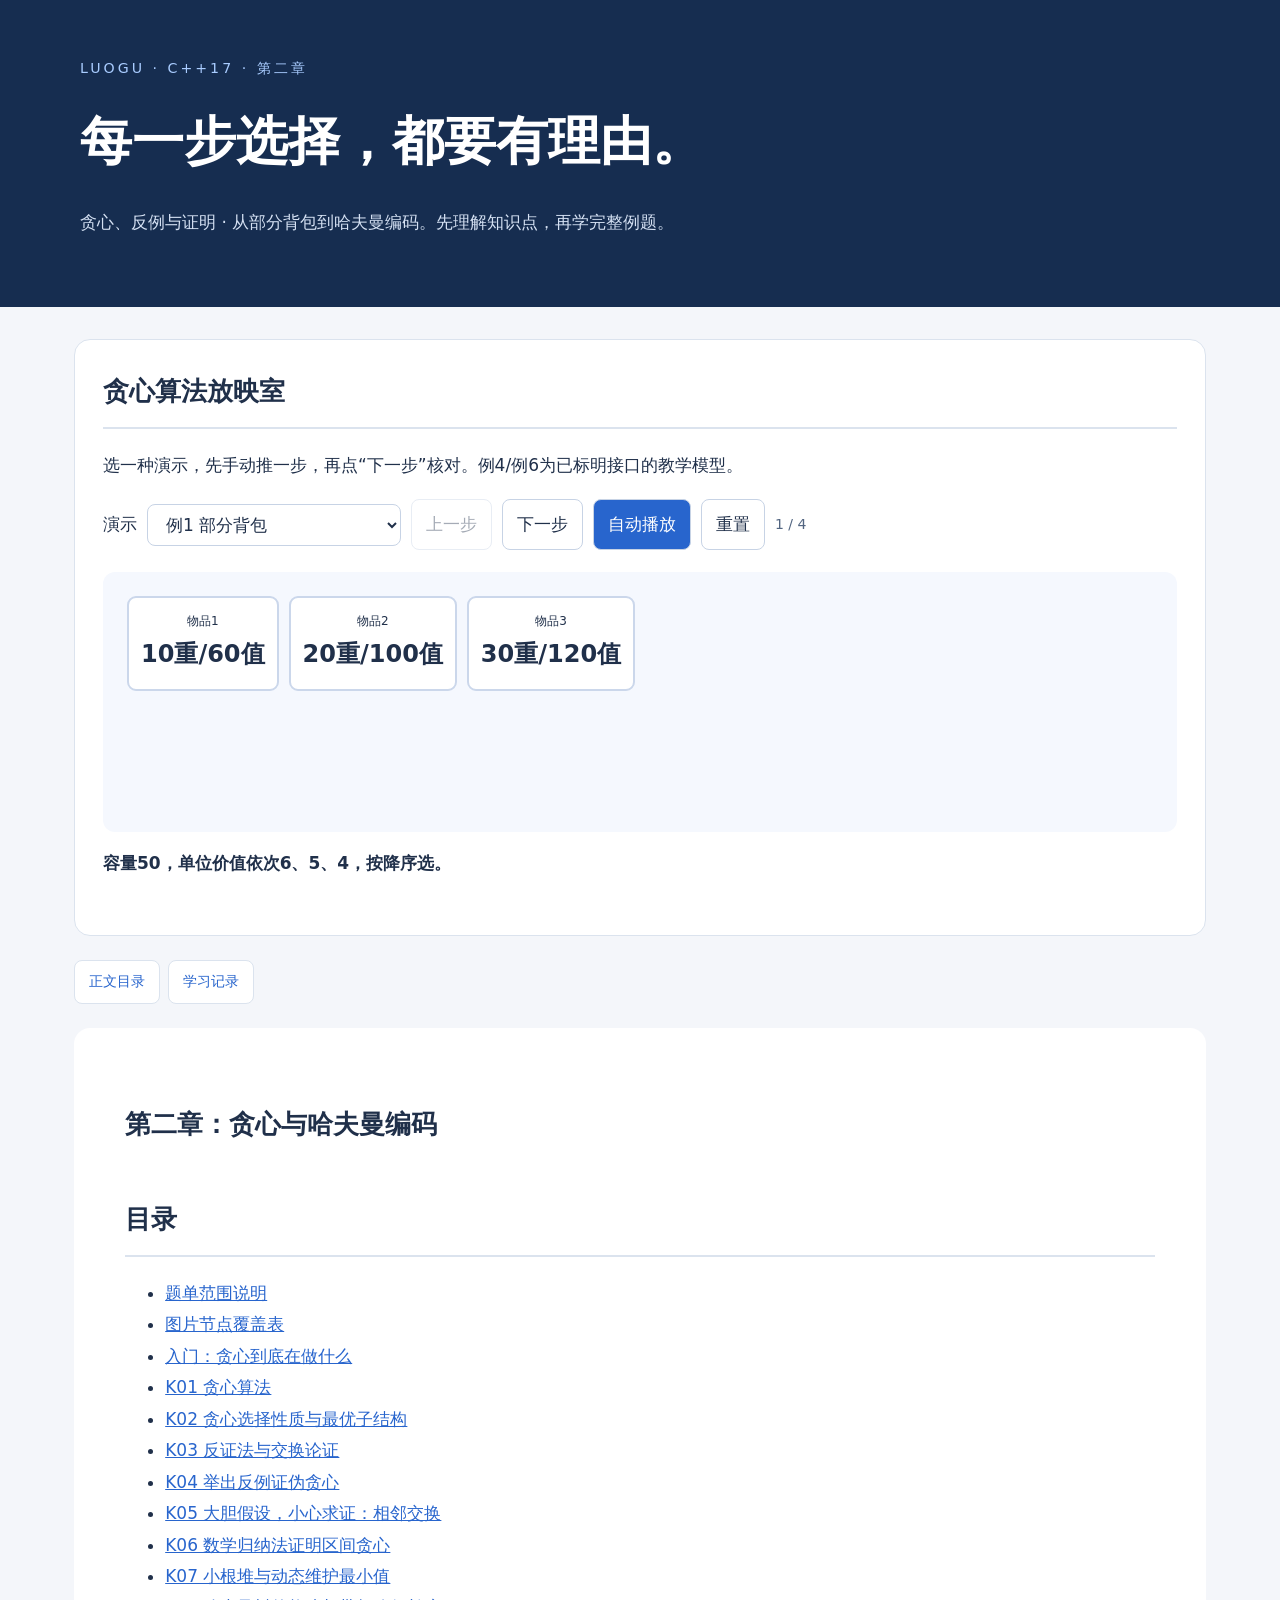
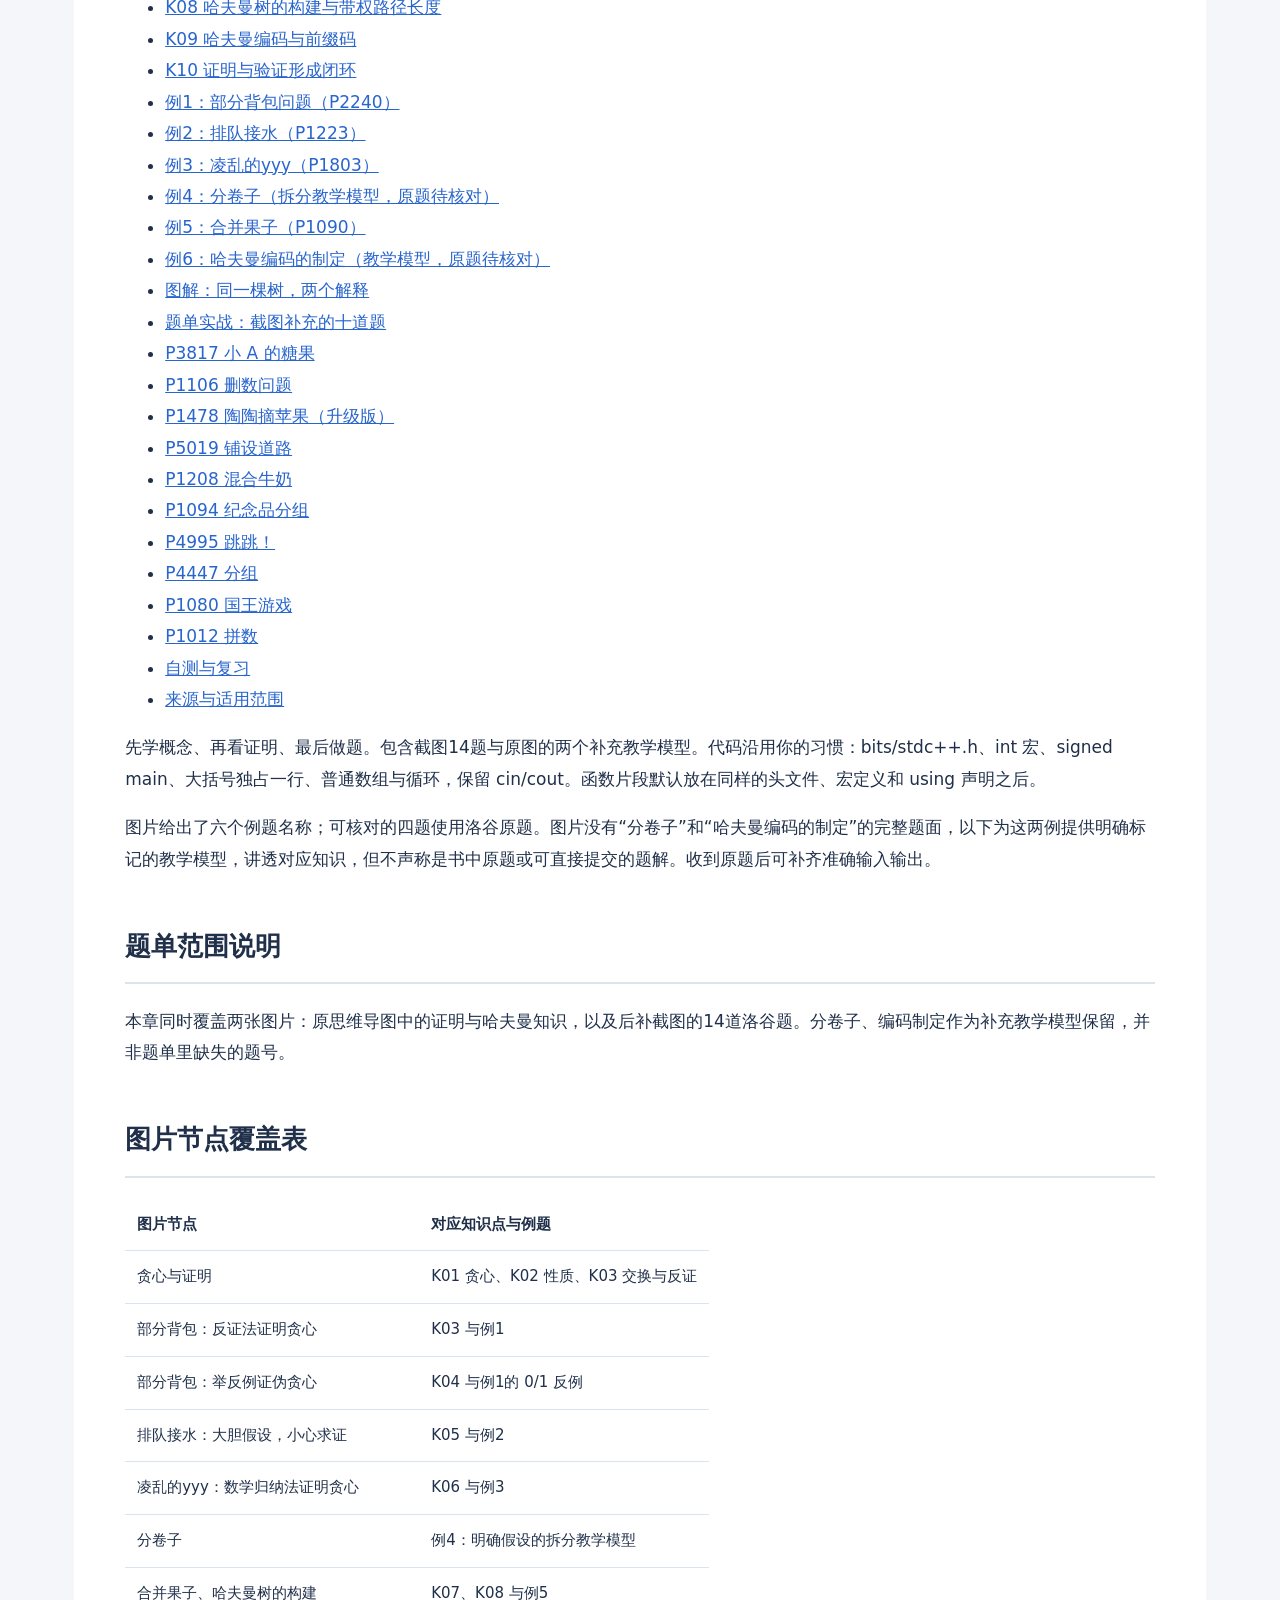
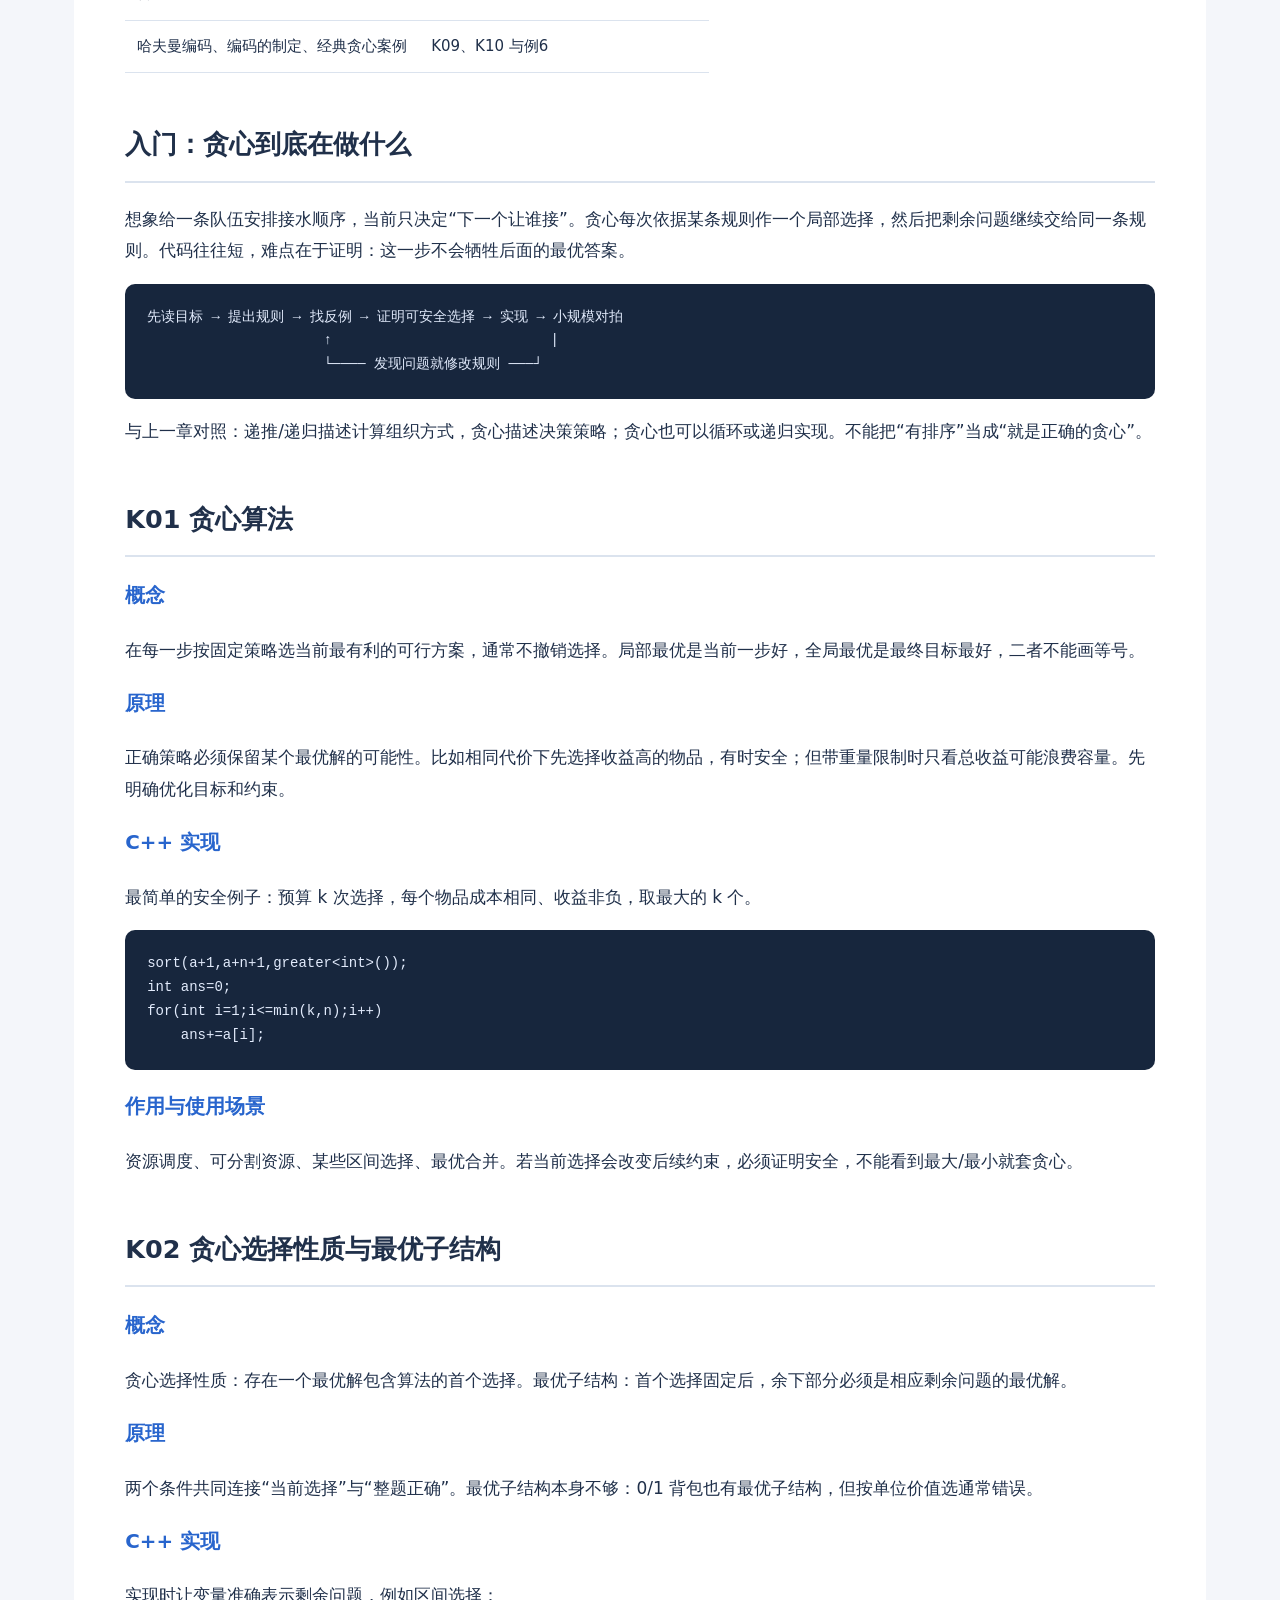
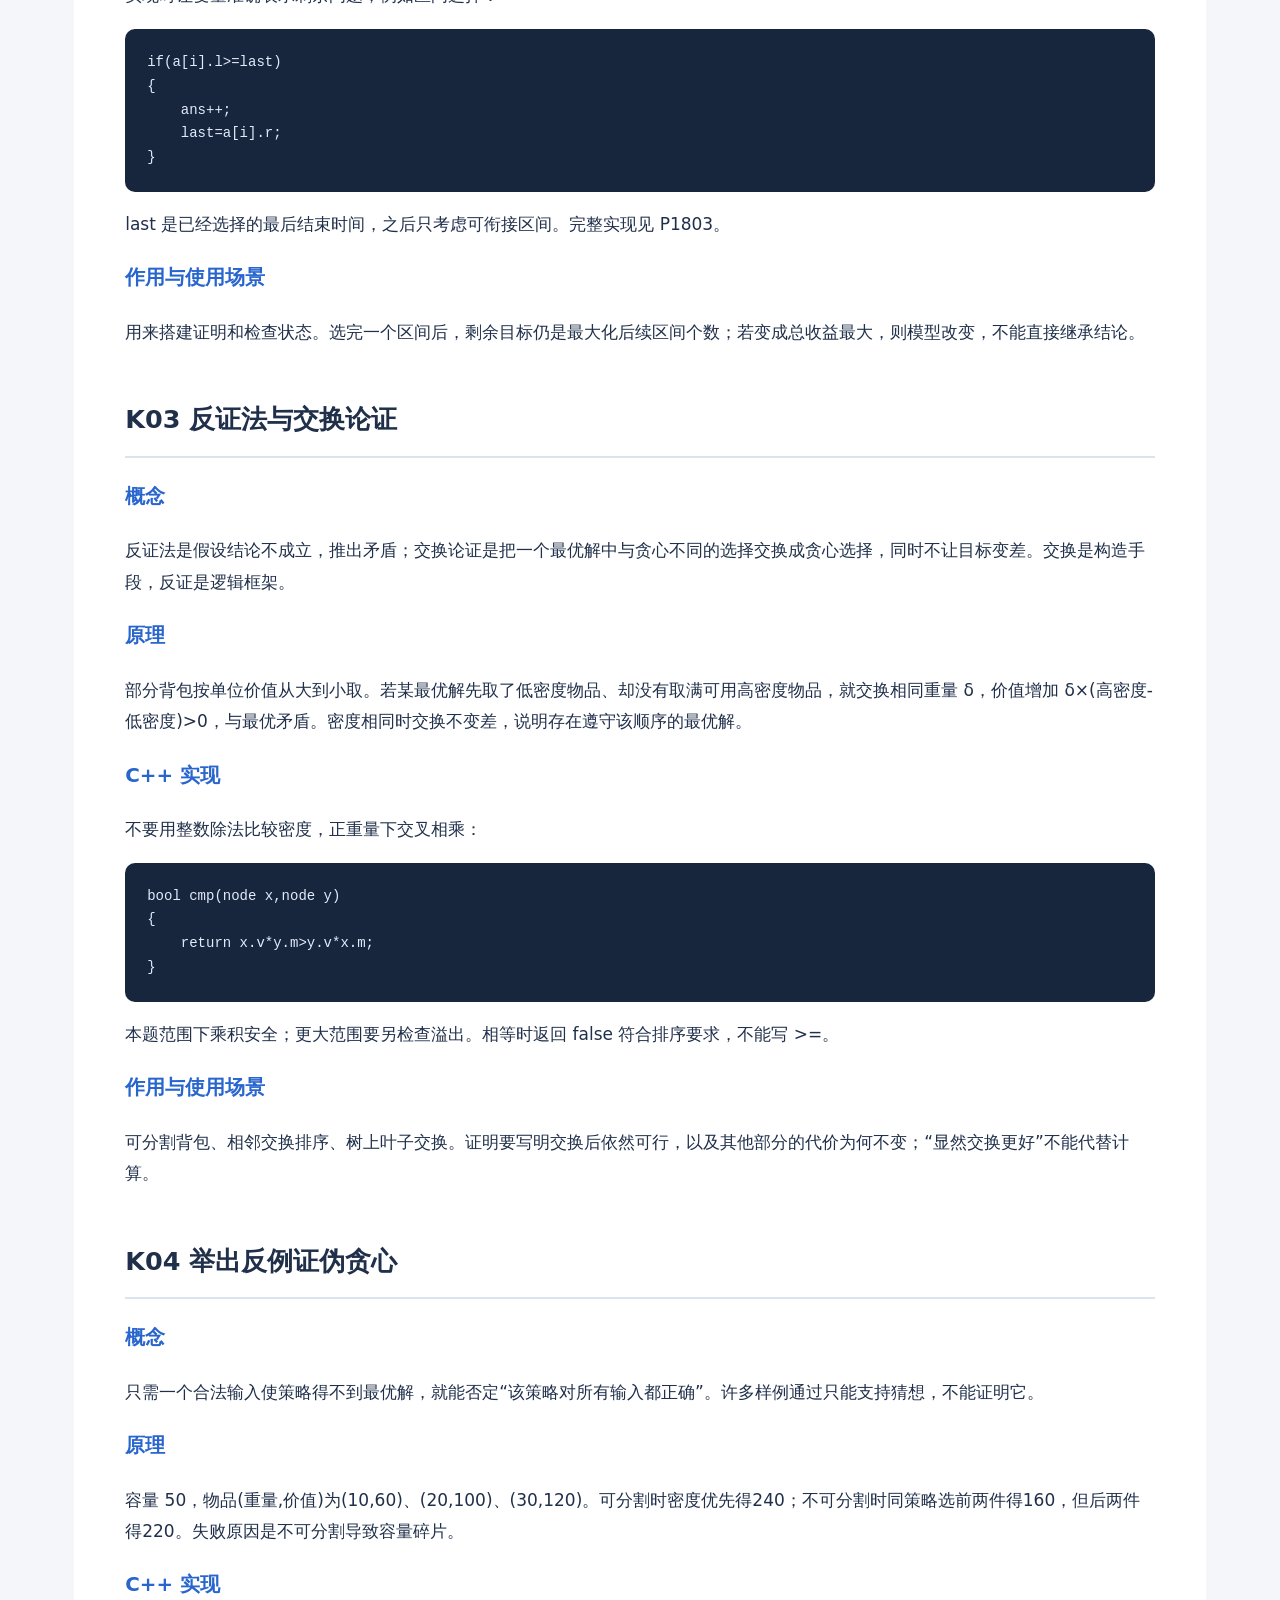
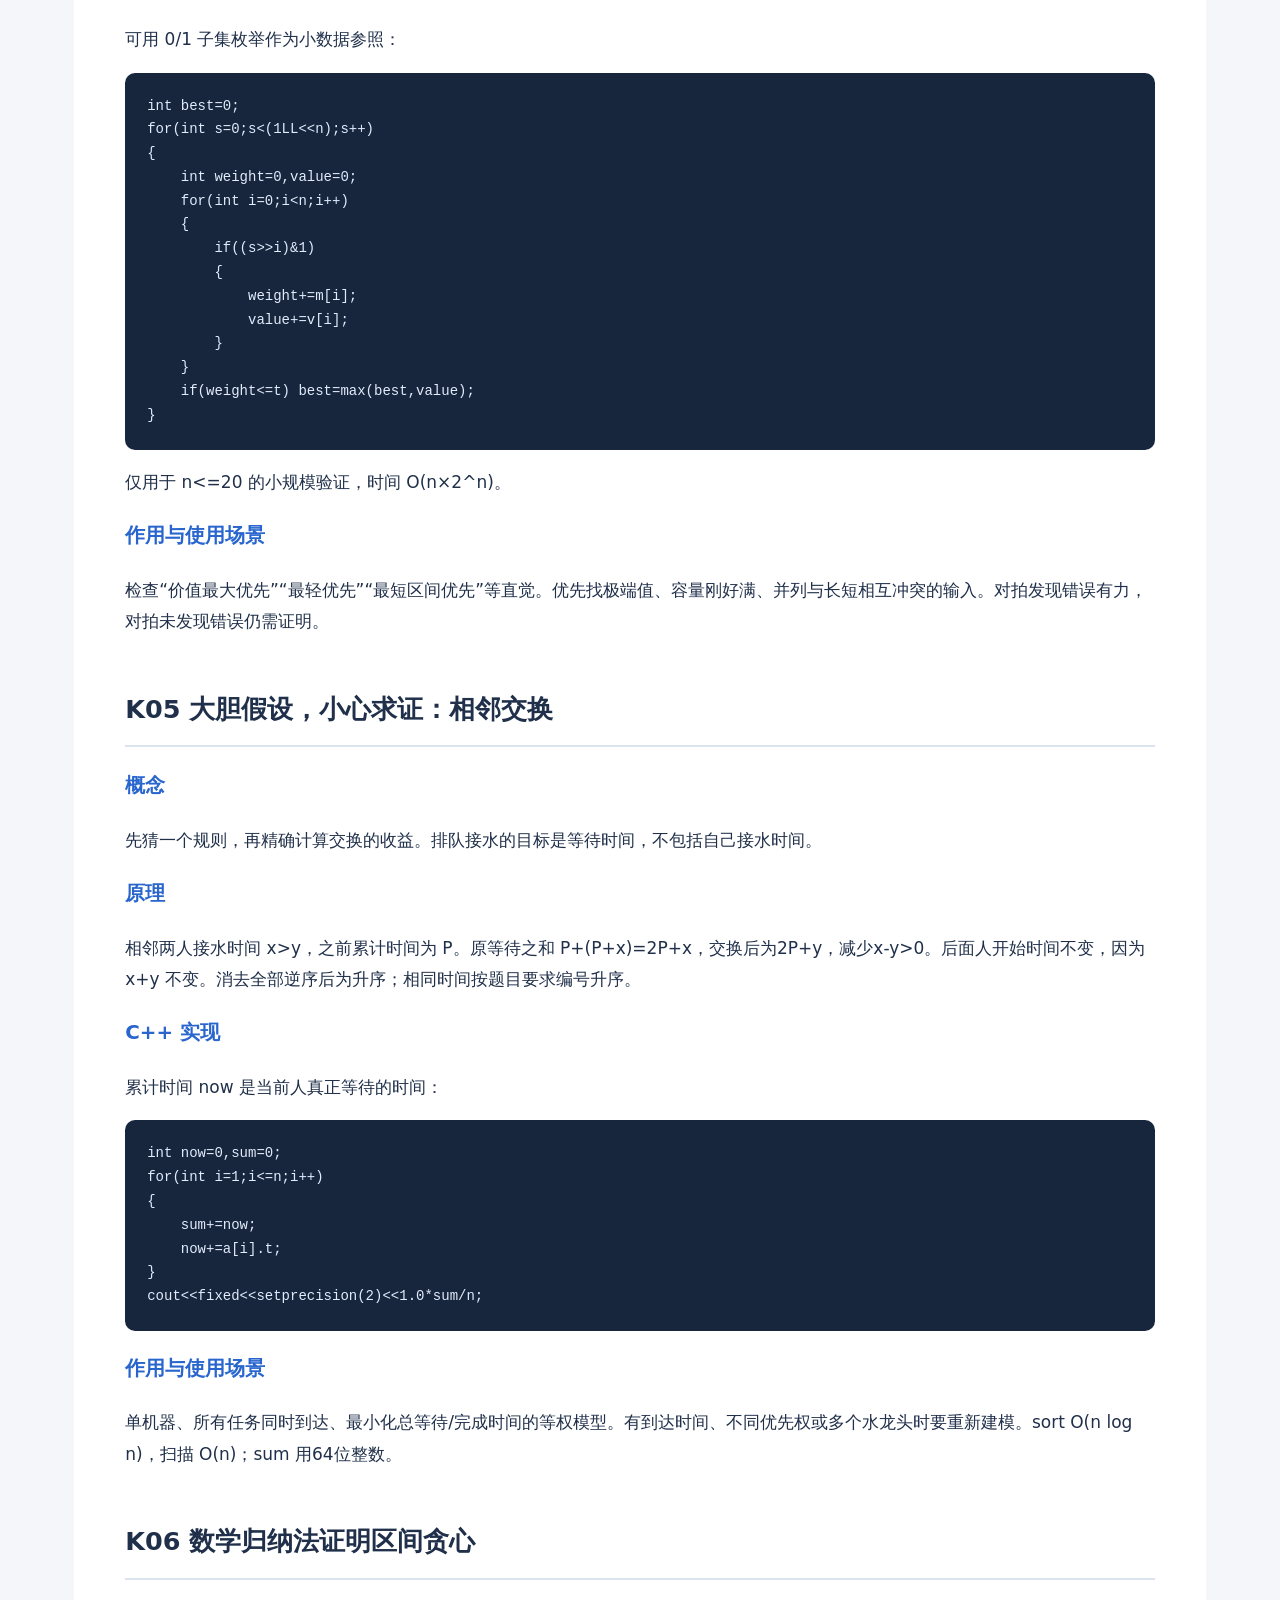
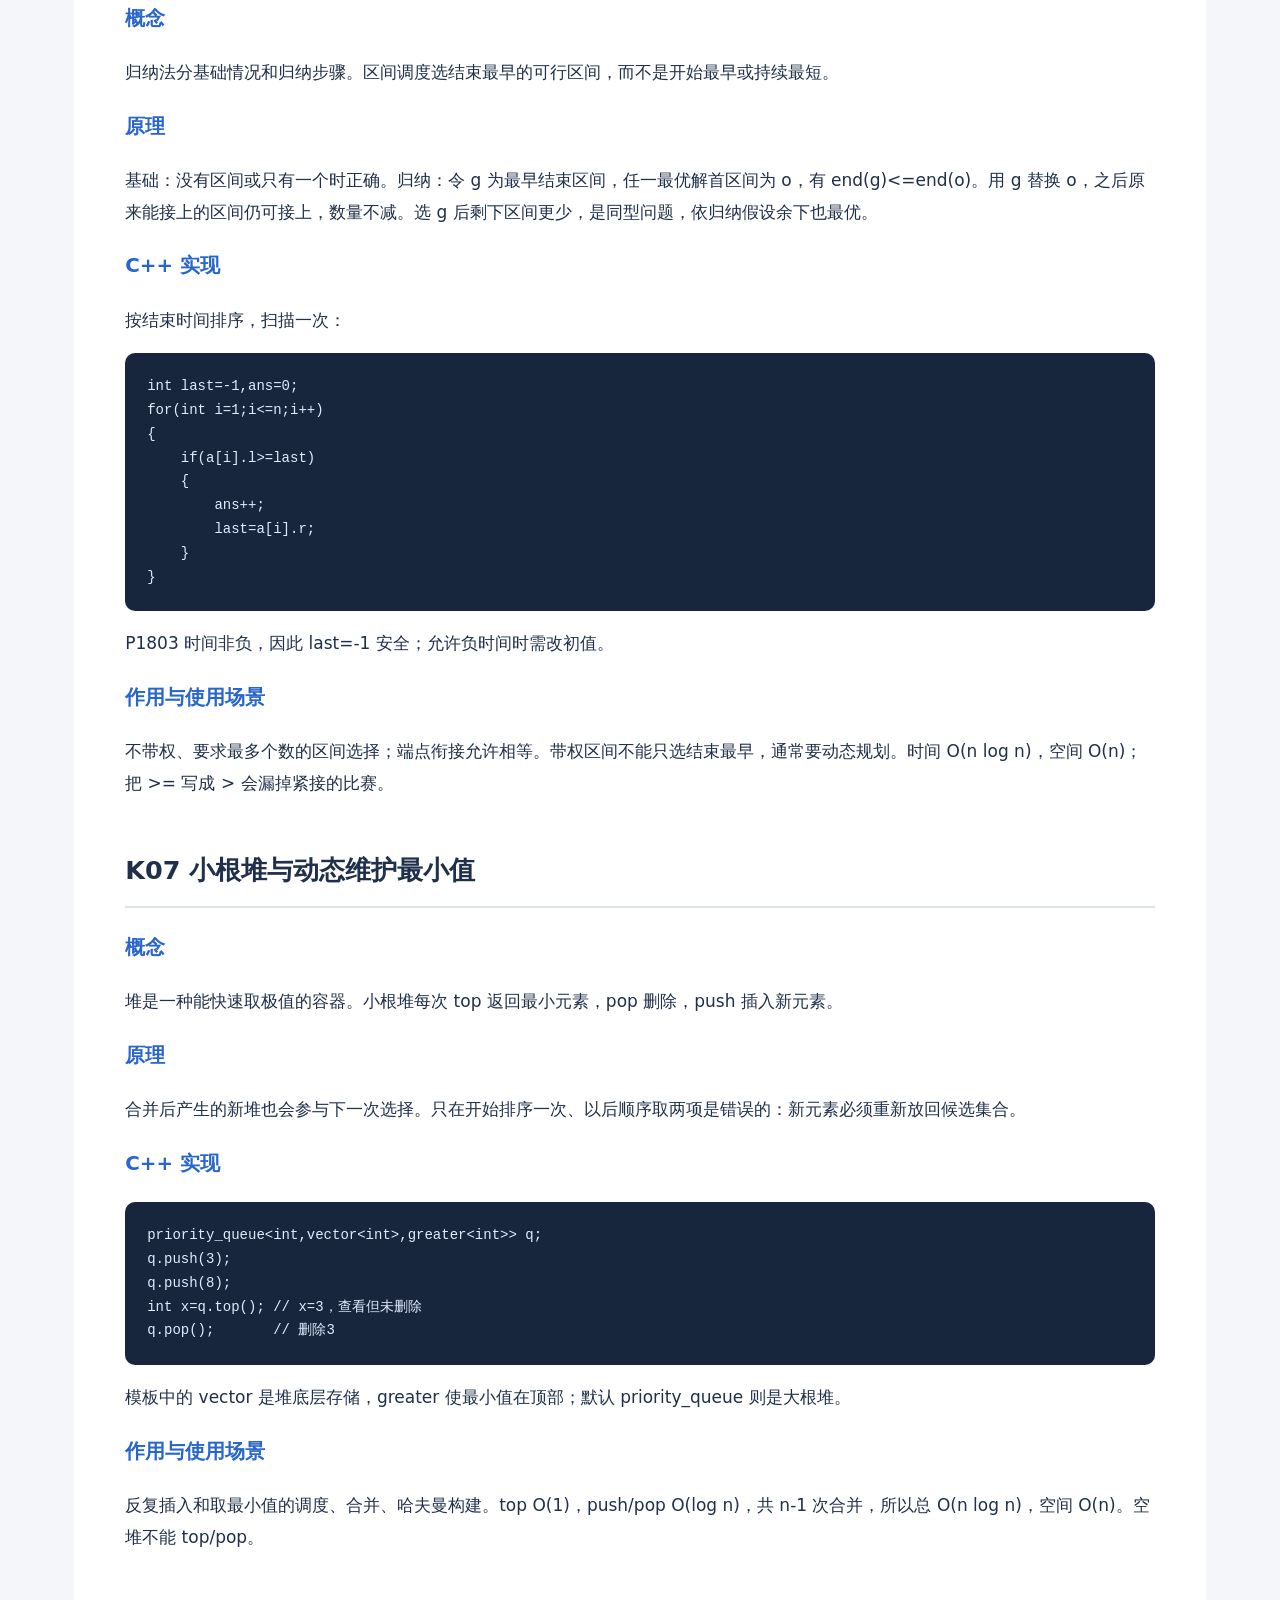
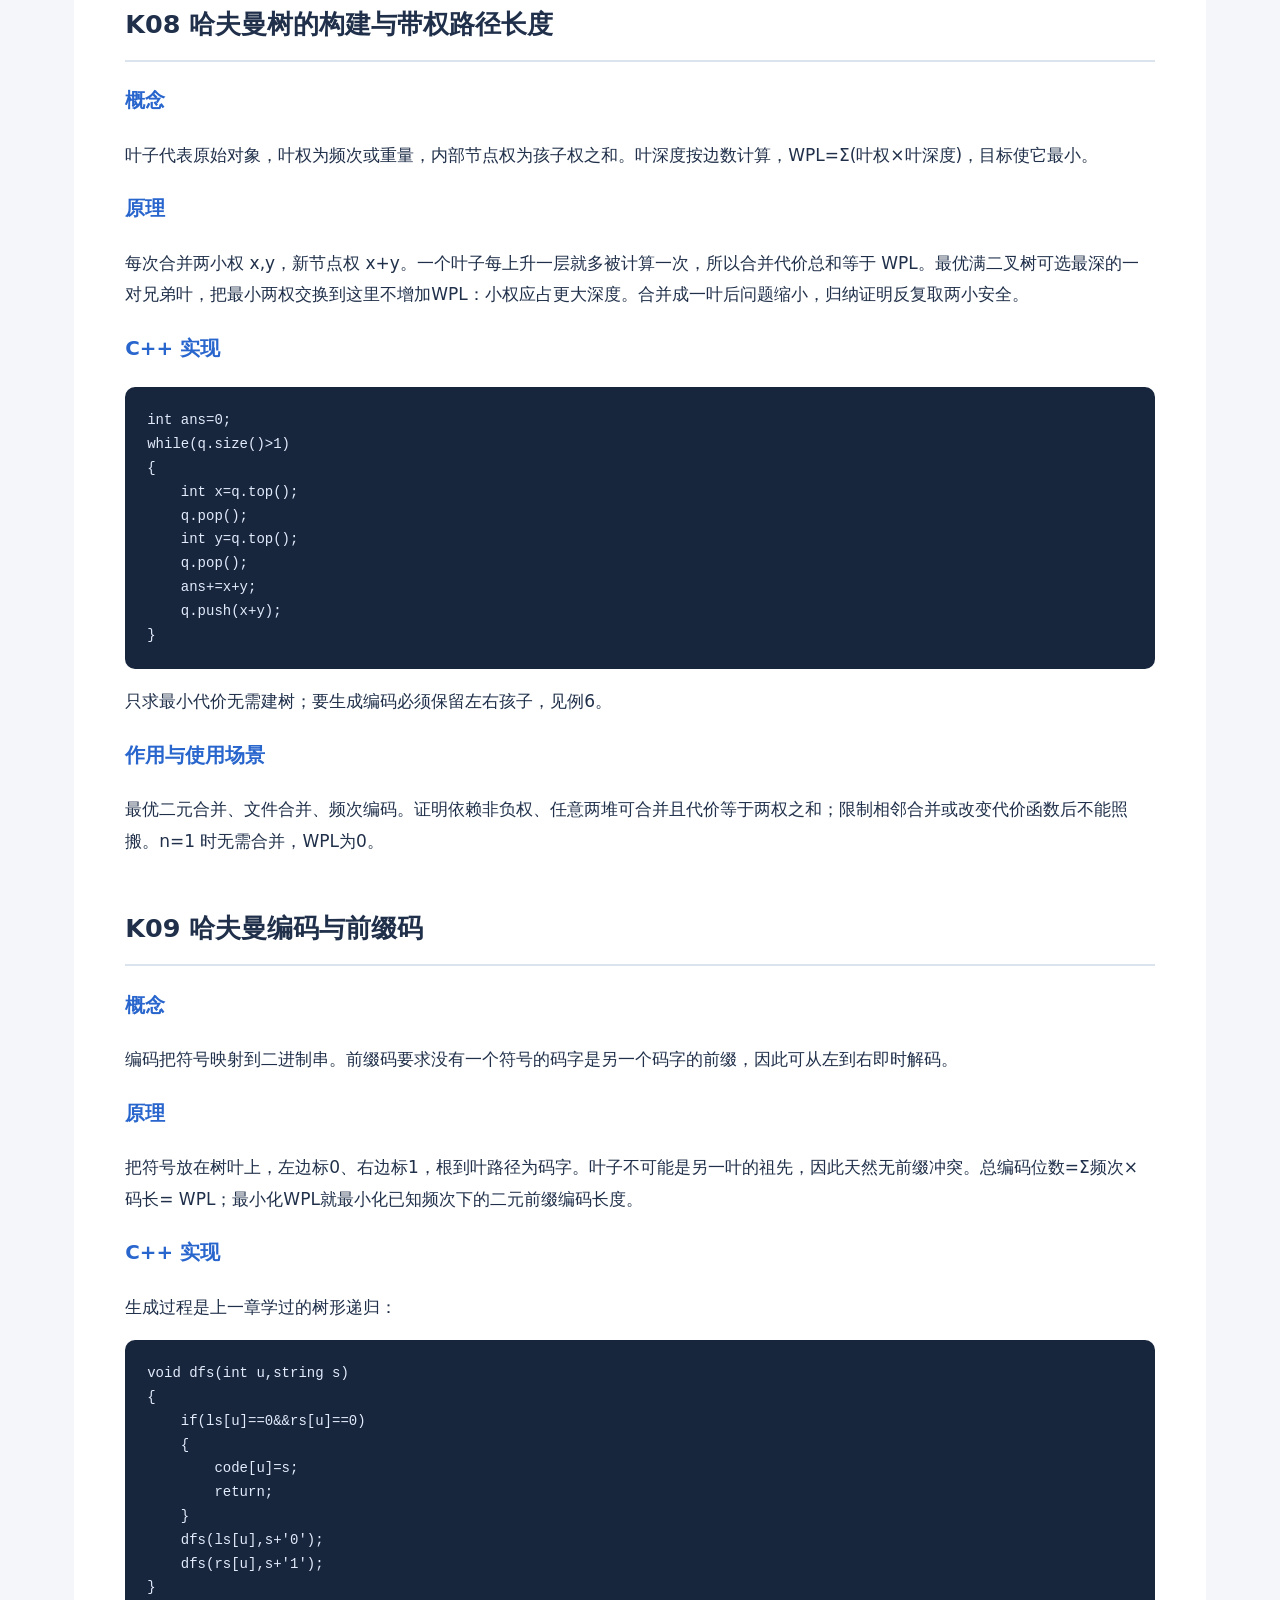
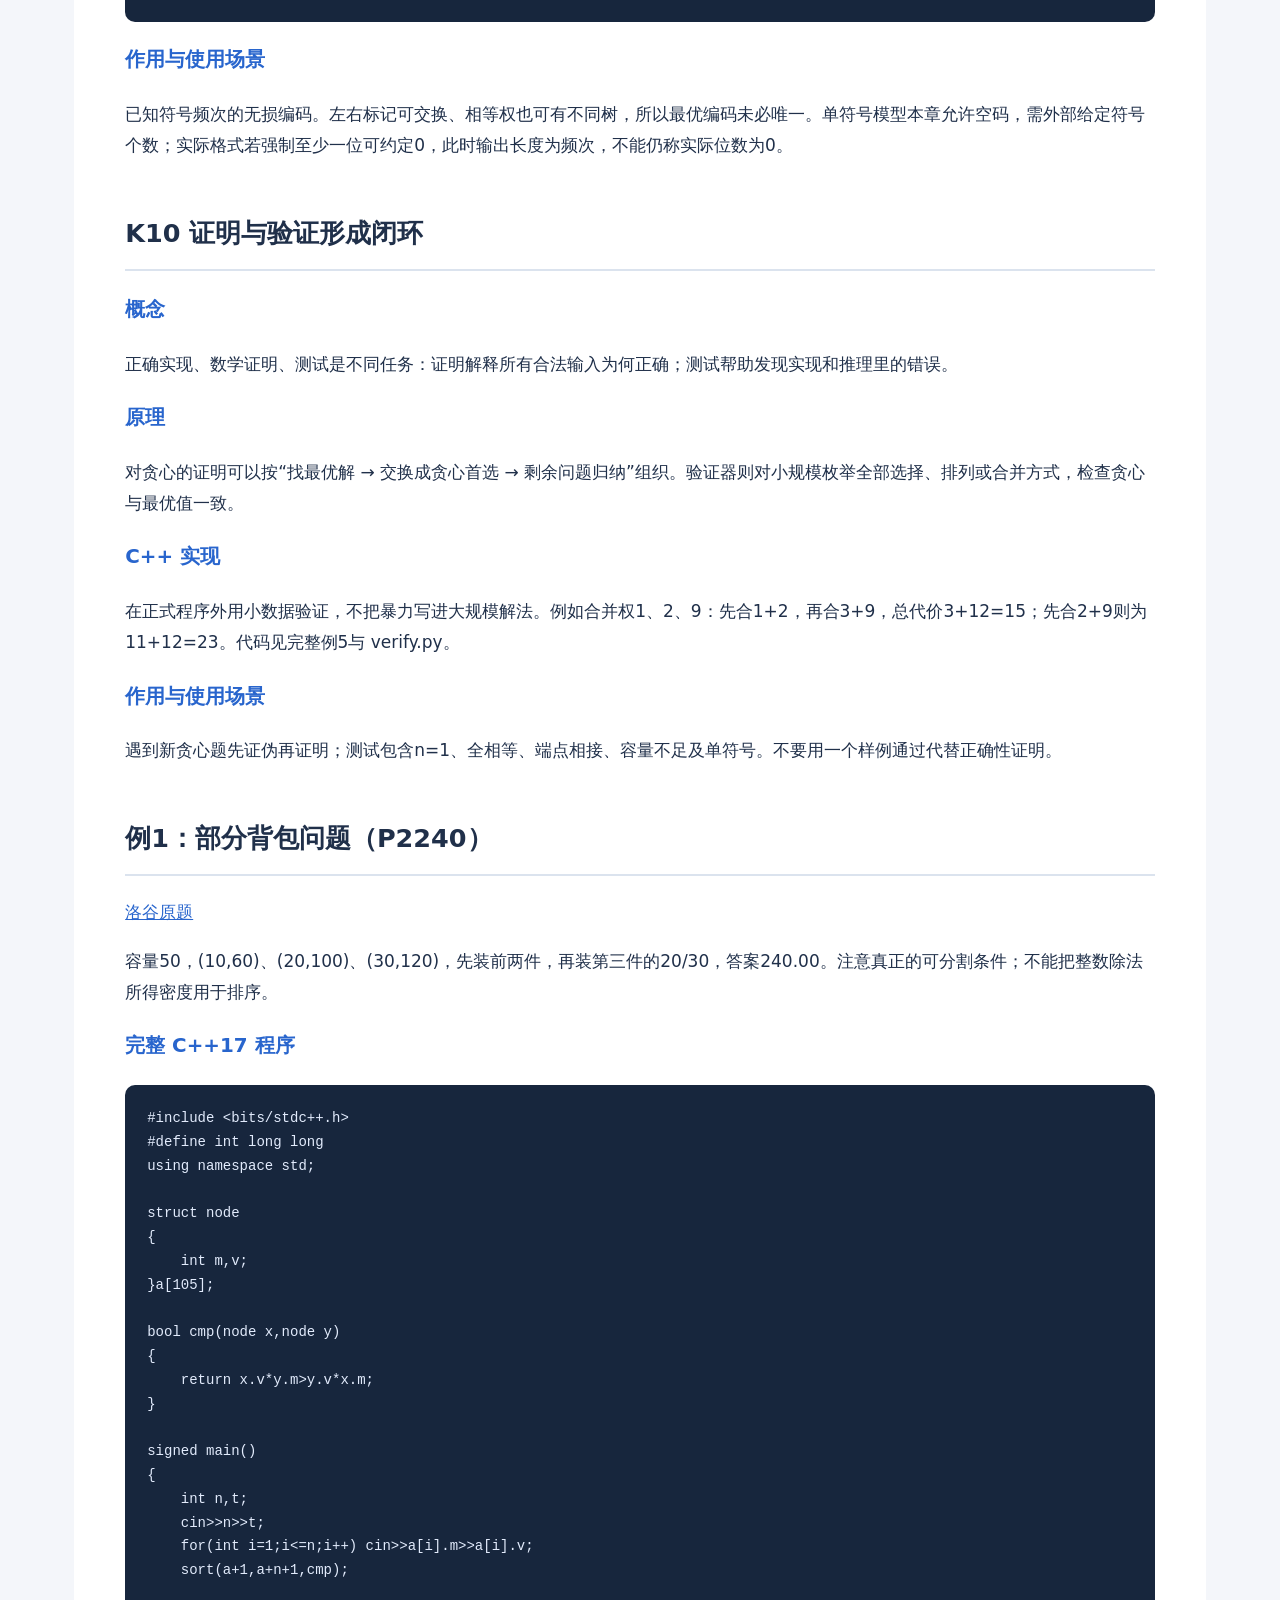
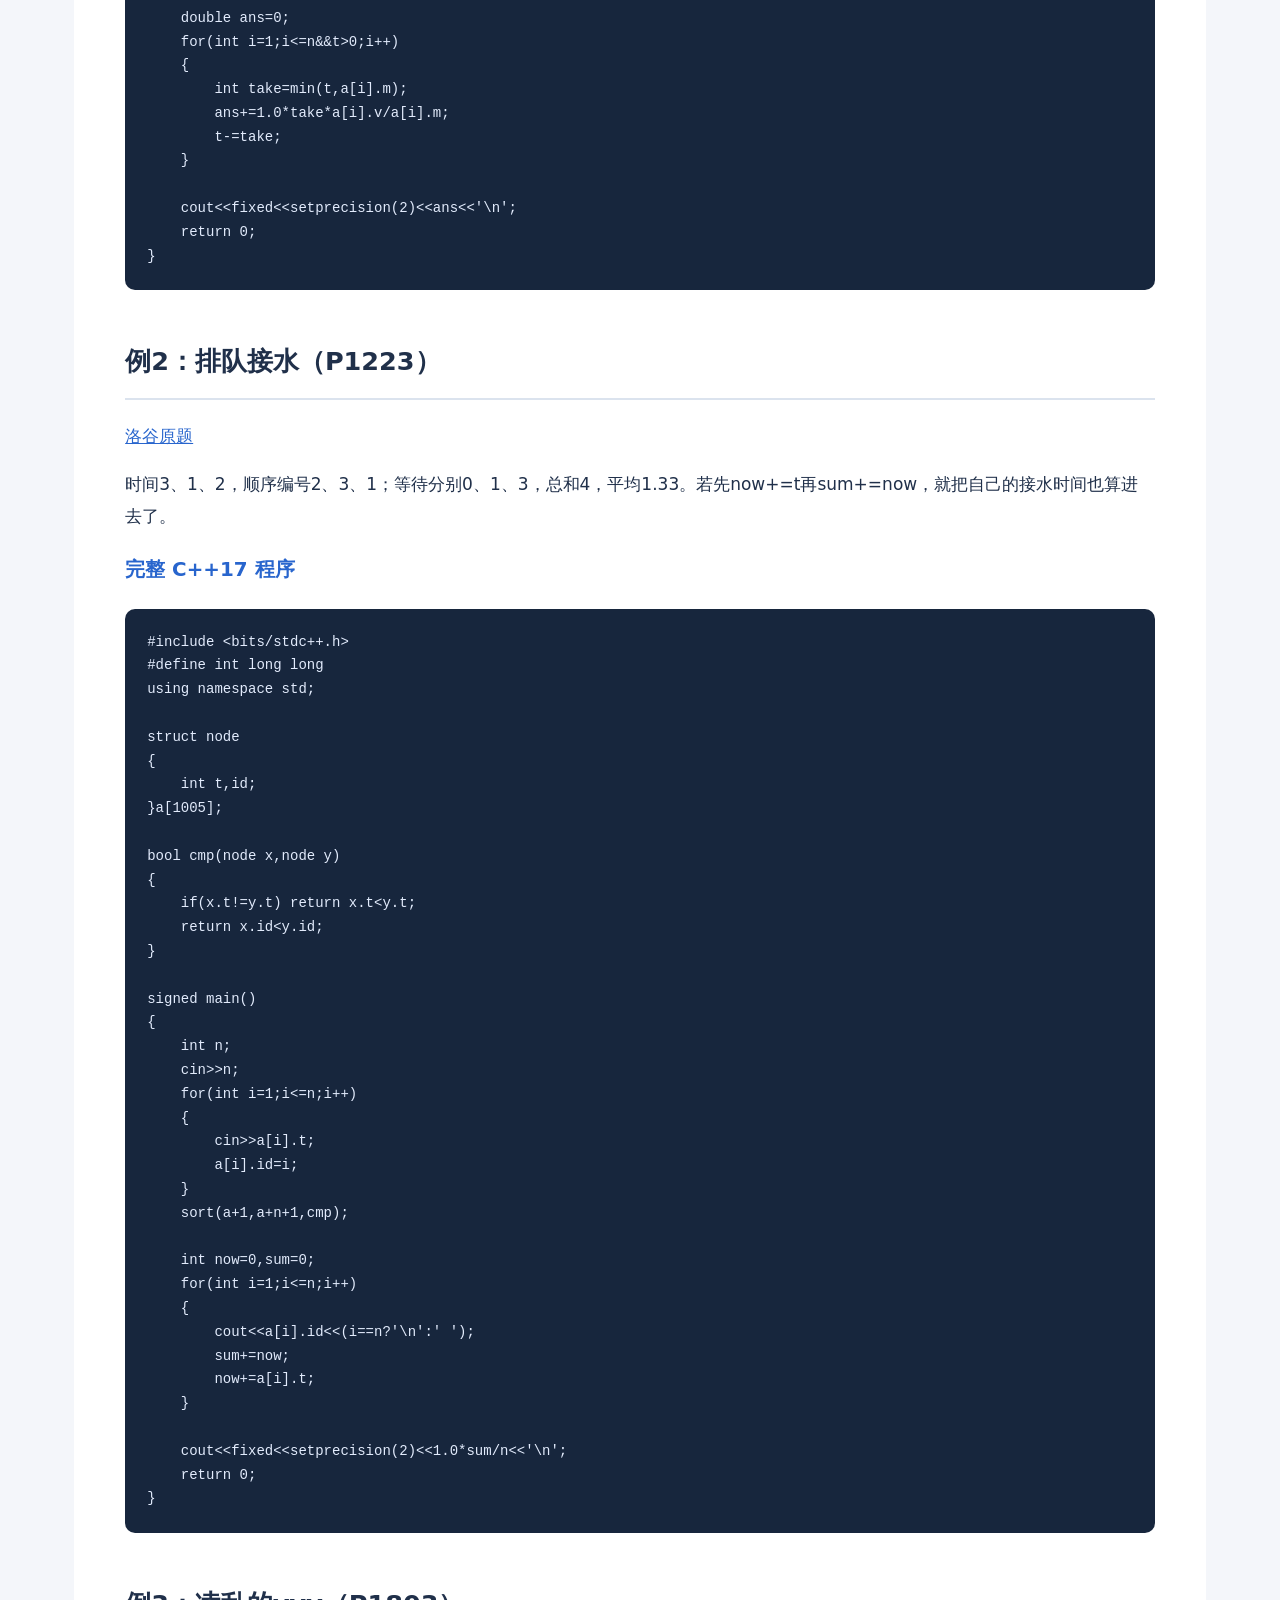
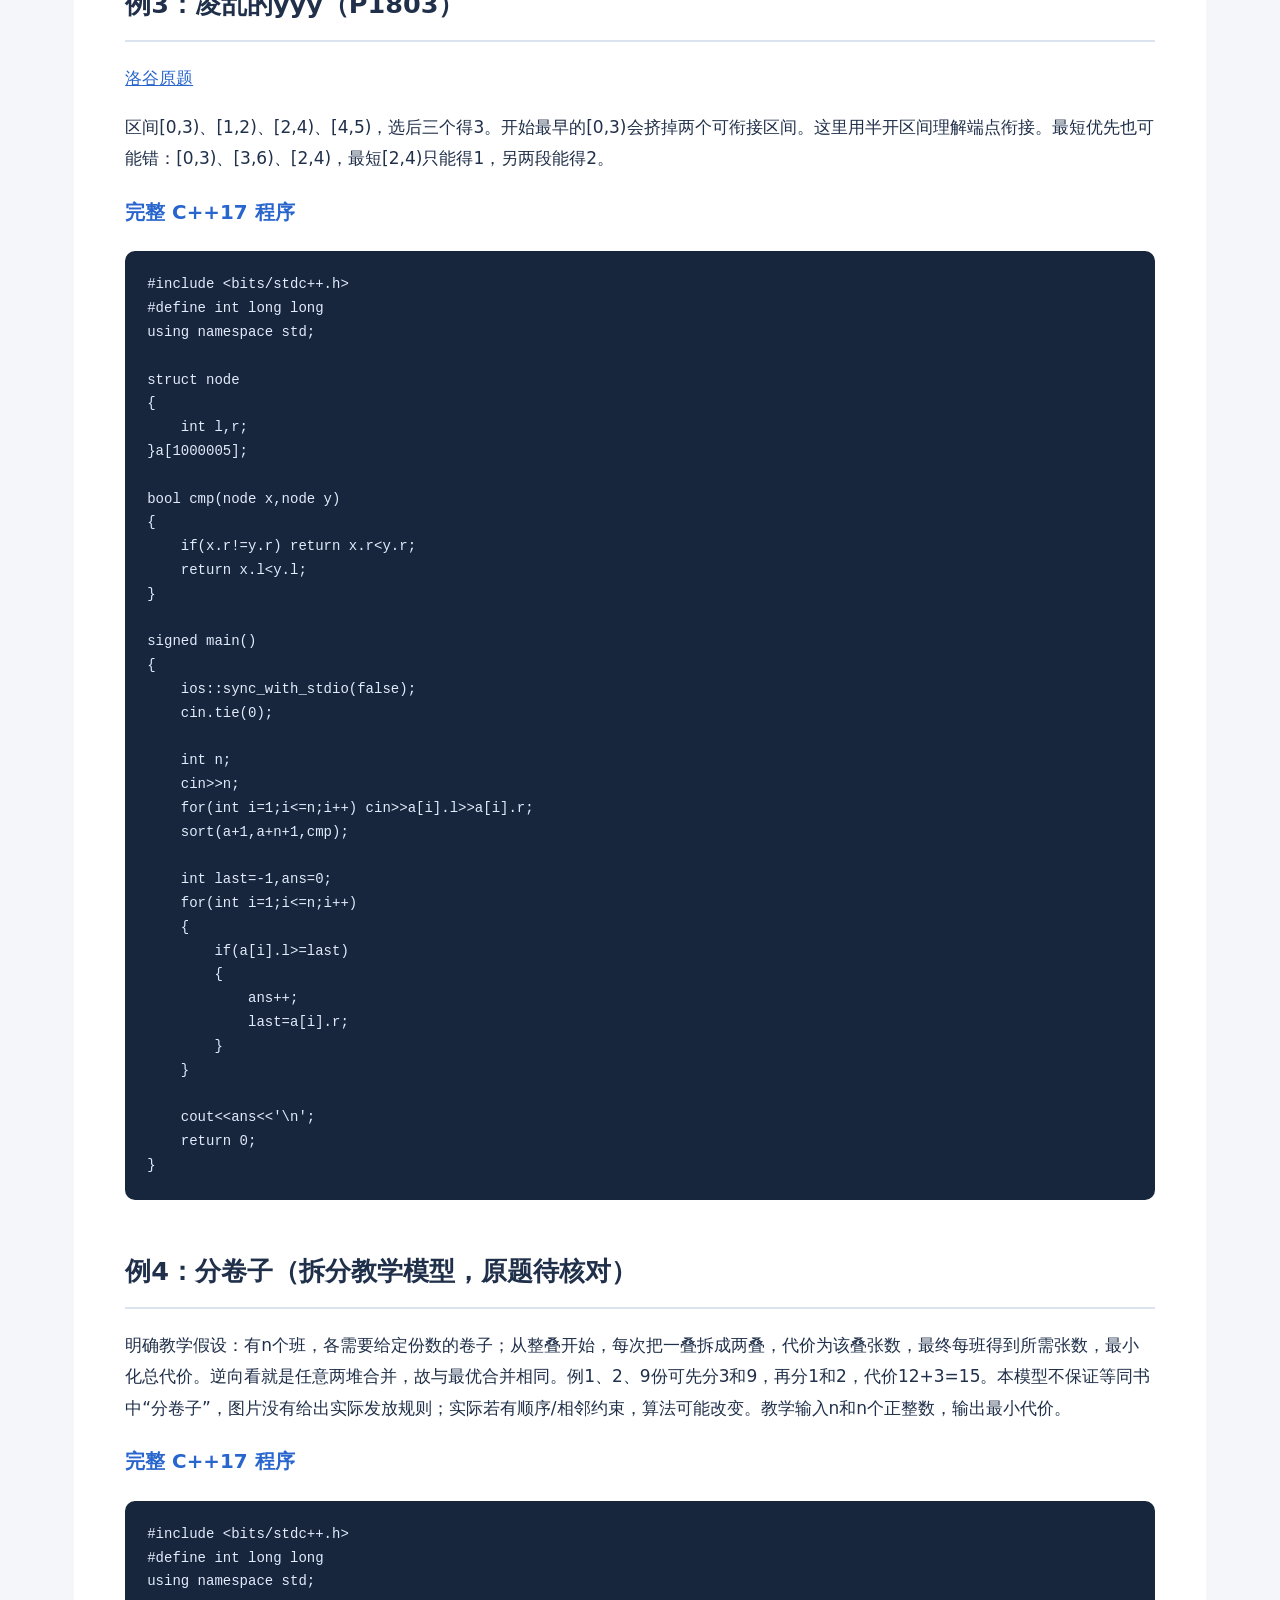
==== 洛谷深入浅出/02-贪心与哈夫曼编码/index.html @ 80f9a555 "完成贪心14题手册与演示并同步用户第一章修改" ====
<!doctype html><html lang="zh-CN"><head><meta charset="utf-8"><meta name="viewport" content="width=device-width,initial-scale=1"><title>第二章 · 贪心与哈夫曼编码</title><style>
:root{color-scheme:light;--bg:#f4f6fa;--ink:#20304a;--paper:#fff;--blue:#2865cd;--line:#dbe3ee}*{box-sizing:border-box}body{margin:0;background:var(--bg);color:var(--ink);font:17px/1.85 system-ui,'Microsoft YaHei',sans-serif}header{background:#162d50;color:#fff;padding:52px max(24px,calc((100vw - 1120px)/2))}header small{color:#a9ccff;letter-spacing:3px}header h1{font-size:clamp(30px,5vw,52px);margin:10px 0}header p{max-width:700px;color:#d5e1f3}main{max-width:1180px;margin:32px auto;padding:0 24px}article{background:var(--paper);padding:clamp(20px,4vw,52px);border-radius:16px}h2{margin-top:48px;border-bottom:2px solid var(--line);padding-bottom:12px;scroll-margin-top:20px}h3{color:var(--blue)}a{color:var(--blue)}pre{overflow:auto;background:#17263d;color:#e2ebfc;padding:22px;border-radius:10px;font:14px/1.7 Consolas,monospace;white-space:pre}code{font-family:Consolas,monospace}p code{background:#ecf2fb;padding:2px 5px;border-radius:4px}nav{display:flex;gap:8px;flex-wrap:wrap;margin:24px 0}nav a{font-size:14px;text-decoration:none;background:#fff;padding:8px 14px;border:1px solid var(--line);border-radius:8px}table{border-collapse:collapse;width:100%;font-size:15px}td,th{padding:12px;border-bottom:1px solid var(--line);text-align:left}.table-wrap{overflow:auto}.lab{padding:28px;background:white;border:1px solid var(--line);border-radius:16px}.lab h2{margin-top:0}.controls{display:flex;gap:10px;flex-wrap:wrap;align-items:center}button,select{font:inherit;padding:9px 14px;border:1px solid #c7d3e5;border-radius:8px;background:#fff;color:var(--ink);cursor:pointer}button:hover{background:#edf3ff}button:disabled{opacity:.4;cursor:default}#play{background:var(--blue);color:white}.stage{min-height:260px;background:#f5f8fe;border-radius:12px;margin-top:22px;padding:24px;overflow:auto}.cells{display:flex;gap:10px;align-items:flex-end;flex-wrap:wrap}.cell{background:white;border:2px solid #cbd7eb;border-radius:9px;padding:12px;min-width:65px;text-align:center;transition:transform .3s,background .3s}.cell.active{background:#d8e9ff;border-color:#2865cd;transform:translateY(-7px)}.cell small{display:block;font-size:12px}.cell b{font-size:24px}.grid{display:grid;gap:6px;grid-template-columns:repeat(7,minmax(38px,1fr));max-width:560px}.grid .cell{min-width:0;padding:5px;font-size:14px}.cell.block{background:#ffe2df;border-color:#c8473e}.stack{display:flex;flex-direction:column-reverse;gap:8px;max-width:420px}.stack .cell{text-align:left}.caption{padding:16px 0;min-height:75px;font-weight:600}#counter{font-size:14px;color:#526581}details{margin-top:20px}footer{font-size:14px;padding:32px 0;color:#53647d}@media(prefers-reduced-motion:reduce){*{transition:none!important}}@media print{header,nav,.lab{display:none}body{background:white}main{padding:0}article{padding:0}pre{white-space:pre-wrap}h2{break-after:avoid}}
.tree{display:flex;justify-content:center;gap:12px;align-items:flex-start;flex-wrap:wrap}.branch{text-align:center}.children{display:flex;gap:10px;border-top:2px solid #8da9cc;margin-top:10px;padding-top:10px}.node{display:inline-block;background:#d8e9ff;padding:8px 16px;border:2px solid #2865cd;border-radius:8px}.bar{height:28px;background:#82afea;border-radius:6px;margin:10px 0}.chosen{background:#b8dbb6}svg{max-width:100%;height:auto}article table{display:block;overflow:auto}button:focus-visible,select:focus-visible{outline:3px solid #e89532}</style></head><body><header><small>LUOGU · C++17 · 第二章</small><h1>每一步选择，都要有理由。</h1><p>贪心、反例与证明 · 从部分背包到哈夫曼编码。先理解知识点，再学完整例题。</p></header><main><section class="lab"><h2>贪心算法放映室</h2><p>选一种演示，先手动推一步，再点“下一步”核对。例4/例6为已标明接口的教学模型。</p><div class="controls"><label for="scene">演示</label><select id="scene"><option value="bag">例1 部分背包</option><option value="queue">例2 排队接水与交换</option><option value="interval">例3 区间选择</option><option value="split">例4 分卷子教学拆分</option><option value="merge">例5 合并果子</option><option value="code">例6 哈夫曼树与编码</option><option value="candy">P3817 相邻约束修复</option><option value="delete">P1106 删数</option><option value="cheap">P1478/P1208 低成本优先</option><option value="road">P5019 正差分</option><option value="pair">P1094 双指针分组</option><option value="jump">P4995 高低交替</option><option value="teams">P4447 最短组优先</option><option value="king">P1080 国王游戏</option><option value="concat">P1012 拼数</option><option value="counter">0/1背包反例</option></select><button id="prev">上一步</button><button id="next">下一步</button><button id="play">自动播放</button><button id="reset">重置</button><span id="counter"></span></div><div id="stage" class="stage" role="img" aria-label="算法当前状态"></div><div id="caption" class="caption" aria-live="polite"></div></section><nav><a href="#book-toc">正文目录</a><a href="../README.md">学习记录</a></nav><article><p><a id="c0"></a></p>
<h1>第二章：贪心与哈夫曼编码</h1>
<!--TOC-->
<h2 id="book-toc">目录</h2>
<ul>
<li><a href="#c1">题单范围说明</a></li>
<li><a href="#c2">图片节点覆盖表</a></li>
<li><a href="#c3">入门：贪心到底在做什么</a></li>
<li><a href="#c4">K01 贪心算法</a></li>
<li><a href="#c5">K02 贪心选择性质与最优子结构</a></li>
<li><a href="#c6">K03 反证法与交换论证</a></li>
<li><a href="#c7">K04 举出反例证伪贪心</a></li>
<li><a href="#c8">K05 大胆假设，小心求证：相邻交换</a></li>
<li><a href="#c9">K06 数学归纳法证明区间贪心</a></li>
<li><a href="#c10">K07 小根堆与动态维护最小值</a></li>
<li><a href="#c11">K08 哈夫曼树的构建与带权路径长度</a></li>
<li><a href="#c12">K09 哈夫曼编码与前缀码</a></li>
<li><a href="#c13">K10 证明与验证形成闭环</a></li>
<li><a href="#c14">例1：部分背包问题（P2240）</a></li>
<li><a href="#c15">例2：排队接水（P1223）</a></li>
<li><a href="#c16">例3：凌乱的yyy（P1803）</a></li>
<li><a href="#c17">例4：分卷子（拆分教学模型，原题待核对）</a></li>
<li><a href="#c18">例5：合并果子（P1090）</a></li>
<li><a href="#c19">例6：哈夫曼编码的制定（教学模型，原题待核对）</a></li>
<li><a href="#c20">图解：同一棵树，两个解释</a></li>
<li><a href="#c21">题单实战：截图补充的十道题</a></li>
<li><a href="#c22">P3817 小 A 的糖果</a></li>
<li><a href="#c23">P1106 删数问题</a></li>
<li><a href="#c24">P1478 陶陶摘苹果（升级版）</a></li>
<li><a href="#c25">P5019 铺设道路</a></li>
<li><a href="#c26">P1208 混合牛奶</a></li>
<li><a href="#c27">P1094 纪念品分组</a></li>
<li><a href="#c28">P4995 跳跳！</a></li>
<li><a href="#c29">P4447 分组</a></li>
<li><a href="#c30">P1080 国王游戏</a></li>
<li><a href="#c31">P1012 拼数</a></li>
<li><a href="#c32">自测与复习</a></li>
<li><a href="#c33">来源与适用范围</a></li>
</ul>
<!--/TOC-->

<p>先学概念、再看证明、最后做题。包含截图14题与原图的两个补充教学模型。代码沿用你的习惯：bits/stdc++.h、int 宏、signed main、大括号独占一行、普通数组与循环，保留 cin/cout。函数片段默认放在同样的头文件、宏定义和 using 声明之后。</p>
<p>图片给出了六个例题名称；可核对的四题使用洛谷原题。图片没有“分卷子”和“哈夫曼编码的制定”的完整题面，以下为这两例提供明确标记的教学模型，讲透对应知识，但不声称是书中原题或可直接提交的题解。收到原题后可补齐准确输入输出。</p>
<p><a id="c1"></a></p>
<h2>题单范围说明</h2>
<p>本章同时覆盖两张图片：原思维导图中的证明与哈夫曼知识，以及后补截图的14道洛谷题。分卷子、编码制定作为补充教学模型保留，并非题单里缺失的题号。</p>
<p><a id="c2"></a></p>
<h2>图片节点覆盖表</h2>
<table>
<thead>
<tr>
<th>图片节点</th>
<th>对应知识点与例题</th>
</tr>
</thead>
<tbody>
<tr>
<td>贪心与证明</td>
<td>K01 贪心、K02 性质、K03 交换与反证</td>
</tr>
<tr>
<td>部分背包：反证法证明贪心</td>
<td>K03 与例1</td>
</tr>
<tr>
<td>部分背包：举反例证伪贪心</td>
<td>K04 与例1的 0/1 反例</td>
</tr>
<tr>
<td>排队接水：大胆假设，小心求证</td>
<td>K05 与例2</td>
</tr>
<tr>
<td>凌乱的yyy：数学归纳法证明贪心</td>
<td>K06 与例3</td>
</tr>
<tr>
<td>分卷子</td>
<td>例4：明确假设的拆分教学模型</td>
</tr>
<tr>
<td>合并果子、哈夫曼树的构建</td>
<td>K07、K08 与例5</td>
</tr>
<tr>
<td>哈夫曼编码、编码的制定、经典贪心案例</td>
<td>K09、K10 与例6</td>
</tr>
</tbody>
</table>
<p><a id="c3"></a></p>
<h2>入门：贪心到底在做什么</h2>
<p>想象给一条队伍安排接水顺序，当前只决定“下一个让谁接”。贪心每次依据某条规则作一个局部选择，然后把剩余问题继续交给同一条规则。代码往往短，难点在于证明：这一步不会牺牲后面的最优答案。</p>
<pre><code class="language-text">先读目标 → 提出规则 → 找反例 → 证明可安全选择 → 实现 → 小规模对拍
                     ↑                          |
                     └──── 发现问题就修改规则 ───┘
</code></pre>
<p>与上一章对照：递推/递归描述计算组织方式，贪心描述决策策略；贪心也可以循环或递归实现。不能把“有排序”当成“就是正确的贪心”。
<a id="c4"></a></p>
<h2>K01 贪心算法</h2>
<h3>概念</h3>
<p>在每一步按固定策略选当前最有利的可行方案，通常不撤销选择。局部最优是当前一步好，全局最优是最终目标最好，二者不能画等号。</p>
<h3>原理</h3>
<p>正确策略必须保留某个最优解的可能性。比如相同代价下先选择收益高的物品，有时安全；但带重量限制时只看总收益可能浪费容量。先明确优化目标和约束。</p>
<h3>C++ 实现</h3>
<p>最简单的安全例子：预算 k 次选择，每个物品成本相同、收益非负，取最大的 k 个。</p>
<pre><code class="language-cpp">sort(a+1,a+n+1,greater&lt;int&gt;());
int ans=0;
for(int i=1;i&lt;=min(k,n);i++)
    ans+=a[i];
</code></pre>
<h3>作用与使用场景</h3>
<p>资源调度、可分割资源、某些区间选择、最优合并。若当前选择会改变后续约束，必须证明安全，不能看到最大/最小就套贪心。</p>
<p><a id="c5"></a></p>
<h2>K02 贪心选择性质与最优子结构</h2>
<h3>概念</h3>
<p>贪心选择性质：存在一个最优解包含算法的首个选择。最优子结构：首个选择固定后，余下部分必须是相应剩余问题的最优解。</p>
<h3>原理</h3>
<p>两个条件共同连接“当前选择”与“整题正确”。最优子结构本身不够：0/1 背包也有最优子结构，但按单位价值选通常错误。</p>
<h3>C++ 实现</h3>
<p>实现时让变量准确表示剩余问题，例如区间选择：</p>
<pre><code class="language-cpp">if(a[i].l&gt;=last)
{
    ans++;
    last=a[i].r;
}
</code></pre>
<p>last 是已经选择的最后结束时间，之后只考虑可衔接区间。完整实现见 P1803。</p>
<h3>作用与使用场景</h3>
<p>用来搭建证明和检查状态。选完一个区间后，剩余目标仍是最大化后续区间个数；若变成总收益最大，则模型改变，不能直接继承结论。</p>
<p><a id="c6"></a></p>
<h2>K03 反证法与交换论证</h2>
<h3>概念</h3>
<p>反证法是假设结论不成立，推出矛盾；交换论证是把一个最优解中与贪心不同的选择交换成贪心选择，同时不让目标变差。交换是构造手段，反证是逻辑框架。</p>
<h3>原理</h3>
<p>部分背包按单位价值从大到小取。若某最优解先取了低密度物品、却没有取满可用高密度物品，就交换相同重量 δ，价值增加 δ×(高密度-低密度)&gt;0，与最优矛盾。密度相同时交换不变差，说明存在遵守该顺序的最优解。</p>
<h3>C++ 实现</h3>
<p>不要用整数除法比较密度，正重量下交叉相乘：</p>
<pre><code class="language-cpp">bool cmp(node x,node y)
{
    return x.v*y.m&gt;y.v*x.m;
}
</code></pre>
<p>本题范围下乘积安全；更大范围要另检查溢出。相等时返回 false 符合排序要求，不能写 &gt;=。</p>
<h3>作用与使用场景</h3>
<p>可分割背包、相邻交换排序、树上叶子交换。证明要写明交换后依然可行，以及其他部分的代价为何不变；“显然交换更好”不能代替计算。</p>
<p><a id="c7"></a></p>
<h2>K04 举出反例证伪贪心</h2>
<h3>概念</h3>
<p>只需一个合法输入使策略得不到最优解，就能否定“该策略对所有输入都正确”。许多样例通过只能支持猜想，不能证明它。</p>
<h3>原理</h3>
<p>容量 50，物品(重量,价值)为(10,60)、(20,100)、(30,120)。可分割时密度优先得240；不可分割时同策略选前两件得160，但后两件得220。失败原因是不可分割导致容量碎片。</p>
<h3>C++ 实现</h3>
<p>可用 0/1 子集枚举作为小数据参照：</p>
<pre><code class="language-cpp">int best=0;
for(int s=0;s&lt;(1LL&lt;&lt;n);s++)
{
    int weight=0,value=0;
    for(int i=0;i&lt;n;i++)
    {
        if((s&gt;&gt;i)&amp;1)
        {
            weight+=m[i];
            value+=v[i];
        }
    }
    if(weight&lt;=t) best=max(best,value);
}
</code></pre>
<p>仅用于 n&lt;=20 的小规模验证，时间 O(n×2^n)。</p>
<h3>作用与使用场景</h3>
<p>检查“价值最大优先”“最轻优先”“最短区间优先”等直觉。优先找极端值、容量刚好满、并列与长短相互冲突的输入。对拍发现错误有力，对拍未发现错误仍需证明。</p>
<p><a id="c8"></a></p>
<h2>K05 大胆假设，小心求证：相邻交换</h2>
<h3>概念</h3>
<p>先猜一个规则，再精确计算交换的收益。排队接水的目标是等待时间，不包括自己接水时间。</p>
<h3>原理</h3>
<p>相邻两人接水时间 x&gt;y，之前累计时间为 P。原等待之和 P+(P+x)=2P+x，交换后为2P+y，减少x-y&gt;0。后面人开始时间不变，因为 x+y 不变。消去全部逆序后为升序；相同时间按题目要求编号升序。</p>
<h3>C++ 实现</h3>
<p>累计时间 now 是当前人真正等待的时间：</p>
<pre><code class="language-cpp">int now=0,sum=0;
for(int i=1;i&lt;=n;i++)
{
    sum+=now;
    now+=a[i].t;
}
cout&lt;&lt;fixed&lt;&lt;setprecision(2)&lt;&lt;1.0*sum/n;
</code></pre>
<h3>作用与使用场景</h3>
<p>单机器、所有任务同时到达、最小化总等待/完成时间的等权模型。有到达时间、不同优先权或多个水龙头时要重新建模。sort O(n log n)，扫描 O(n)；sum 用64位整数。</p>
<p><a id="c9"></a></p>
<h2>K06 数学归纳法证明区间贪心</h2>
<h3>概念</h3>
<p>归纳法分基础情况和归纳步骤。区间调度选结束最早的可行区间，而不是开始最早或持续最短。</p>
<h3>原理</h3>
<p>基础：没有区间或只有一个时正确。归纳：令 g 为最早结束区间，任一最优解首区间为 o，有 end(g)&lt;=end(o)。用 g 替换 o，之后原来能接上的区间仍可接上，数量不减。选 g 后剩下区间更少，是同型问题，依归纳假设余下也最优。</p>
<h3>C++ 实现</h3>
<p>按结束时间排序，扫描一次：</p>
<pre><code class="language-cpp">int last=-1,ans=0;
for(int i=1;i&lt;=n;i++)
{
    if(a[i].l&gt;=last)
    {
        ans++;
        last=a[i].r;
    }
}
</code></pre>
<p>P1803 时间非负，因此 last=-1 安全；允许负时间时需改初值。</p>
<h3>作用与使用场景</h3>
<p>不带权、要求最多个数的区间选择；端点衔接允许相等。带权区间不能只选结束最早，通常要动态规划。时间 O(n log n)，空间 O(n)；把 &gt;= 写成 &gt; 会漏掉紧接的比赛。</p>
<p><a id="c10"></a></p>
<h2>K07 小根堆与动态维护最小值</h2>
<h3>概念</h3>
<p>堆是一种能快速取极值的容器。小根堆每次 top 返回最小元素，pop 删除，push 插入新元素。</p>
<h3>原理</h3>
<p>合并后产生的新堆也会参与下一次选择。只在开始排序一次、以后顺序取两项是错误的：新元素必须重新放回候选集合。</p>
<h3>C++ 实现</h3>
<pre><code class="language-cpp">priority_queue&lt;int,vector&lt;int&gt;,greater&lt;int&gt;&gt; q;
q.push(3);
q.push(8);
int x=q.top(); // x=3，查看但未删除
q.pop();       // 删除3
</code></pre>
<p>模板中的 vector<int> 是堆底层存储，greater<int> 使最小值在顶部；默认 priority_queue<int> 则是大根堆。</p>
<h3>作用与使用场景</h3>
<p>反复插入和取最小值的调度、合并、哈夫曼构建。top O(1)，push/pop O(log n)，共 n-1 次合并，所以总 O(n log n)，空间 O(n)。空堆不能 top/pop。</p>
<p><a id="c11"></a></p>
<h2>K08 哈夫曼树的构建与带权路径长度</h2>
<h3>概念</h3>
<p>叶子代表原始对象，叶权为频次或重量，内部节点权为孩子权之和。叶深度按边数计算，WPL=Σ(叶权×叶深度)，目标使它最小。</p>
<h3>原理</h3>
<p>每次合并两小权 x,y，新节点权 x+y。一个叶子每上升一层就多被计算一次，所以合并代价总和等于 WPL。最优满二叉树可选最深的一对兄弟叶，把最小两权交换到这里不增加WPL：小权应占更大深度。合并成一叶后问题缩小，归纳证明反复取两小安全。</p>
<h3>C++ 实现</h3>
<pre><code class="language-cpp">int ans=0;
while(q.size()&gt;1)
{
    int x=q.top();
    q.pop();
    int y=q.top();
    q.pop();
    ans+=x+y;
    q.push(x+y);
}
</code></pre>
<p>只求最小代价无需建树；要生成编码必须保留左右孩子，见例6。</p>
<h3>作用与使用场景</h3>
<p>最优二元合并、文件合并、频次编码。证明依赖非负权、任意两堆可合并且代价等于两权之和；限制相邻合并或改变代价函数后不能照搬。n=1 时无需合并，WPL为0。</p>
<p><a id="c12"></a></p>
<h2>K09 哈夫曼编码与前缀码</h2>
<h3>概念</h3>
<p>编码把符号映射到二进制串。前缀码要求没有一个符号的码字是另一个码字的前缀，因此可从左到右即时解码。</p>
<h3>原理</h3>
<p>把符号放在树叶上，左边标0、右边标1，根到叶路径为码字。叶子不可能是另一叶的祖先，因此天然无前缀冲突。总编码位数=Σ频次×码长= WPL；最小化WPL就最小化已知频次下的二元前缀编码长度。</p>
<h3>C++ 实现</h3>
<p>生成过程是上一章学过的树形递归：</p>
<pre><code class="language-cpp">void dfs(int u,string s)
{
    if(ls[u]==0&amp;&amp;rs[u]==0)
    {
        code[u]=s;
        return;
    }
    dfs(ls[u],s+'0');
    dfs(rs[u],s+'1');
}
</code></pre>
<h3>作用与使用场景</h3>
<p>已知符号频次的无损编码。左右标记可交换、相等权也可有不同树，所以最优编码未必唯一。单符号模型本章允许空码，需外部给定符号个数；实际格式若强制至少一位可约定0，此时输出长度为频次，不能仍称实际位数为0。</p>
<p><a id="c13"></a></p>
<h2>K10 证明与验证形成闭环</h2>
<h3>概念</h3>
<p>正确实现、数学证明、测试是不同任务：证明解释所有合法输入为何正确；测试帮助发现实现和推理里的错误。</p>
<h3>原理</h3>
<p>对贪心的证明可以按“找最优解 → 交换成贪心首选 → 剩余问题归纳”组织。验证器则对小规模枚举全部选择、排列或合并方式，检查贪心与最优值一致。</p>
<h3>C++ 实现</h3>
<p>在正式程序外用小数据验证，不把暴力写进大规模解法。例如合并权1、2、9：先合1+2，再合3+9，总代价3+12=15；先合2+9则为11+12=23。代码见完整例5与 verify.py。</p>
<h3>作用与使用场景</h3>
<p>遇到新贪心题先证伪再证明；测试包含n=1、全相等、端点相接、容量不足及单符号。不要用一个样例通过代替正确性证明。</p>
<p><a id="c14"></a></p>
<h2>例1：部分背包问题（P2240）</h2>
<p><a href="https://www.luogu.com.cn/problem/P2240">洛谷原题</a></p>
<p>容量50，(10,60)、(20,100)、(30,120)，先装前两件，再装第三件的20/30，答案240.00。注意真正的可分割条件；不能把整数除法所得密度用于排序。</p>
<h3>完整 C++17 程序</h3>
<pre><code class="language-cpp">#include &lt;bits/stdc++.h&gt;
#define int long long
using namespace std;

struct node
{
    int m,v;
}a[105];

bool cmp(node x,node y)
{
    return x.v*y.m&gt;y.v*x.m;
}

signed main()
{
    int n,t;
    cin&gt;&gt;n&gt;&gt;t;
    for(int i=1;i&lt;=n;i++) cin&gt;&gt;a[i].m&gt;&gt;a[i].v;
    sort(a+1,a+n+1,cmp);

    double ans=0;
    for(int i=1;i&lt;=n&amp;&amp;t&gt;0;i++)
    {
        int take=min(t,a[i].m);
        ans+=1.0*take*a[i].v/a[i].m;
        t-=take;
    }

    cout&lt;&lt;fixed&lt;&lt;setprecision(2)&lt;&lt;ans&lt;&lt;'\n';
    return 0;
}
</code></pre>
<p><a id="c15"></a></p>
<h2>例2：排队接水（P1223）</h2>
<p><a href="https://www.luogu.com.cn/problem/P1223">洛谷原题</a></p>
<p>时间3、1、2，顺序编号2、3、1；等待分别0、1、3，总和4，平均1.33。若先now+=t再sum+=now，就把自己的接水时间也算进去了。</p>
<h3>完整 C++17 程序</h3>
<pre><code class="language-cpp">#include &lt;bits/stdc++.h&gt;
#define int long long
using namespace std;

struct node
{
    int t,id;
}a[1005];

bool cmp(node x,node y)
{
    if(x.t!=y.t) return x.t&lt;y.t;
    return x.id&lt;y.id;
}

signed main()
{
    int n;
    cin&gt;&gt;n;
    for(int i=1;i&lt;=n;i++)
    {
        cin&gt;&gt;a[i].t;
        a[i].id=i;
    }
    sort(a+1,a+n+1,cmp);

    int now=0,sum=0;
    for(int i=1;i&lt;=n;i++)
    {
        cout&lt;&lt;a[i].id&lt;&lt;(i==n?'\n':' ');
        sum+=now;
        now+=a[i].t;
    }

    cout&lt;&lt;fixed&lt;&lt;setprecision(2)&lt;&lt;1.0*sum/n&lt;&lt;'\n';
    return 0;
}
</code></pre>
<p><a id="c16"></a></p>
<h2>例3：凌乱的yyy（P1803）</h2>
<p><a href="https://www.luogu.com.cn/problem/P1803">洛谷原题</a></p>
<p>区间[0,3)、[1,2)、[2,4)、[4,5)，选后三个得3。开始最早的[0,3)会挤掉两个可衔接区间。这里用半开区间理解端点衔接。最短优先也可能错：[0,3)、[3,6)、[2,4)，最短[2,4)只能得1，另两段能得2。</p>
<h3>完整 C++17 程序</h3>
<pre><code class="language-cpp">#include &lt;bits/stdc++.h&gt;
#define int long long
using namespace std;

struct node
{
    int l,r;
}a[1000005];

bool cmp(node x,node y)
{
    if(x.r!=y.r) return x.r&lt;y.r;
    return x.l&lt;y.l;
}

signed main()
{
    ios::sync_with_stdio(false);
    cin.tie(0);

    int n;
    cin&gt;&gt;n;
    for(int i=1;i&lt;=n;i++) cin&gt;&gt;a[i].l&gt;&gt;a[i].r;
    sort(a+1,a+n+1,cmp);

    int last=-1,ans=0;
    for(int i=1;i&lt;=n;i++)
    {
        if(a[i].l&gt;=last)
        {
            ans++;
            last=a[i].r;
        }
    }

    cout&lt;&lt;ans&lt;&lt;'\n';
    return 0;
}
</code></pre>
<p><a id="c17"></a></p>
<h2>例4：分卷子（拆分教学模型，原题待核对）</h2>
<p>明确教学假设：有n个班，各需要给定份数的卷子；从整叠开始，每次把一叠拆成两叠，代价为该叠张数，最终每班得到所需张数，最小化总代价。逆向看就是任意两堆合并，故与最优合并相同。例1、2、9份可先分3和9，再分1和2，代价12+3=15。本模型不保证等同书中“分卷子”，图片没有给出实际发放规则；实际若有顺序/相邻约束，算法可能改变。教学输入n和n个正整数，输出最小代价。</p>
<h3>完整 C++17 程序</h3>
<pre><code class="language-cpp">#include &lt;bits/stdc++.h&gt;
#define int long long
using namespace std;

priority_queue&lt;int,vector&lt;int&gt;,greater&lt;int&gt;&gt; q;

signed main()
{
    int n,x;
    cin&gt;&gt;n;
    for(int i=1;i&lt;=n;i++)
    {
        cin&gt;&gt;x;
        q.push(x);
    }

    int ans=0;
    while(q.size()&gt;1)
    {
        int a=q.top();
        q.pop();
        int b=q.top();
        q.pop();

        int c=a+b;
        ans+=c;
        q.push(c);
    }

    cout&lt;&lt;ans&lt;&lt;'\n';
    return 0;
}
</code></pre>
<p><a id="c18"></a></p>
<h2>例5：合并果子（P1090）</h2>
<p><a href="https://www.luogu.com.cn/problem/P1090">洛谷原题</a></p>
<p>权1、2、9：小根堆[1,2,9]→合1和2，花3→[3,9]→合3和9，花12→[12]，总15。新堆必须参与后续选择。对应树叶1和2深度2，9深度1，WPL=1×2+2×2+9=15。</p>
<h3>完整 C++17 程序</h3>
<pre><code class="language-cpp">#include &lt;bits/stdc++.h&gt;
#define int long long
using namespace std;

priority_queue&lt;int,vector&lt;int&gt;,greater&lt;int&gt;&gt; q;

signed main()
{
    int n,x;
    cin&gt;&gt;n;
    for(int i=1;i&lt;=n;i++)
    {
        cin&gt;&gt;x;
        q.push(x);
    }

    int ans=0;
    while(q.size()&gt;1)
    {
        int a=q.top();
        q.pop();
        int b=q.top();
        q.pop();

        int c=a+b;
        ans+=c;
        q.push(c);
    }

    cout&lt;&lt;ans&lt;&lt;'\n';
    return 0;
}
</code></pre>
<p><a id="c19"></a></p>
<h2>例6：哈夫曼编码的制定（教学模型，原题待核对）</h2>
<p>明确教学接口：读n和n个正频次（n&lt;=1000，单项&lt;=10^9），按输入编号输出码字，并先输出最小WPL。权1、2、9可编码00、01、1，WPL=15。构造时节点数至多2n-1，数组开2005；pair的第二项节点编号仅用于相等权稳定取出，不是新的贪心标准。单符号输出(empty)，表示空码，并给出WPL=0；此模型假定解码端知道符号个数。若书中要求0编码，应按其接口修改。本例不冒充某个未确认洛谷题号。</p>
<h3>完整 C++17 程序</h3>
<pre><code class="language-cpp">#include &lt;bits/stdc++.h&gt;
#define int long long
using namespace std;

// 教学输入：n，然后 n 个正整数频次，1&lt;=n&lt;=1000。
// 输出：最小 WPL，然后按原编号输出编码；不是未确认原题的提交格式。
int w[2005],ls[2005],rs[2005];
string code[1005];
priority_queue&lt;pair&lt;int,int&gt;,vector&lt;pair&lt;int,int&gt;&gt;,greater&lt;pair&lt;int,int&gt;&gt;&gt; q;

void dfs(int u,string s)
{
    if(ls[u]==0&amp;&amp;rs[u]==0)
    {
        code[u]=s;
        return;
    }
    dfs(ls[u],s+'0');
    dfs(rs[u],s+'1');
}

signed main()
{
    int n;
    cin&gt;&gt;n;
    for(int i=1;i&lt;=n;i++)
    {
        cin&gt;&gt;w[i];
        q.push({w[i],i});
    }

    int tot=n,ans=0;
    while(q.size()&gt;1)
    {
        int a=q.top().second;
        q.pop();
        int b=q.top().second;
        q.pop();

        tot++;
        ls[tot]=a;
        rs[tot]=b;
        w[tot]=w[a]+w[b];
        ans+=w[tot];
        q.push({w[tot],tot});
    }

    dfs(q.top().second,&quot;&quot;);
    cout&lt;&lt;ans&lt;&lt;'\n';
    for(int i=1;i&lt;=n;i++)
    {
        if(n==1) cout&lt;&lt;&quot;(empty)\n&quot;;
        else cout&lt;&lt;code[i]&lt;&lt;'\n';
    }
    return 0;
}
</code></pre>
<p><a id="c20"></a></p>
<h2>图解：同一棵树，两个解释</h2>
<pre><code class="language-text">            12                   合并最后一步花12
           /  \
          3    9                 第一步合并1和2花3
         / \
        1   2

叶权×深度：1×2 + 2×2 + 9×1 = 15
内部权之和：3 + 12 = 15
取左0右1：1→00，2→01，9→1
</code></pre>
<p><a id="c21"></a></p>
<h1>题单实战：截图补充的十道题</h1>
<p>这十题与前面的P2240、P1223、P1803、P1090合起来，完整覆盖截图14题。以下各题均已核对洛谷原页；先读概念和证明，再看实现。</p>
<p><a id="c22"></a></p>
<h2>P3817 小 A 的糖果</h2>
<p><a href="https://www.luogu.com.cn/problem/P3817">洛谷原题</a></p>
<h3>概念与策略</h3>
<p>从左到右维护相邻盒子之和不超过x，只删除必要数量。</p>
<h3>原理与正确性</h3>
<p>先把a[1]压到x以内。处理i时至少要删除相邻超出的 d=a[i-1]+a[i]-x。优先从右盒a[i]删：删除左盒与右盒都能修复当前约束，但删右盒还能给下一对留下空间，不会伤害已处理的前缀；在最优解中把相应删除移到右侧不增加删除总数，因此安全。</p>
<h3>完整 C++17 实现</h3>
<pre><code class="language-cpp">#include &lt;bits/stdc++.h&gt;
#define int long long
using namespace std;

int a[100005];
signed main()
{
    int n,x,ans=0;
    cin&gt;&gt;n&gt;&gt;x;
    for(int i=1;i&lt;=n;i++) cin&gt;&gt;a[i];
    if(a[1]&gt;x)
    {
        ans=a[1]-x;
        a[1]=x;
    }
    for(int i=2;i&lt;=n;i++)
    {
        int d=max(0LL,a[i-1]+a[i]-x);
        a[i]-=d;
        ans+=d;
    }
    cout&lt;&lt;ans&lt;&lt;'\n';
    return 0;
}
</code></pre>
<h3>作用、使用场景与易错点</h3>
<p>适合相邻上界、前缀已固定的局部修复。a[1]先压到x，保证后续d不会大于a[i]，不会减出负数；答案可能超过32位。例x=3，盒子4,2,3，先删首盒1，再删第二盒2，总3。时间O(n)，空间O(n)。</p>
<p><a id="c23"></a></p>
<h2>P1106 删数问题</h2>
<p><a href="https://www.luogu.com.cn/problem/P1106">洛谷原题</a></p>
<h3>概念与策略</h3>
<p>保留原顺序删除k位，使剩余整数最小。优先删掉首个大于后一位的数字。</p>
<h3>原理与正确性</h3>
<p>在所有剩余长度相同的数串中，首个不同位决定大小。若出现相邻下降a&gt;b，删a能让更小的b尽早到高位，比删后面的位更优；重复这一步。若整串非降，就从末尾删，保留较小前缀。本题仅250位，采用直观O(kL)版本。</p>
<h3>完整 C++17 实现</h3>
<pre><code class="language-cpp">#include &lt;bits/stdc++.h&gt;
#define int long long
using namespace std;

signed main()
{
    string s;
    int k;
    cin&gt;&gt;s&gt;&gt;k;
    while(k--)
    {
        int pos=0;
        while(pos+1&lt;(int)s.size()&amp;&amp;s[pos]&lt;=s[pos+1]) pos++;
        s.erase(pos,1);
    }
    int pos=0;
    while(pos&lt;(int)s.size()&amp;&amp;s[pos]=='0') pos++;
    if(pos==(int)s.size()) cout&lt;&lt;0;
    else cout&lt;&lt;s.substr(pos);
    cout&lt;&lt;'\n';
    return 0;
}
</code></pre>
<h3>作用、使用场景与易错点</h3>
<p>字符串高位优先贪心。例178543删4位得13；1000删1位得0。erase删一位，不能转long long导致溢出。此版本O(kL)、空间O(L)；大规模可用单调栈O(L)，本题不必为短代码引入复杂结构。</p>
<p><a id="c24"></a></p>
<h2>P1478 陶陶摘苹果（升级版）</h2>
<p><a href="https://www.luogu.com.cn/problem/P1478">洛谷原题</a></p>
<h3>概念与策略</h3>
<p>先过滤够不到的苹果，再按力气成本升序购买“每件收益都是1”的物品。</p>
<h3>原理与正确性</h3>
<p>同样摘k个苹果，最便宜k个的总力气不大于任意其他k个。交换掉更贵的已选苹果，不减少数量且不会增加力气，因此成本升序最优。可达性必须先判断，不能把够不到但便宜的苹果算进去。</p>
<h3>完整 C++17 实现</h3>
<pre><code class="language-cpp">#include &lt;bits/stdc++.h&gt;
#define int long long
using namespace std;

int cost[5005];
signed main()
{
    int n,s,a,b,cnt=0;
    cin&gt;&gt;n&gt;&gt;s&gt;&gt;a&gt;&gt;b;
    for(int i=1;i&lt;=n;i++)
    {
        int x,y;
        cin&gt;&gt;x&gt;&gt;y;
        if(x&lt;=a+b) cost[++cnt]=y;
    }
    sort(cost+1,cost+cnt+1);
    int ans=0;
    for(int i=1;i&lt;=cnt;i++)
    {
        if(cost[i]&gt;s) break;
        s-=cost[i];
        ans++;
    }
    cout&lt;&lt;ans&lt;&lt;'\n';
    return 0;
}
</code></pre>
<h3>作用、使用场景与易错点</h3>
<p>适合相同收益下最大化数量；收益不同就不能只按成本排序。高度等于a+b可以摘，力气刚好用完也可以。时间O(n log n)，空间O(n)。</p>
<p><a id="c25"></a></p>
<h2>P5019 铺设道路</h2>
<p><a href="https://www.luogu.com.cn/problem/P5019">洛谷原题</a></p>
<h3>概念与策略</h3>
<p>把深度直方图看成由若干条连续水平线段叠成，每次施工对应减去一条线段。</p>
<h3>原理与正确性</h3>
<p>左端需要d[1]层；扫描到i时，若d[i]&gt;d[i-1]，左边已有线段最多延伸d[i-1]层，至少新开差值条。若下降，只需结束若干条，无需新开。这既给出不可突破的下界，又能按水平线段达到它，所以答案Σmax(0,d[i]-d[i-1])，d[0]=0。</p>
<h3>完整 C++17 实现</h3>
<pre><code class="language-cpp">#include &lt;bits/stdc++.h&gt;
#define int long long
using namespace std;

signed main()
{
    int n,last=0,ans=0;
    cin&gt;&gt;n;
    for(int i=1;i&lt;=n;i++)
    {
        int x;
        cin&gt;&gt;x;
        if(x&gt;last) ans+=x-last;
        last=x;
    }
    cout&lt;&lt;ans&lt;&lt;'\n';
    return 0;
}
</code></pre>
<h3>作用、使用场景与易错点</h3>
<p>差分、区间加减与构造下界。例2,3,1,2贡献2+1+0+1=4，零深度把水平段截断。不要加绝对差，也不用一天一天模拟。时间O(n)，额外空间O(1)。</p>
<p><a id="c26"></a></p>
<h2>P1208 混合牛奶</h2>
<p><a href="https://www.luogu.com.cn/problem/P1208">洛谷原题</a></p>
<h3>概念与策略</h3>
<p>有限供应下按单价升序采购，直到需求满足。</p>
<h3>原理与正确性</h3>
<p>若买了贵奶而便宜供应还有剩余，可等量交换，每单位费用下降且需求不变；故存在便宜先买的最优解。供应按整数单位买，本题每单位相同且可买部分产量，不是0/1背包。</p>
<h3>完整 C++17 实现</h3>
<pre><code class="language-cpp">#include &lt;bits/stdc++.h&gt;
#define int long long
using namespace std;

struct node
{
    int p,a;
}a[5005];
bool cmp(node x,node y)
{
    return x.p&lt;y.p;
}
signed main()
{
    int need,m,ans=0;
    cin&gt;&gt;need&gt;&gt;m;
    for(int i=1;i&lt;=m;i++) cin&gt;&gt;a[i].p&gt;&gt;a[i].a;
    sort(a+1,a+m+1,cmp);
    for(int i=1;i&lt;=m&amp;&amp;need&gt;0;i++)
    {
        int buy=min(need,a[i].a);
        ans+=buy*a[i].p;
        need-=buy;
    }
    cout&lt;&lt;ans&lt;&lt;'\n';
    return 0;
}
</code></pre>
<h3>作用、使用场景与易错点</h3>
<p>适合货物同质、供应有限、单位价格固定的采购；不同质量或运费门槛需重新证明。需求可以为0，供应总量按题意保证足够。时间O(m log m)，空间O(m)。</p>
<p><a id="c27"></a></p>
<h2>P1094 纪念品分组</h2>
<p><a href="https://www.luogu.com.cn/problem/P1094">洛谷原题</a></p>
<h3>概念与策略</h3>
<p>排序后用双指针，每次为最重物品决定单独一组或与最轻者配对。</p>
<h3>原理与正确性</h3>
<p>若最轻+最重仍超上限，最重与任何人都不能同组，必须单独。否则可让最重与最轻配对：若原解二者各与别人配对，把它们换成一对，剩余两件也能成对，因为最重不小于它们，新的剩余对不会超出原来与最重配对的和；有单独者时交换也不增加组数。</p>
<h3>完整 C++17 实现</h3>
<pre><code class="language-cpp">#include &lt;bits/stdc++.h&gt;
#define int long long
using namespace std;

int a[30005];
signed main()
{
    int w,n;
    cin&gt;&gt;w&gt;&gt;n;
    for(int i=1;i&lt;=n;i++) cin&gt;&gt;a[i];
    sort(a+1,a+n+1);
    int l=1,r=n,ans=0;
    while(l&lt;=r)
    {
        if(l&lt;r&amp;&amp;a[l]+a[r]&lt;=w) l++;
        r--;
        ans++;
    }
    cout&lt;&lt;ans&lt;&lt;'\n';
    return 0;
}
</code></pre>
<h3>作用、使用场景与易错点</h3>
<p>仅适用于每组最多两件。若最多三件，双指针策略不能原样套用。l==r只剩一件算一组。时间O(n log n)，空间O(n)。</p>
<p><a id="c28"></a></p>
<h2>P4995 跳跳！</h2>
<p><a href="https://www.luogu.com.cn/problem/P4995">洛谷原题</a></p>
<h3>概念与策略</h3>
<p>从地面0出发，交替跳剩余最高、最低石头，让大高度差反复出现，目标是最大平方差和。</p>
<h3>原理与正确性</h3>
<p>关键不是“选择最近”，而是让路径高低交错。对a&lt;=b&lt;=c&lt;=d有(d-a)^2+(c-b)^2-[(c-a)^2+(d-b)^2]=2(d-c)(b-a)&gt;=0，说明把高低端交错配对不会降低收益；对路径可通过交换并反转中间子段保持内部边代价，将端点逐步整理为高低交替。地面是全局最低且固定起点，规范最优顺序可取最大、最小、次大、次小……。这一性质依赖平方距离和正高度，不是任意代价函数通用的“最远优先”。</p>
<h3>完整 C++17 实现</h3>
<pre><code class="language-cpp">#include &lt;bits/stdc++.h&gt;
#define int long long
using namespace std;

int a[305];
signed main()
{
    int n;
    cin&gt;&gt;n;
    for(int i=1;i&lt;=n;i++) cin&gt;&gt;a[i];
    sort(a+1,a+n+1);
    int l=1,r=n,now=0,ans=0;
    bool high=true;
    while(l&lt;=r)
    {
        int x;
        if(high) x=a[r--];
        else x=a[l++];
        ans+=(x-now)*(x-now);
        now=x;
        high=!high;
    }
    cout&lt;&lt;ans&lt;&lt;'\n';
    return 0;
}
</code></pre>
<h3>作用、使用场景与易错点</h3>
<p>极值交替、凸距离最大化的经典模型。例1,2,3：0→3→1→2得9+4+1=14；只升序得1+1+1=3。不能中途回地面，也不用最后回0。答案用64位。时间O(n log n)，空间O(n)，测试用全排列验证小规模。</p>
<p><a id="c29"></a></p>
<h2>P4447 分组</h2>
<p><a href="https://www.luogu.com.cn/problem/P4447">洛谷原题</a></p>
<h3>概念与策略</h3>
<p>排序后将实力x接到末尾为x-1的组中；若可接多个，优先延长其中最短的组。目标是最大化最小组大小。</p>
<h3>原理与正确性</h3>
<p>同一末尾的组有相同未来可接实力，区别只是已有长度。把当前和未来可用延长机会优先分给短组，可以避免短组过早停下成为瓶颈；若一个方案把后续延长给了长组，却让短组停下，可交换这两组后续后缀，连续性不变且最小长度不减。无可接组才新建。用每个末尾值对应的小根堆保存组长。</p>
<h3>完整 C++17 实现</h3>
<pre><code class="language-cpp">#include &lt;bits/stdc++.h&gt;
#define int long long
using namespace std;

int a[100005];
map&lt;int,priority_queue&lt;int,vector&lt;int&gt;,greater&lt;int&gt;&gt;&gt; q;
signed main()
{
    int n;
    cin&gt;&gt;n;
    for(int i=1;i&lt;=n;i++) cin&gt;&gt;a[i];
    sort(a+1,a+n+1);
    for(int i=1;i&lt;=n;i++)
    {
        int x=a[i],len=0;
        if(!q[x-1].empty())
        {
            len=q[x-1].top();
            q[x-1].pop();
        }
        q[x].push(len+1);
    }
    int ans=n;
    for(auto &amp;item:q)
    {
        if(!item.second.empty()) ans=min(ans,item.second.top());
    }
    cout&lt;&lt;ans&lt;&lt;'\n';
    return 0;
}
</code></pre>
<h3>作用、使用场景与易错点</h3>
<p>此题的map按实力值查组，priority_queue的top取最短组；auto &amp;item只用于遍历每个“末尾值→小根堆”映射。重复实力不能放同组，负实力不能直接作为数组下标。例1,2,2,3形成两组[1,2]与[2,3]，最小长度2。时间O(n log n)，空间O(n)。</p>
<p><a id="c30"></a></p>
<h2>P1080 国王游戏</h2>
<p><a href="https://www.luogu.com.cn/problem/P1080">洛谷原题</a></p>
<h3>概念与策略</h3>
<p>按每位大臣左右手乘积a×b升序排序；维护前面所有左手数乘积，先除当前右手计算奖赏，再乘当前左手。乘积需要高精度。</p>
<h3>原理与正确性</h3>
<p>设当前前缀积P，相邻i,j的乘积满足ai<em>bi&lt;=aj</em>bj。顺序i,j的两项为floor(P/bi)、floor(P<em>ai/bj)；反序j,i包含floor(P</em>aj/bi)。因为aj&gt;=1，前一项不大于该值；由乘积排序关系，后一项也不大于该值。故正序最大值不大于反序最大值，其他大臣前缀积不变，交换安全。重复消逆序即得结论。</p>
<h3>完整 C++17 实现</h3>
<pre><code class="language-cpp">#include &lt;bits/stdc++.h&gt;
#define int long long
using namespace std;

struct node
{
    int a,b;
}a[1005];
int num[5005],tmp[5005],best[5005];
int len=1,blen=1;
bool cmp(node x,node y)
{
    return x.a*x.b&lt;y.a*y.b;
}
void mul(int x)
{
    int carry=0;
    for(int i=1;i&lt;=len;i++)
    {
        int v=num[i]*x+carry;
        num[i]=v%10;
        carry=v/10;
    }
    while(carry)
    {
        num[++len]=carry%10;
        carry/=10;
    }
}
void check(int x)
{
    int rem=0;
    for(int i=len;i&gt;=1;i--)
    {
        rem=rem*10+num[i];
        tmp[i]=rem/x;
        rem%=x;
    }
    int tlen=len;
    while(tlen&gt;1&amp;&amp;tmp[tlen]==0) tlen--;
    bool larger=tlen&gt;blen;
    if(tlen==blen)
    {
        for(int i=tlen;i&gt;=1;i--)
        {
            if(tmp[i]!=best[i])
            {
                larger=tmp[i]&gt;best[i];
                break;
            }
        }
    }
    if(larger)
    {
        blen=tlen;
        for(int i=1;i&lt;=blen;i++) best[i]=tmp[i];
    }
}
signed main()
{
    int n,king,right;
    cin&gt;&gt;n&gt;&gt;king&gt;&gt;right;
    for(int i=1;i&lt;=n;i++) cin&gt;&gt;a[i].a&gt;&gt;a[i].b;
    sort(a+1,a+n+1,cmp);
    num[1]=1;
    mul(king);
    for(int i=1;i&lt;=n;i++)
    {
        check(a[i].b);
        mul(a[i].a);
    }
    for(int i=blen;i&gt;=1;i--) cout&lt;&lt;best[i];
    cout&lt;&lt;'\n';
    return 0;
}
</code></pre>
<h3>作用、使用场景与易错点</h3>
<p>排序交换与高精度组合。num倒序存十进制数字，mul为高精度乘小整数，check从高位长除法得到商并按长度/高位比较最大值。国王始终最前面，他的右手不影响答案；先乘再除会错。最多1001个小于10000的因子，不超过4004位，5005位安全。时间O(n log n+nD)，空间O(n+D)。不能因为#define int long long就省掉高精度。</p>
<p><a id="c31"></a></p>
<h2>P1012 拼数</h2>
<p><a href="https://www.luogu.com.cn/problem/P1012">洛谷原题</a></p>
<h3>概念与策略</h3>
<p>比较两个字符串x+y和y+x，较大的排列方式排前面，不能按原数值大小排序。</p>
<h3>原理与正确性</h3>
<p>相邻交换只改变拼接中这两个块；前后内容相同，两种局部拼接长度也相同，因此x+y较大时放x在前不会变差。比较器等价于比较无限周期串的顺序（或x/(10^len(x)-1)），所以具有一致性，能够用于sort；相等时返回false。</p>
<h3>完整 C++17 实现</h3>
<pre><code class="language-cpp">#include &lt;bits/stdc++.h&gt;
#define int long long
using namespace std;

string a[25];
bool cmp(string x,string y)
{
    return x+y&gt;y+x;
}
signed main()
{
    int n;
    cin&gt;&gt;n;
    for(int i=1;i&lt;=n;i++) cin&gt;&gt;a[i];
    sort(a+1,a+n+1,cmp);
    for(int i=1;i&lt;=n;i++) cout&lt;&lt;a[i];
    cout&lt;&lt;'\n';
    return 0;
}
</code></pre>
<h3>作用、使用场景与易错点</h3>
<p>适用于把完整数字块排列成最大拼接数。例9与34：934&gt;349，所以9在前；12与121：12121&gt;12112，所以12在前。结果用字符串输出，不做整数转换。若单块最大长度L，时间O(n log n×L)，存储O(nL)。</p>
<p><a id="c32"></a></p>
<h2>自测与复习</h2>
<ol>
<li>为什么按价值密度选不能直接解0/1背包？写出容量50的反例。</li>
<li>对时间8、2、5，用相邻交换公式说明升序为何安全。</li>
<li>选择[0,1)和[1,2)时，代码应使用 &gt;= 还是 &gt;？答案 &gt;=。</li>
<li>为什么合并后的新节点必须重新入堆？它可能比原来的第三小还小。</li>
<li>根深度是0还是1？按边数计为0。</li>
<li>符号越常见是否通常应更靠近根？是；更短码字减少总位数。</li>
<li>能否只凭“每次取最小”就声称正确？不能；要证明交换安全和剩余子问题同型。</li>
</ol>
<p>建议先完成K01..K06与前三题，再学堆和哈夫曼；最后尝试遮住证明，自己重写交换和归纳论证。学习记录中的通过状态由你实际刷题后填写。</p>
<p><a id="c33"></a></p>
<h2>来源与适用范围</h2>
<p>章节结构来自用户图片，讲解和教学程序为本次编写。四个洛谷原题链接已于2026-11-08核对；题意为概括，提交前阅读原页。分卷子与编码制定缺少原题信息，已明确区分教学模型。参考贪心与前缀编码原理可查 <a href="https://ocw.mit.edu/courses/6-046j-design-and-analysis-of-algorithms-spring-2015/pages/lecture-notes/">MIT算法课程</a>。本地验证不等于洛谷在线评测通过。</p></article><footer>2026-11-08 · 离线学习资料 · 本地测试不代表在线评测通过。</footer></main><script>
const $=id=>document.getElementById(id);let frames=[],step=0,timer=null;
function add(text,data,kind='cells'){frames.push({text,data:structuredClone(data),kind});}
function cell(label,value){return {label,value};}
function build(name){frames=[];

if(name==='candy'){let a=[4,2,3],x=3,ans=0;add('初始相邻糖果可能超过3。',a.map((v,i)=>cell('盒'+(i+1),v)));ans+=a[0]-x;a[0]=x;add('先把首盒压到3；已删1。',a.map((v,i)=>cell('盒'+(i+1),v)));for(let i=1;i<a.length;i++){let d=Math.max(0,a[i-1]+a[i]-x);a[i]-=d;ans+=d;add('处理第'+(i+1)+'盒：删右盒'+d+'颗；共删'+ans+'。',a.map((v,i)=>cell('盒'+(i+1),v)));}}
if(name==='delete'){let a='178543',k=4;add('从178543中删4位，保持剩余顺序。',[cell('当前',a)]);while(k--){let i=0;while(i+1<a.length&&a[i]<=a[i+1])i++;let removed=a[i];a=a.slice(0,i)+a.slice(i+1);add('删除首个下降处的'+removed+'；若没有下降就删末位。',[cell('当前',a)]);}}
if(name==='cheap'){let budget=8,ans=0;add('相同收益的可达苹果，成本排序为1、2、3、5。',[cell('力气',budget)]);for(let c of [1,2,3,5]){if(c>budget){add('成本5已超过剩余力气，后面更贵的也不选。',[cell('已摘',ans),cell('剩余力气',budget)]);break;}budget-=c;ans++;add('摘成本'+c+'的苹果。',[cell('已摘',ans),cell('剩余力气',budget)]);}add('牛奶也按单价升序，但每家可买多单位，按需求截断；详见正文。',[cell('共同点','优先低成本')]);}
if(name==='road'){let a=[2,3,1,2],last=0,ans=0;add('道路深度2、3、1、2；新增高度才需要新开水平施工段。',a.map((v,i)=>cell('位置'+(i+1),v)));for(let x of a){let d=Math.max(0,x-last);ans+=d;add('当前深度'+x+'，左邻'+last+'，新增'+d+'层。',[cell('本步贡献',d),cell('累计天数',ans)]);last=x;}}
if(name==='pair'){let a=[5,8,12,18],l=0,r=3,ans=0;add('每组最多两件，上限20。',a.map(v=>cell('物品',v)));while(l<=r){let text;if(l<r&&a[l]+a[r]<=20){text='配对'+a[l]+'与'+a[r];l++;}else text=a[r]+'单独成组';r--;ans++;add(text,[cell('已分组',ans),cell('剩余',a.slice(l,r+1).join(',')||'无')]);}}
if(name==='jump'){let a=[1,2,3],l=0,r=2,now=0,ans=0,high=true;add('从地面0开始，下一步先跳最高。',[cell('当前位置',0)]);while(l<=r){let x=high?a[r--]:a[l++],cost=(x-now)**2;ans+=cost;add(now+'→'+x+'，平方差'+cost,[cell('本步体力',cost),cell('累计体力',ans)]);now=x;high=!high;}}
if(name==='teams'){let groups=[];for(let x of [1,2,2,3]){let candidates=groups.filter(g=>g[g.length-1]===x-1).sort((a,b)=>a.length-b.length);if(candidates.length)candidates[0].push(x);else groups.push([x]);add('处理实力'+x+'，优先接上以'+(x-1)+'结尾的最短组。',groups.map((g,i)=>cell('组'+(i+1),g.join(','))));}}
if(name==='king'){let a=[[2,3],[3,4],[4,2]].sort((x,y)=>x[0]*x[1]-y[0]*y[1]),product=2,ans=0;add('国王左手2，大臣按左右手乘积升序。',a.map(x=>cell('('+x.join(',')+')',x[0]*x[1])));for(let [left,right] of a){let reward=Math.floor(product/right);ans=Math.max(ans,reward);add('先算floor('+product+'/'+right+')='+reward+'，再把前缀积乘'+left+'。',[cell('当前最高奖赏',ans),cell('更新后前缀积',product*left)]);product*=left;}}
if(name==='concat'){let a=['9','34','12','121'];add('比较两个块的拼接，不是按整数大小。',a.map(v=>cell('数字块',v)));add('12+121=12121，121+12=12112，所以12在121前。',[cell('较大拼接','12121')]);a.sort((x,y)=>(x+y>y+x?-1:x+y<y+x?1:0));add('按拼接比较排序，直接输出字符串。',[cell('结果',a.join(''))]);}

if(name==='bag'){let left=50,ans=0;let a=[[10,60],[20,100],[30,120]];add('容量50，单位价值依次6、5、4，按降序选。',a.map((x,i)=>cell('物品'+(i+1),x[0]+'重/'+x[1]+'值')));for(let i=0;i<a.length;i++){let w=Math.min(left,a[i][0]);left-=w;ans+=w*a[i][1]/a[i][0];add('取第'+(i+1)+'件 '+w+' 重；价值增加'+w*a[i][1]/a[i][0]+'。',[cell('剩余容量',left),cell('累计价值',ans)]);}}
if(name==='counter'){add('同样的物品，改为不可分割，密度贪心不再安全。',[cell('容量',50),cell('三件重量','10,20,30')]);add('密度优先取前两件，总重30，第三件放不下。',[cell('贪心价值',160),cell('闲置容量',20)]);add('真正最优是取后两件，总重50，价值220。',[cell('最优价值',220),cell('差距',60)]);}
if(name==='queue'){let a=[{id:1,t:3},{id:2,t:1},{id:3,t:2}];function show(t){let now=0,total=0;let cells=a.map(x=>{let c=cell('编号'+x.id+' 接水'+x.t,'等待'+now);total+=now;now+=x.t;return c});add(t+'；总等待'+total,cells);}show('原顺序');[a[0],a[1]]=[a[1],a[0]];show('交换相邻逆序3与1，后面开始时间不变');[a[1],a[2]]=[a[2],a[1]];show('再交换3与2，得到升序；平均等待4/3≈1.33');}
if(name==='interval'){let a=[[1,2],[0,3],[2,4],[4,5]],last=-1,chosen=[];add('按结束时间排序，横轴为时间0..5；蓝色为当前候选，绿色为已选。',{a,chosen,cur:-1},'interval');for(let i=0;i<a.length;i++){let ok=a[i][0]>=last;if(ok){chosen.push(i);last=a[i][1];}add((ok?'选择':'跳过')+'区间['+a[i].join(',')+')；已选'+chosen.length+'个。',{a,chosen,cur:i},'interval');}}
if(['merge','split','code'].includes(name)){let roots=[{w:1,id:'A'},{w:2,id:'B'},{w:9,id:'C'}],cost=0;add('初始三个叶权1、2、9。',{roots,cost},'tree');while(roots.length>1){roots.sort((a,b)=>a.w-b.w);let x=roots.shift(),y=roots.shift(),n={w:x.w+y.w,left:x,right:y};cost+=n.w;roots.push(n);add('合并最小两项'+x.w+'和'+y.w+'，累计代价'+cost+'。',{roots,cost},'tree');}if(name==='code')add('左边记0、右边记1：A=00，B=01，C=1；WPL=15。',{roots,cost},'tree');if(name==='split'){frames.reverse();frames[0].text='逆向观察分卷子教学模型：整叠12先拆为3和9；本步花12。';frames[1].text='再把3拆为1和2；本步花3，总拆分代价15。';frames[2].text='得到1、2、9三叠，教学目标完成。树与合并模型互为逆过程。';}}
step=0;render();}
function node(n,path=''){let e=document.createElement('div');e.className='branch';let v=document.createElement('div');v.className='node';v.textContent=n.w+(n.id?' '+n.id+' '+path:'');e.append(v);if(n.left){let c=document.createElement('div');c.className='children';c.append(node(n.left,path+'0'),node(n.right,path+'1'));e.append(c);}return e;}
function render(){let f=frames[step],e=document.createElement('div');if(f.kind==='tree'){e.className='tree';f.data.roots.forEach(n=>e.append(node(n)));}else if(f.kind==='interval'){let ns='http://www.w3.org/2000/svg',svg=document.createElementNS(ns,'svg');svg.setAttribute('viewBox','0 0 600 235');svg.setAttribute('aria-label','区间选择时间轴');for(let i=0;i<=5;i++){let t=document.createElementNS(ns,'text');t.setAttribute('x',40+i*100);t.setAttribute('y',20);t.textContent=i;svg.append(t);}f.data.a.forEach((a,i)=>{let r=document.createElementNS(ns,'rect');r.setAttribute('x',40+a[0]*100);r.setAttribute('y',45+i*45);r.setAttribute('width',(a[1]-a[0])*100);r.setAttribute('height',25);r.setAttribute('fill',f.data.chosen.includes(i)?'#9fce9b':i===f.data.cur?'#eebc73':'#a9c9ef');svg.append(r);let t=document.createElementNS(ns,'text');t.setAttribute('x',45+a[0]*100);t.setAttribute('y',63+i*45);t.textContent='['+a.join(',')+')'+(f.data.chosen.includes(i)?' 已选':'');svg.append(t);});e.append(svg);}else{e.className='cells';f.data.forEach(c=>{let d=document.createElement('div');d.className='cell';let l=document.createElement('small'),v=document.createElement('b');l.textContent=c.label;v.textContent=c.value;d.append(l,v);e.append(d);});}$('stage').replaceChildren(e);$('stage').setAttribute('aria-label',f.text);$('caption').textContent=f.text;$('counter').textContent=(step+1)+' / '+frames.length;$('prev').disabled=step===0;$('next').disabled=step===frames.length-1;}
function stop(){clearInterval(timer);timer=null;$('play').textContent='自动播放';}
$('scene').onchange=()=>{stop();build($('scene').value);};$('prev').onclick=()=>{stop();step--;render();};$('next').onclick=()=>{stop();step++;render();};$('reset').onclick=()=>{stop();step=0;render();};$('play').onclick=()=>{if(timer){stop();return;}if(step===frames.length-1)step=0;render();$('play').textContent='暂停';timer=setInterval(()=>{if(step===frames.length-1){stop();return;}step++;render();},1200);};build('bag');
</script></body></html>
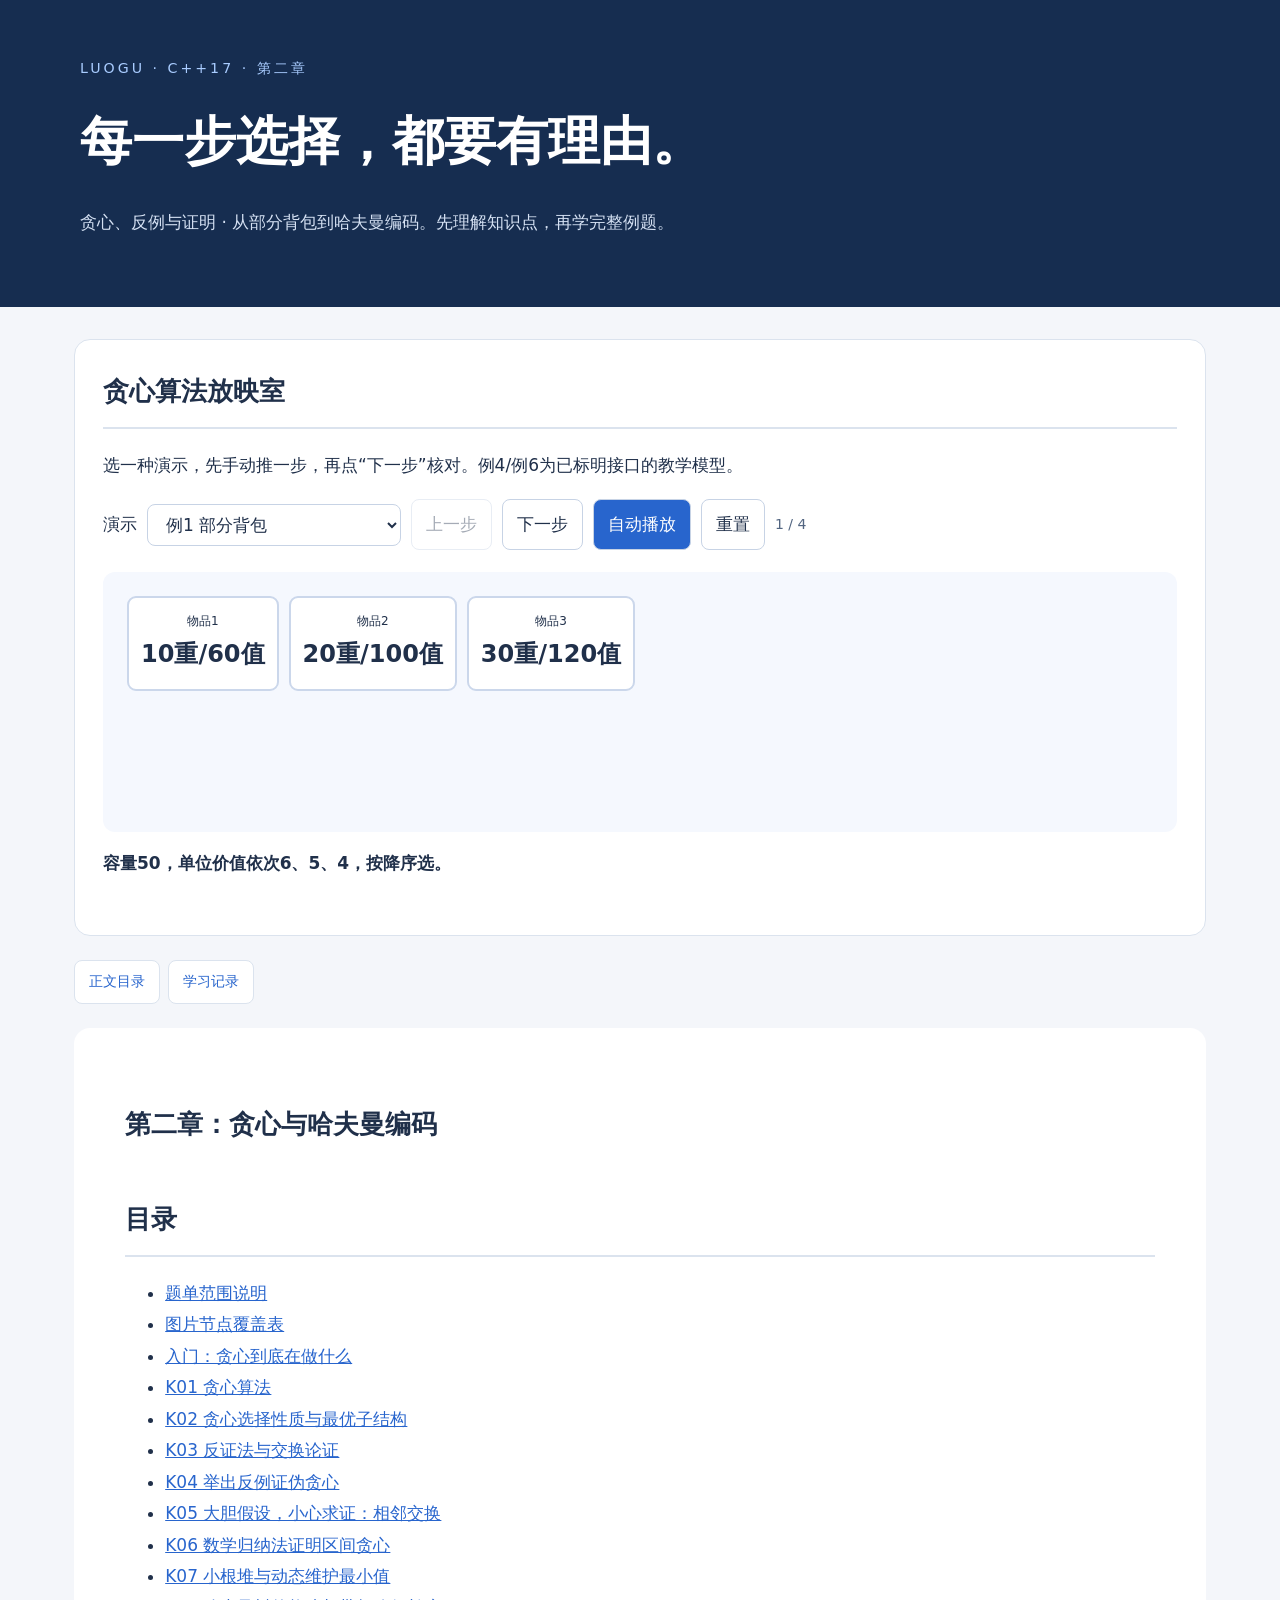
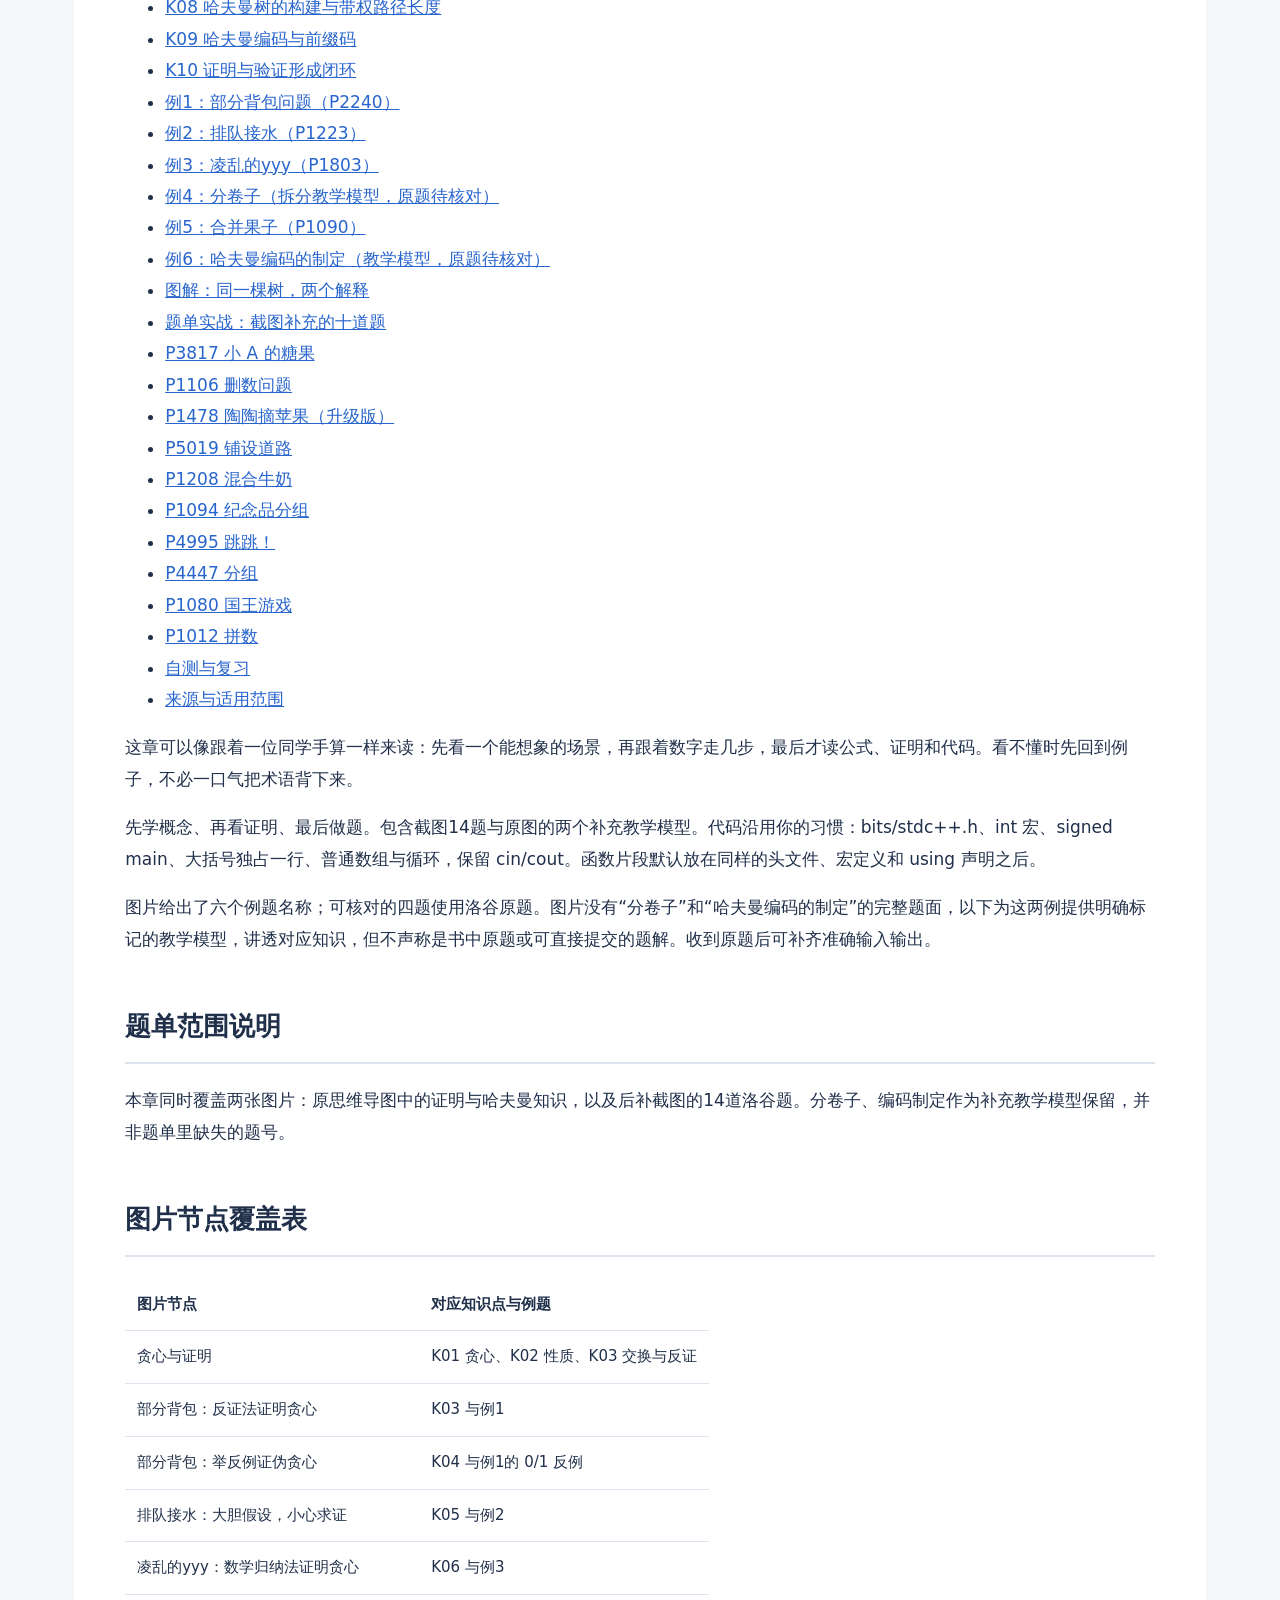
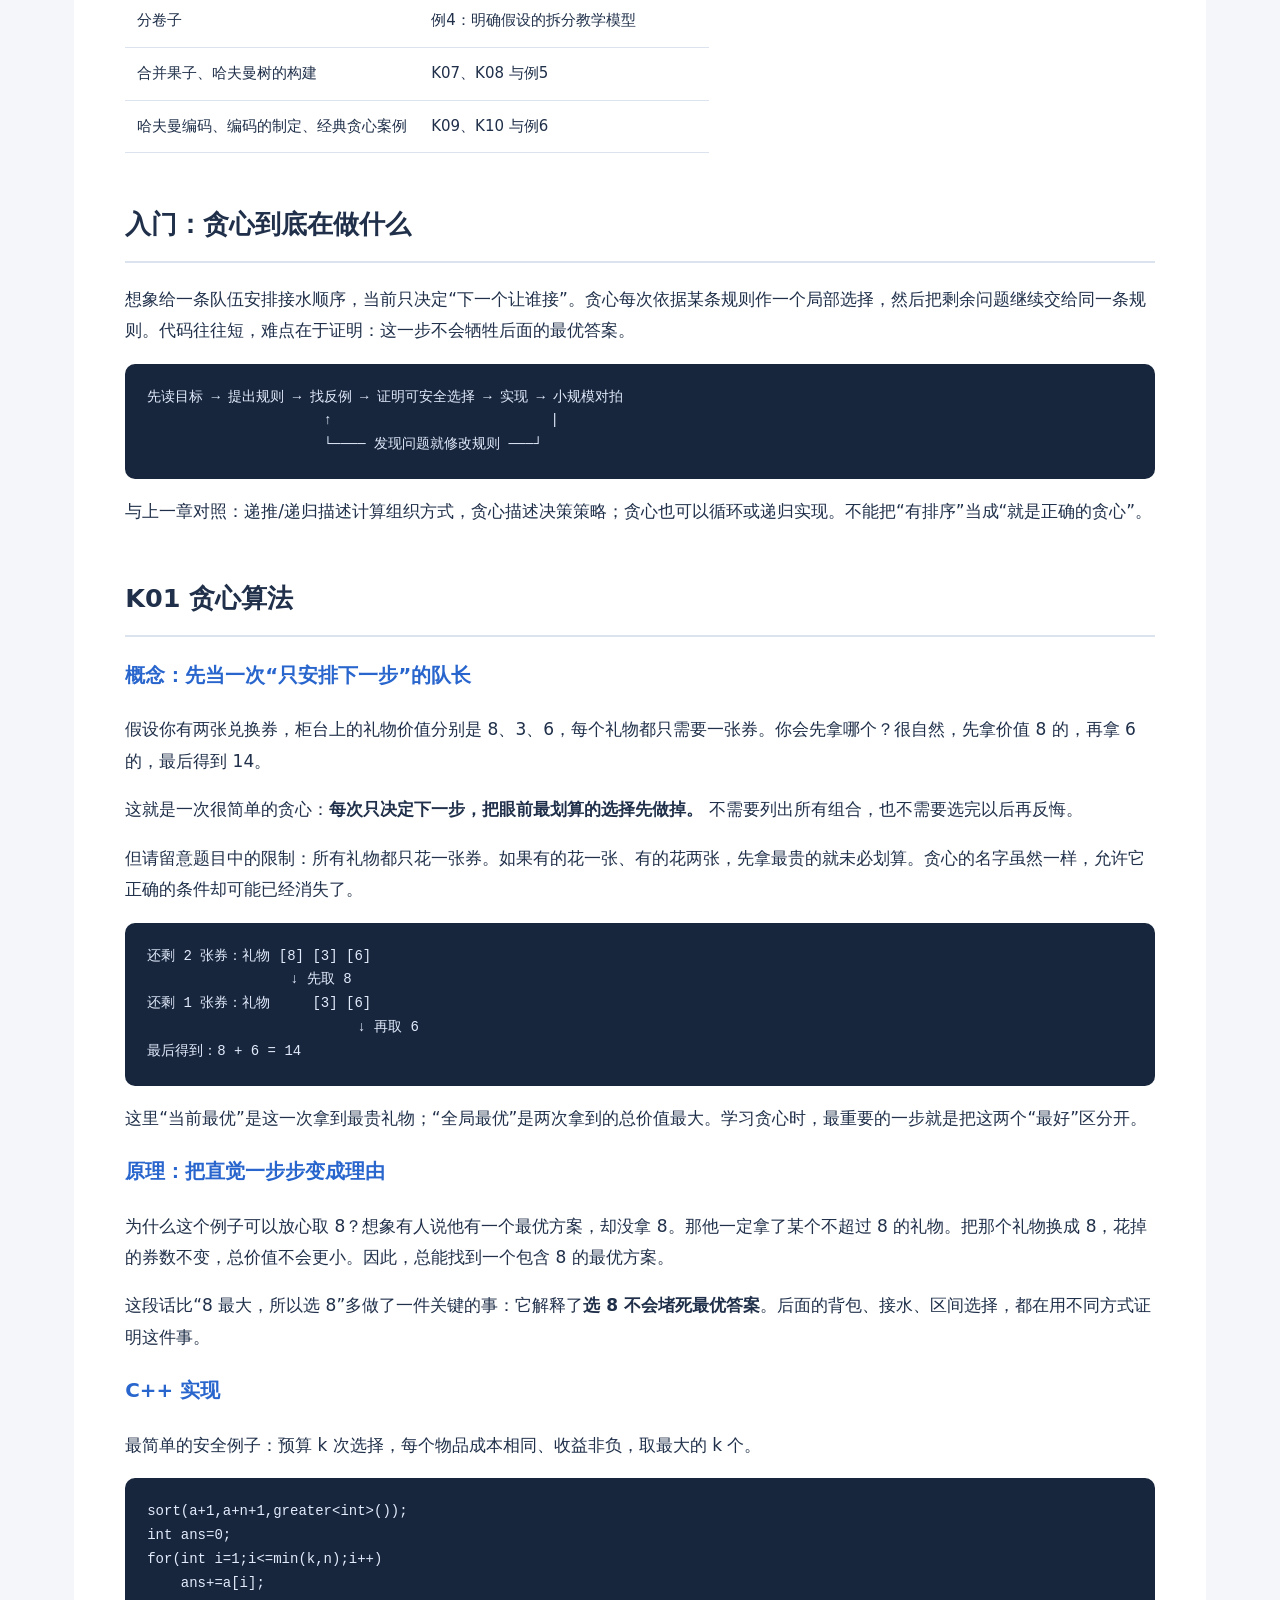
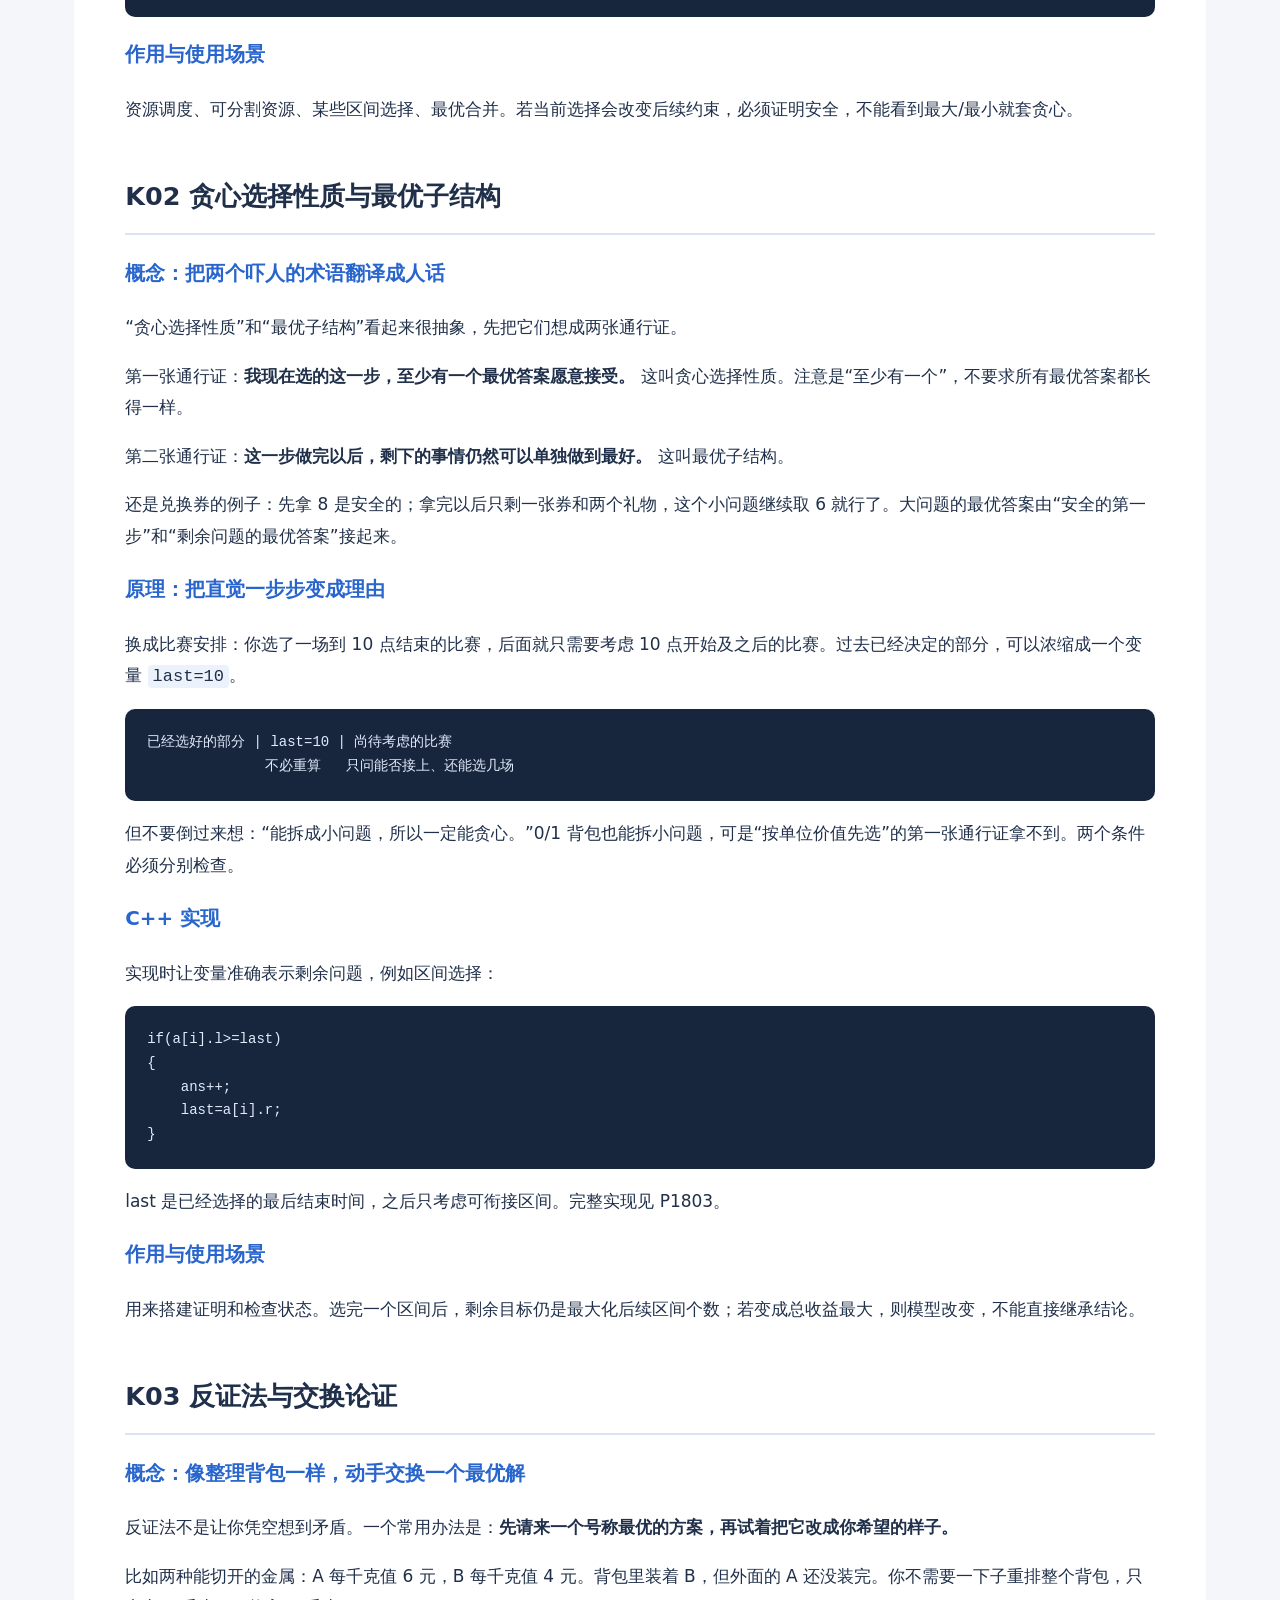
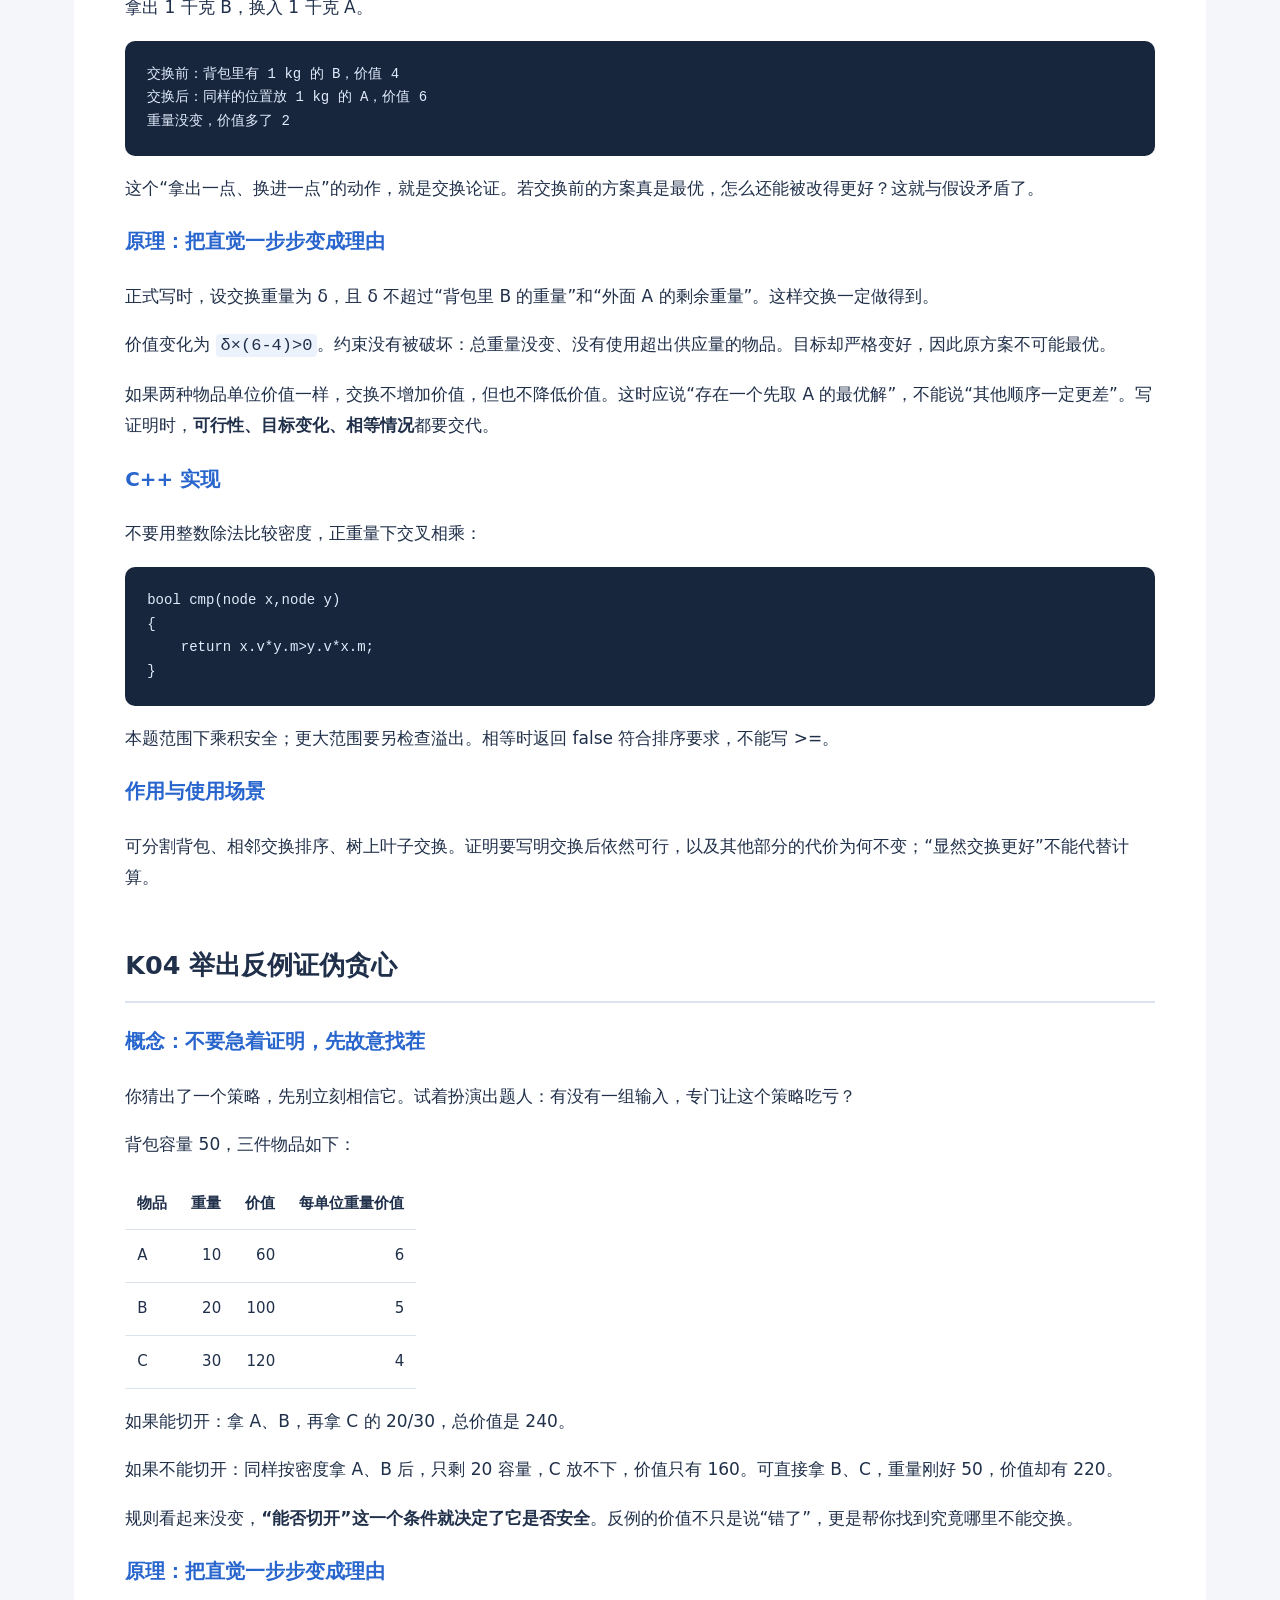
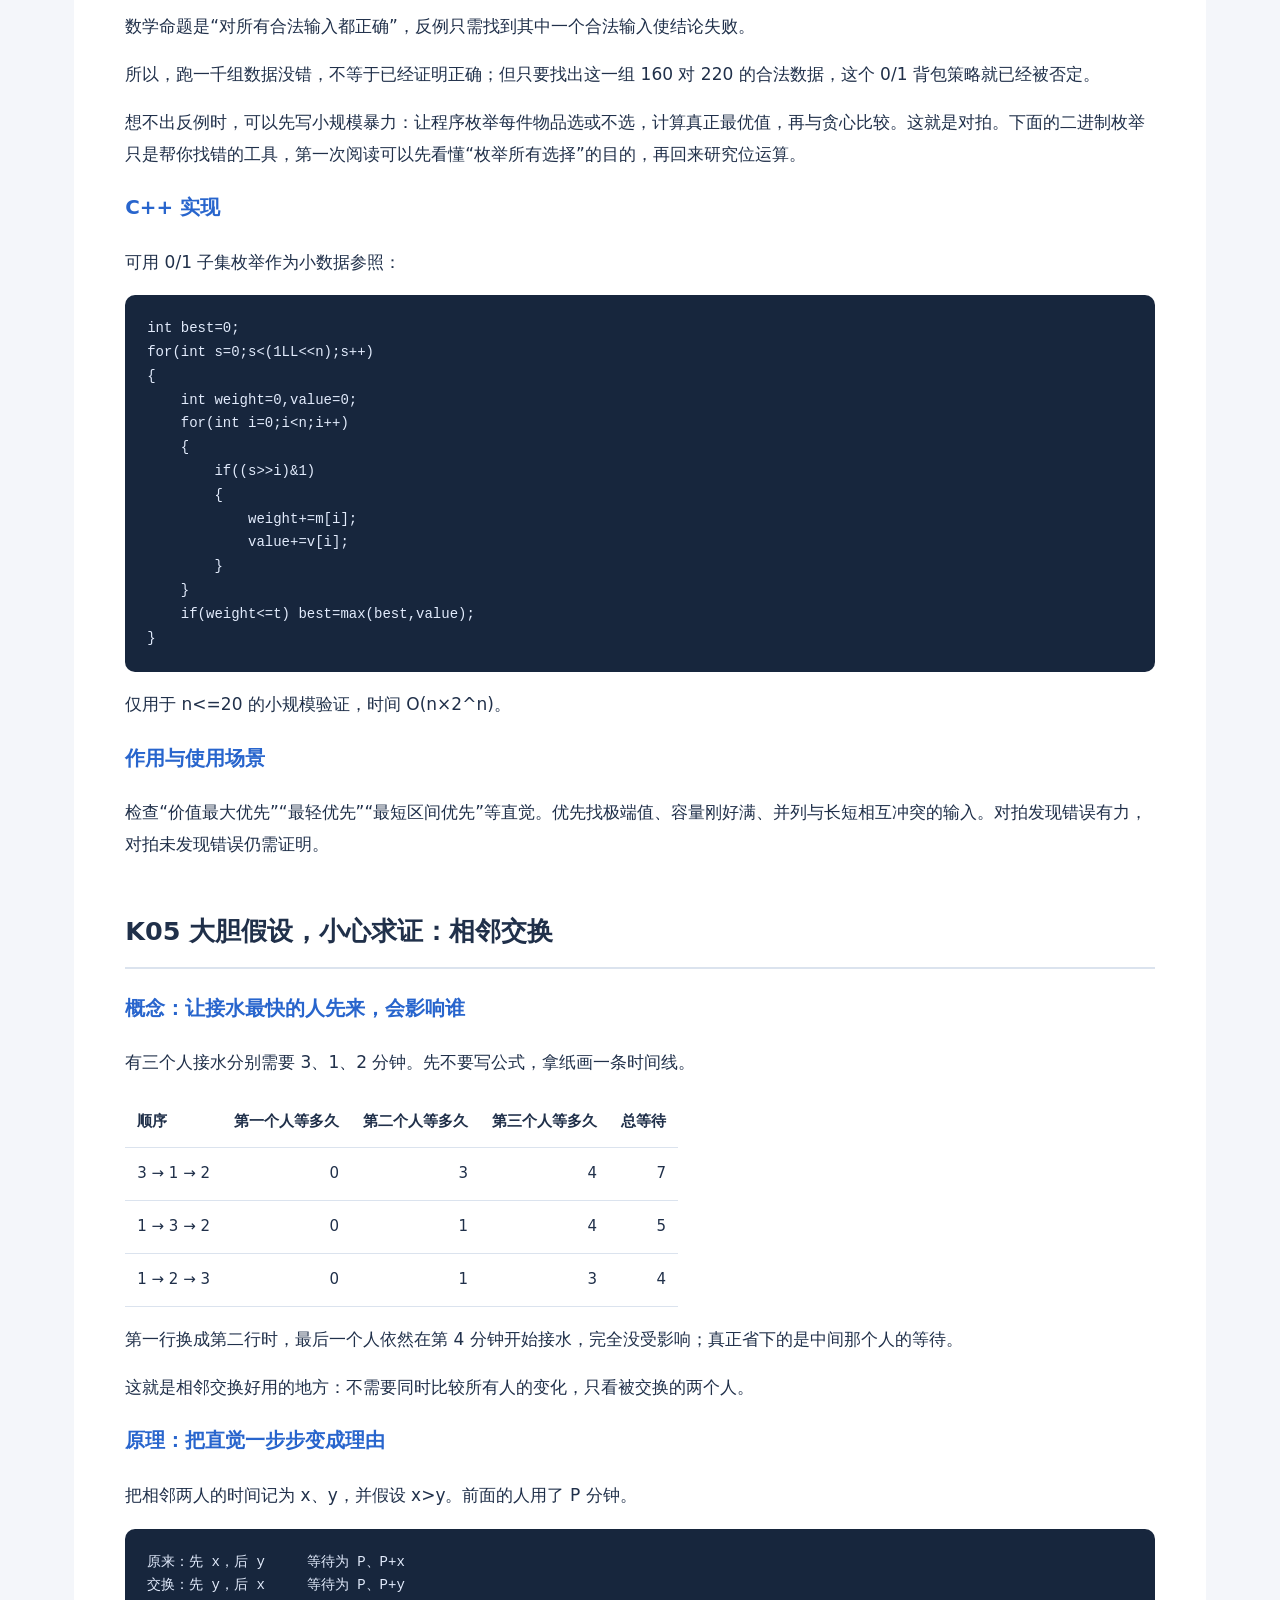
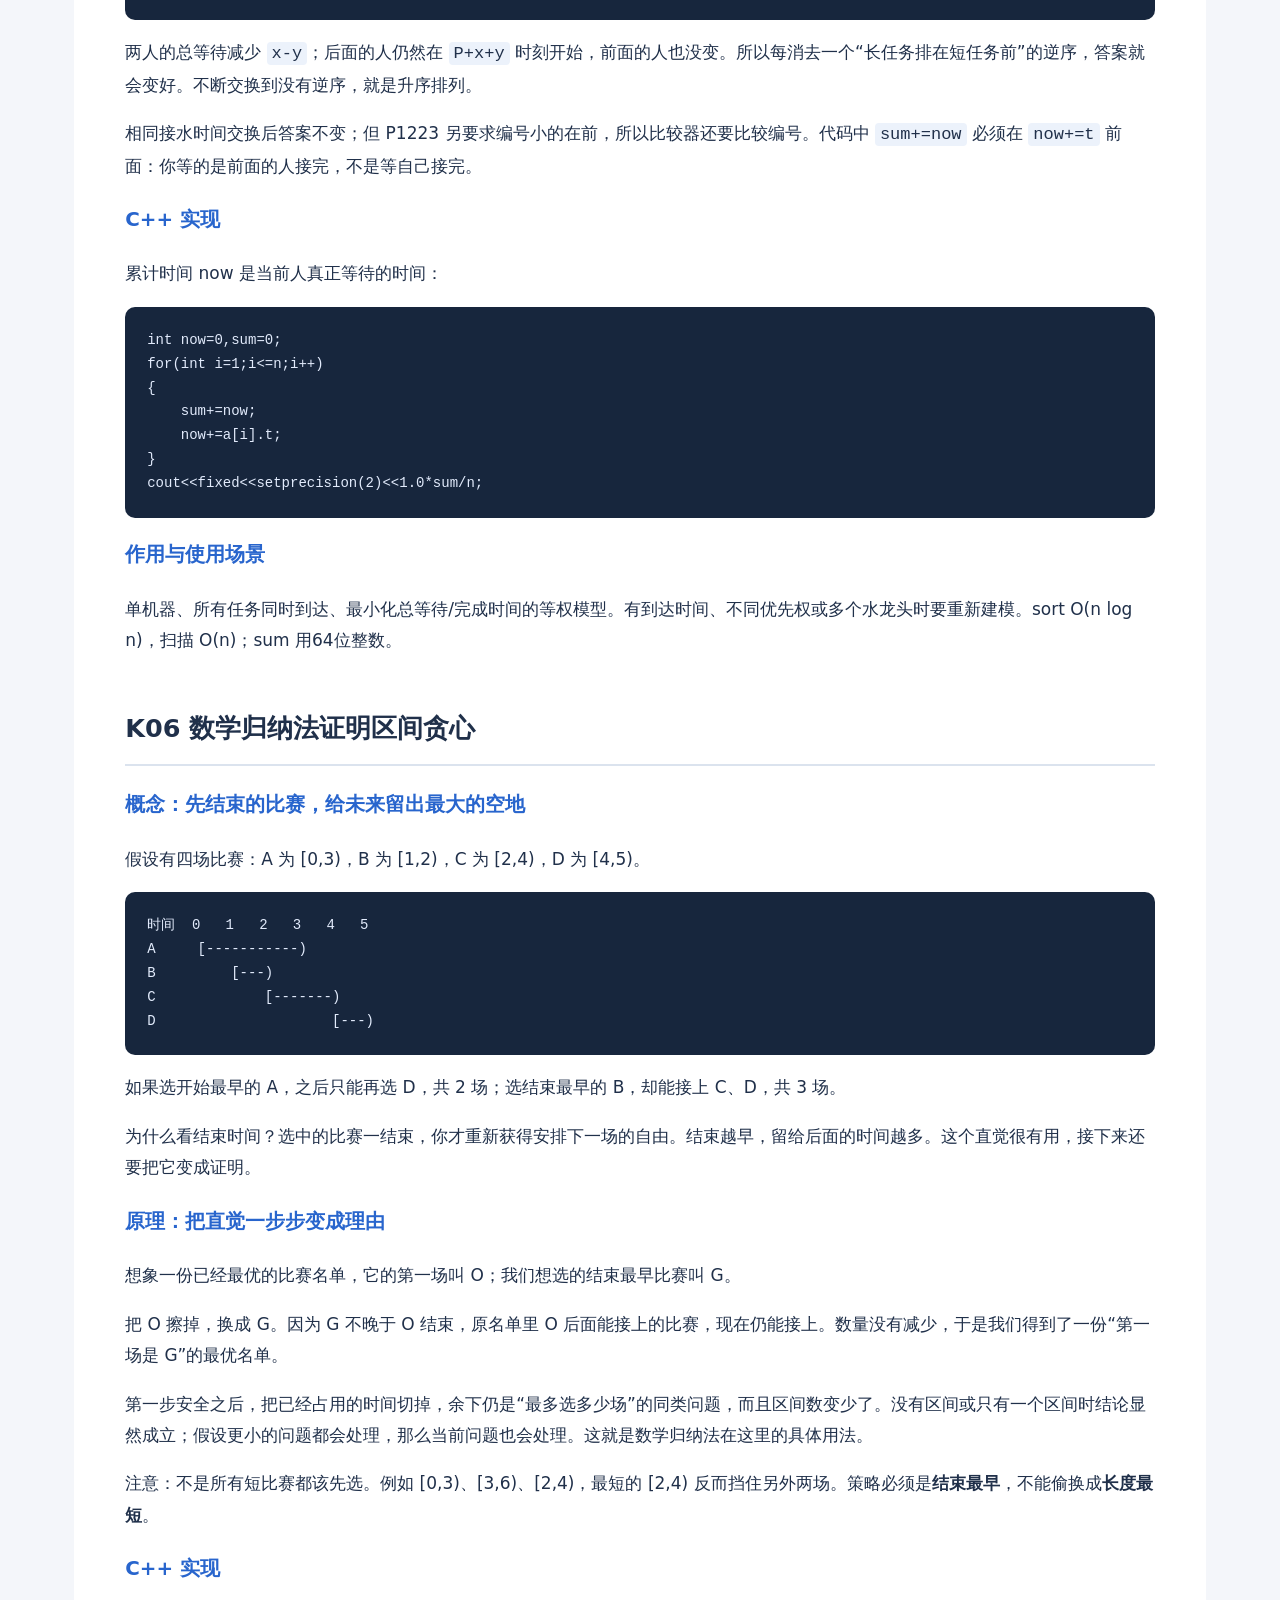
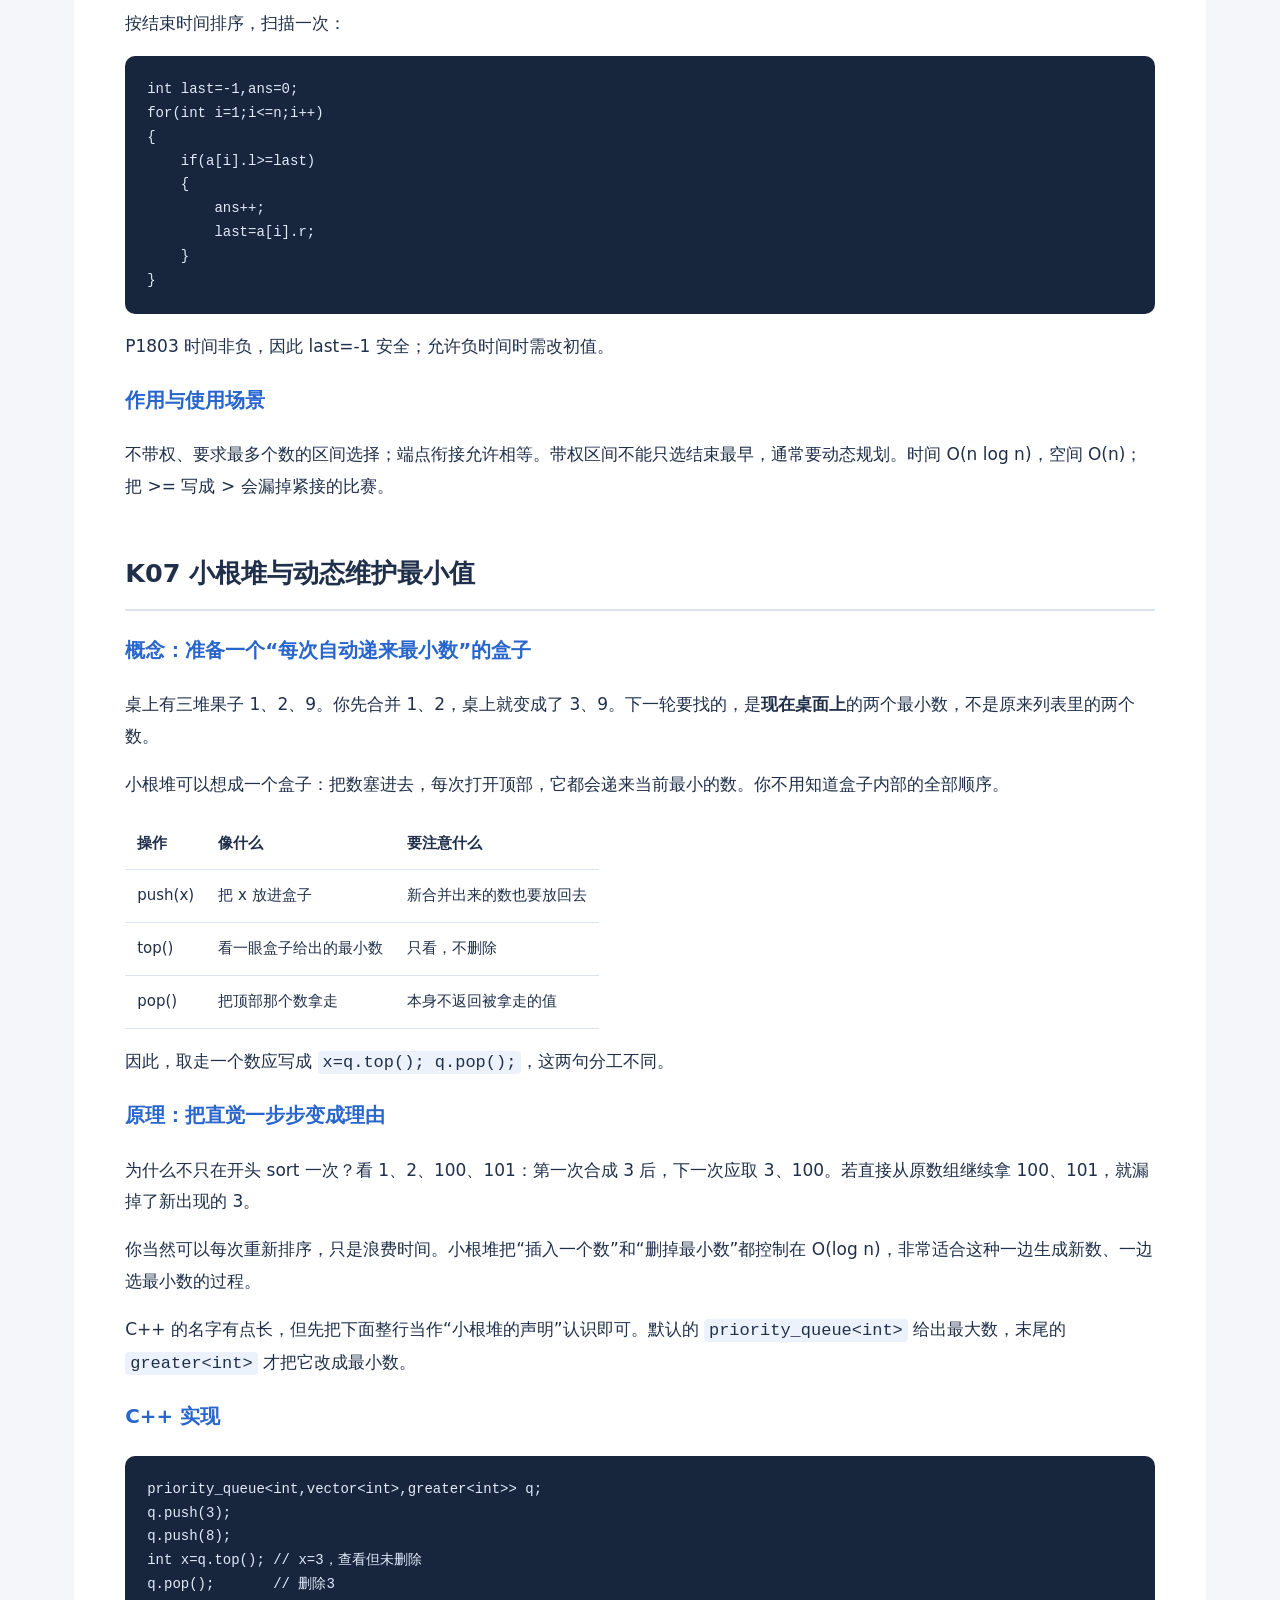
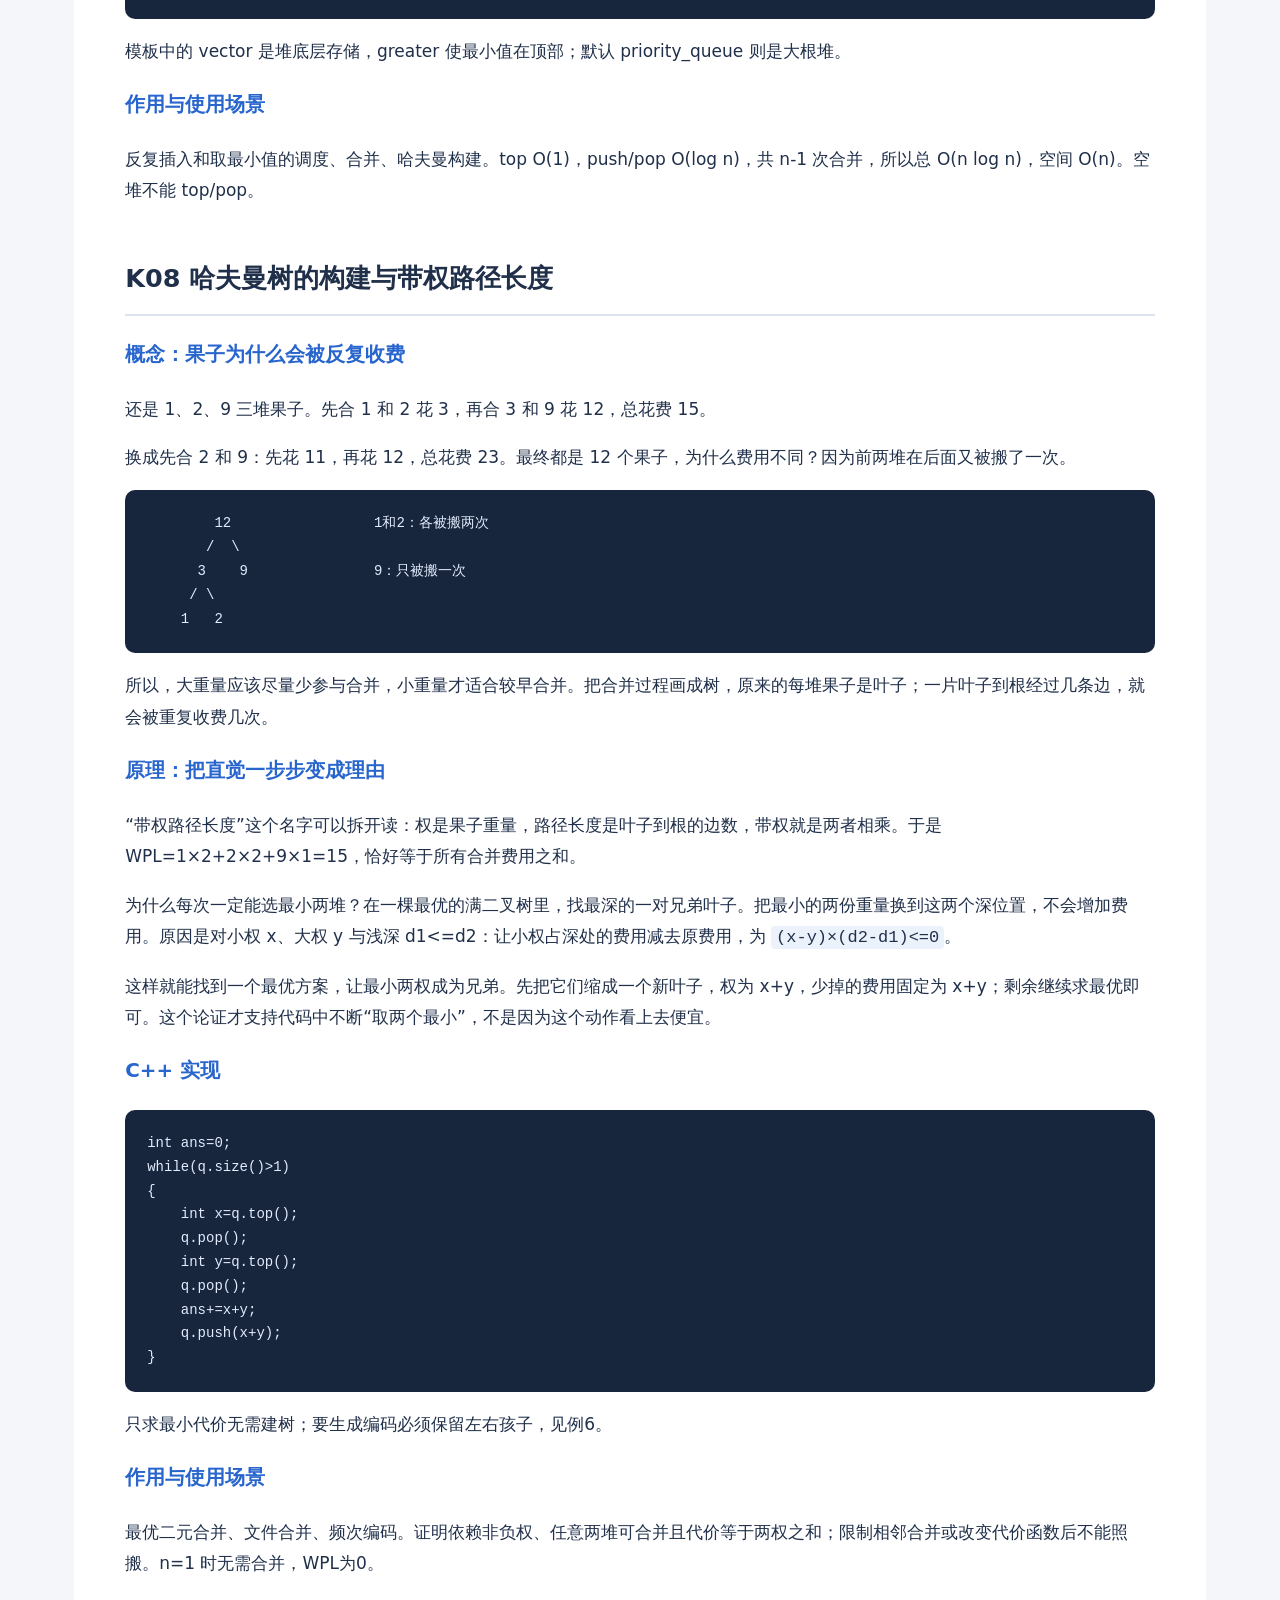
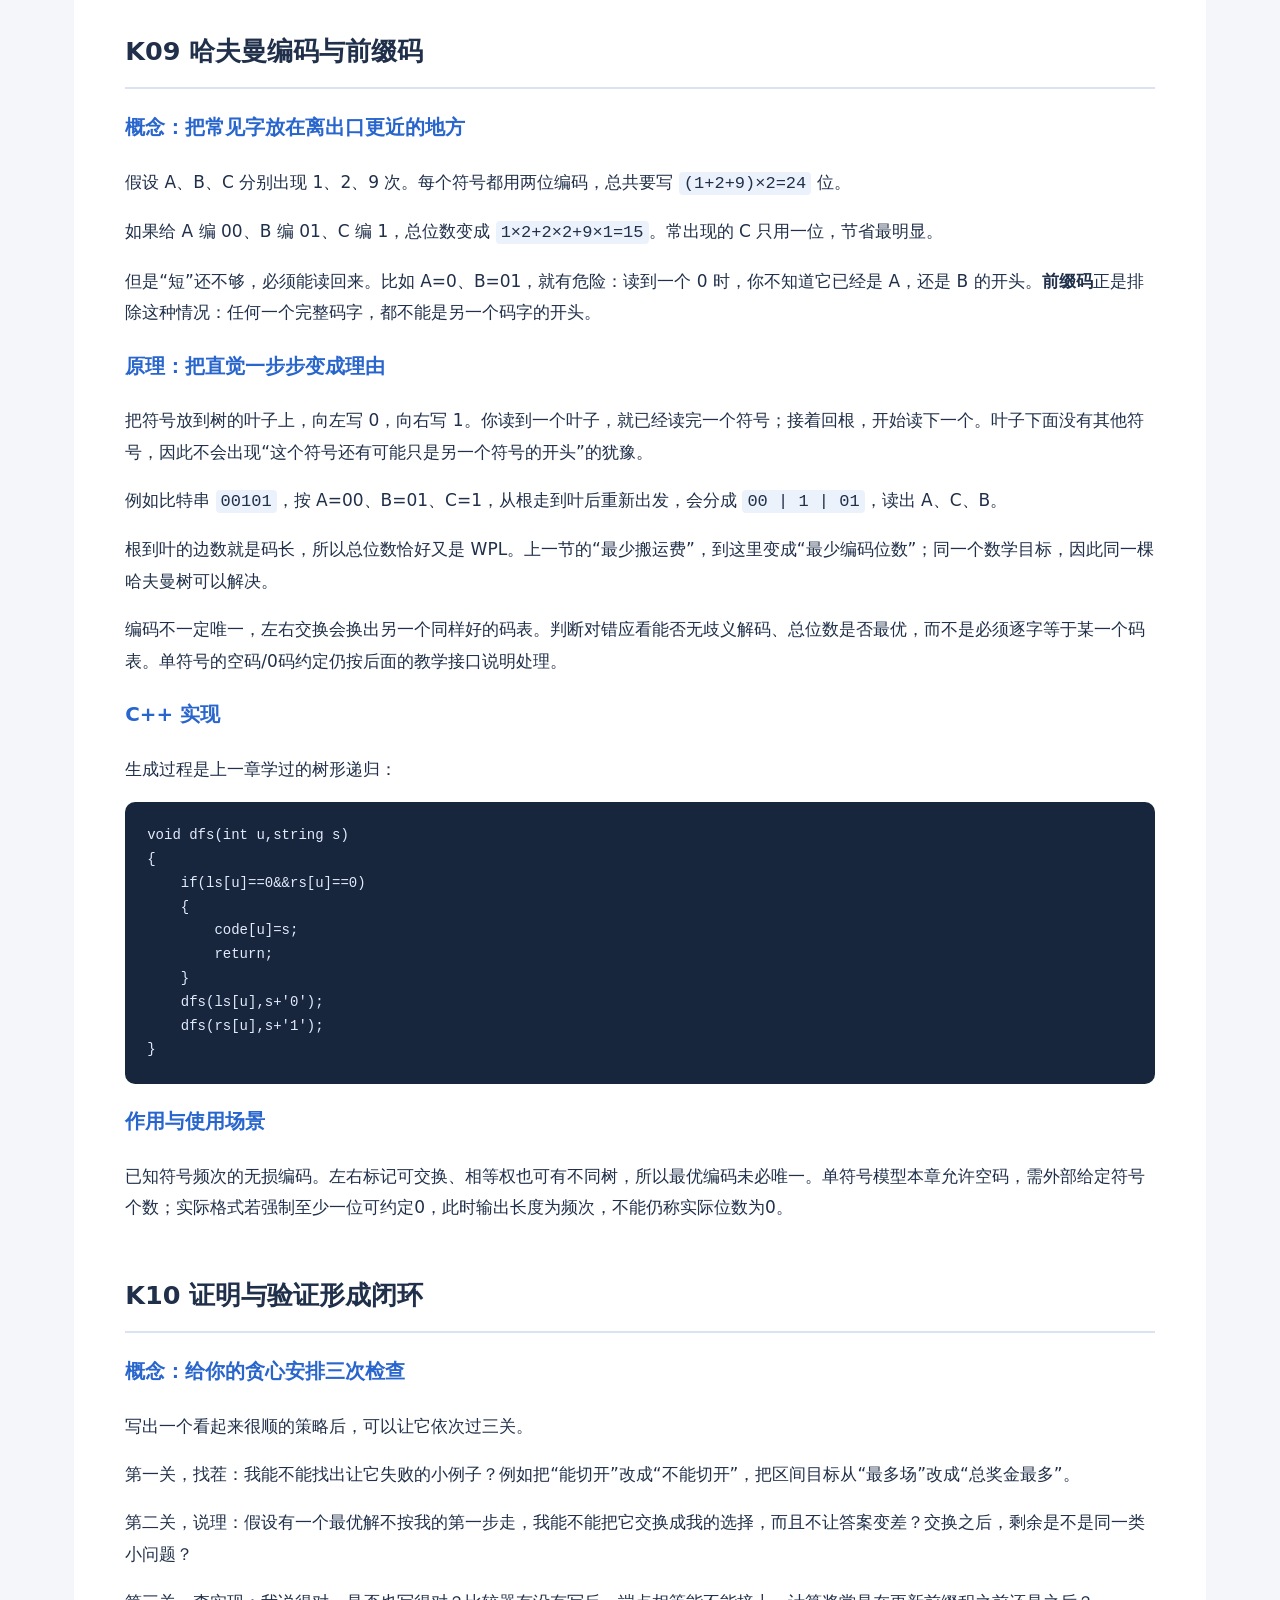
==== commit 505c1f0b: "用场景图解和逐步手算改写贪心章节讲解" ====
--- a/洛谷深入浅出/02-贪心与哈夫曼编码/index.html
+++ b/洛谷深入浅出/02-贪心与哈夫曼编码/index.html
@@ -41,6 +41,7 @@
 </ul>
 <!--/TOC-->
 
+<p>这章可以像跟着一位同学手算一样来读：先看一个能想象的场景，再跟着数字走几步，最后才读公式、证明和代码。看不懂时先回到例子，不必一口气把术语背下来。</p>
 <p>先学概念、再看证明、最后做题。包含截图14题与原图的两个补充教学模型。代码沿用你的习惯：bits/stdc++.h、int 宏、signed main、大括号独占一行、普通数组与循环，保留 cin/cout。函数片段默认放在同样的头文件、宏定义和 using 声明之后。</p>
 <p>图片给出了六个例题名称；可核对的四题使用洛谷原题。图片没有“分卷子”和“哈夫曼编码的制定”的完整题面，以下为这两例提供明确标记的教学模型，讲透对应知识，但不声称是书中原题或可直接提交的题解。收到原题后可补齐准确输入输出。</p>
 <p><a id="c1"></a></p>
@@ -100,10 +101,20 @@
 <p>与上一章对照：递推/递归描述计算组织方式，贪心描述决策策略；贪心也可以循环或递归实现。不能把“有排序”当成“就是正确的贪心”。
 <a id="c4"></a></p>
 <h2>K01 贪心算法</h2>
-<h3>概念</h3>
-<p>在每一步按固定策略选当前最有利的可行方案，通常不撤销选择。局部最优是当前一步好，全局最优是最终目标最好，二者不能画等号。</p>
-<h3>原理</h3>
-<p>正确策略必须保留某个最优解的可能性。比如相同代价下先选择收益高的物品，有时安全；但带重量限制时只看总收益可能浪费容量。先明确优化目标和约束。</p>
+<h3>概念：先当一次“只安排下一步”的队长</h3>
+<p>假设你有两张兑换券，柜台上的礼物价值分别是 8、3、6，每个礼物都只需要一张券。你会先拿哪个？很自然，先拿价值 8 的，再拿 6 的，最后得到 14。</p>
+<p>这就是一次很简单的贪心：<strong>每次只决定下一步，把眼前最划算的选择先做掉。</strong> 不需要列出所有组合，也不需要选完以后再反悔。</p>
+<p>但请留意题目中的限制：所有礼物都只花一张券。如果有的花一张、有的花两张，先拿最贵的就未必划算。贪心的名字虽然一样，允许它正确的条件却可能已经消失了。</p>
+<pre><code class="language-text">还剩 2 张券：礼物 [8] [3] [6]
+                 ↓ 先取 8
+还剩 1 张券：礼物     [3] [6]
+                         ↓ 再取 6
+最后得到：8 + 6 = 14
+</code></pre>
+<p>这里“当前最优”是这一次拿到最贵礼物；“全局最优”是两次拿到的总价值最大。学习贪心时，最重要的一步就是把这两个“最好”区分开。</p>
+<h3>原理：把直觉一步步变成理由</h3>
+<p>为什么这个例子可以放心取 8？想象有人说他有一个最优方案，却没拿 8。那他一定拿了某个不超过 8 的礼物。把那个礼物换成 8，花掉的券数不变，总价值不会更小。因此，总能找到一个包含 8 的最优方案。</p>
+<p>这段话比“8 最大，所以选 8”多做了一件关键的事：它解释了<strong>选 8 不会堵死最优答案</strong>。后面的背包、接水、区间选择，都在用不同方式证明这件事。</p>
 <h3>C++ 实现</h3>
 <p>最简单的安全例子：预算 k 次选择，每个物品成本相同、收益非负，取最大的 k 个。</p>
 <pre><code class="language-cpp">sort(a+1,a+n+1,greater&lt;int&gt;());
@@ -115,10 +126,17 @@
 <p>资源调度、可分割资源、某些区间选择、最优合并。若当前选择会改变后续约束，必须证明安全，不能看到最大/最小就套贪心。</p>
 <p><a id="c5"></a></p>
 <h2>K02 贪心选择性质与最优子结构</h2>
-<h3>概念</h3>
-<p>贪心选择性质：存在一个最优解包含算法的首个选择。最优子结构：首个选择固定后，余下部分必须是相应剩余问题的最优解。</p>
-<h3>原理</h3>
-<p>两个条件共同连接“当前选择”与“整题正确”。最优子结构本身不够：0/1 背包也有最优子结构，但按单位价值选通常错误。</p>
+<h3>概念：把两个吓人的术语翻译成人话</h3>
+<p>“贪心选择性质”和“最优子结构”看起来很抽象，先把它们想成两张通行证。</p>
+<p>第一张通行证：<strong>我现在选的这一步，至少有一个最优答案愿意接受。</strong> 这叫贪心选择性质。注意是“至少有一个”，不要求所有最优答案都长得一样。</p>
+<p>第二张通行证：<strong>这一步做完以后，剩下的事情仍然可以单独做到最好。</strong> 这叫最优子结构。</p>
+<p>还是兑换券的例子：先拿 8 是安全的；拿完以后只剩一张券和两个礼物，这个小问题继续取 6 就行了。大问题的最优答案由“安全的第一步”和“剩余问题的最优答案”接起来。</p>
+<h3>原理：把直觉一步步变成理由</h3>
+<p>换成比赛安排：你选了一场到 10 点结束的比赛，后面就只需要考虑 10 点开始及之后的比赛。过去已经决定的部分，可以浓缩成一个变量 <code>last=10</code>。</p>
+<pre><code class="language-text">已经选好的部分 | last=10 | 尚待考虑的比赛
+              不必重算   只问能否接上、还能选几场
+</code></pre>
+<p>但不要倒过来想：“能拆成小问题，所以一定能贪心。”0/1 背包也能拆小问题，可是“按单位价值先选”的第一张通行证拿不到。两个条件必须分别检查。</p>
 <h3>C++ 实现</h3>
 <p>实现时让变量准确表示剩余问题，例如区间选择：</p>
 <pre><code class="language-cpp">if(a[i].l&gt;=last)
@@ -132,10 +150,18 @@
 <p>用来搭建证明和检查状态。选完一个区间后，剩余目标仍是最大化后续区间个数；若变成总收益最大，则模型改变，不能直接继承结论。</p>
 <p><a id="c6"></a></p>
 <h2>K03 反证法与交换论证</h2>
-<h3>概念</h3>
-<p>反证法是假设结论不成立，推出矛盾；交换论证是把一个最优解中与贪心不同的选择交换成贪心选择，同时不让目标变差。交换是构造手段，反证是逻辑框架。</p>
-<h3>原理</h3>
-<p>部分背包按单位价值从大到小取。若某最优解先取了低密度物品、却没有取满可用高密度物品，就交换相同重量 δ，价值增加 δ×(高密度-低密度)&gt;0，与最优矛盾。密度相同时交换不变差，说明存在遵守该顺序的最优解。</p>
+<h3>概念：像整理背包一样，动手交换一个最优解</h3>
+<p>反证法不是让你凭空想到矛盾。一个常用办法是：<strong>先请来一个号称最优的方案，再试着把它改成你希望的样子。</strong></p>
+<p>比如两种能切开的金属：A 每千克值 6 元，B 每千克值 4 元。背包里装着 B，但外面的 A 还没装完。你不需要一下子重排整个背包，只拿出 1 千克 B，换入 1 千克 A。</p>
+<pre><code class="language-text">交换前：背包里有 1 kg 的 B，价值 4
+交换后：同样的位置放 1 kg 的 A，价值 6
+重量没变，价值多了 2
+</code></pre>
+<p>这个“拿出一点、换进一点”的动作，就是交换论证。若交换前的方案真是最优，怎么还能被改得更好？这就与假设矛盾了。</p>
+<h3>原理：把直觉一步步变成理由</h3>
+<p>正式写时，设交换重量为 δ，且 δ 不超过“背包里 B 的重量”和“外面 A 的剩余重量”。这样交换一定做得到。</p>
+<p>价值变化为 <code>δ×(6-4)&gt;0</code>。约束没有被破坏：总重量没变、没有使用超出供应量的物品。目标却严格变好，因此原方案不可能最优。</p>
+<p>如果两种物品单位价值一样，交换不增加价值，但也不降低价值。这时应说“存在一个先取 A 的最优解”，不能说“其他顺序一定更差”。写证明时，<strong>可行性、目标变化、相等情况</strong>都要交代。</p>
 <h3>C++ 实现</h3>
 <p>不要用整数除法比较密度，正重量下交叉相乘：</p>
 <pre><code class="language-cpp">bool cmp(node x,node y)
@@ -148,10 +174,46 @@
 <p>可分割背包、相邻交换排序、树上叶子交换。证明要写明交换后依然可行，以及其他部分的代价为何不变；“显然交换更好”不能代替计算。</p>
 <p><a id="c7"></a></p>
 <h2>K04 举出反例证伪贪心</h2>
-<h3>概念</h3>
-<p>只需一个合法输入使策略得不到最优解，就能否定“该策略对所有输入都正确”。许多样例通过只能支持猜想，不能证明它。</p>
-<h3>原理</h3>
-<p>容量 50，物品(重量,价值)为(10,60)、(20,100)、(30,120)。可分割时密度优先得240；不可分割时同策略选前两件得160，但后两件得220。失败原因是不可分割导致容量碎片。</p>
+<h3>概念：不要急着证明，先故意找茬</h3>
+<p>你猜出了一个策略，先别立刻相信它。试着扮演出题人：有没有一组输入，专门让这个策略吃亏？</p>
+<p>背包容量 50，三件物品如下：</p>
+<table>
+<thead>
+<tr>
+<th>物品</th>
+<th style="text-align: right;">重量</th>
+<th style="text-align: right;">价值</th>
+<th style="text-align: right;">每单位重量价值</th>
+</tr>
+</thead>
+<tbody>
+<tr>
+<td>A</td>
+<td style="text-align: right;">10</td>
+<td style="text-align: right;">60</td>
+<td style="text-align: right;">6</td>
+</tr>
+<tr>
+<td>B</td>
+<td style="text-align: right;">20</td>
+<td style="text-align: right;">100</td>
+<td style="text-align: right;">5</td>
+</tr>
+<tr>
+<td>C</td>
+<td style="text-align: right;">30</td>
+<td style="text-align: right;">120</td>
+<td style="text-align: right;">4</td>
+</tr>
+</tbody>
+</table>
+<p>如果能切开：拿 A、B，再拿 C 的 20/30，总价值是 240。</p>
+<p>如果不能切开：同样按密度拿 A、B 后，只剩 20 容量，C 放不下，价值只有 160。可直接拿 B、C，重量刚好 50，价值却有 220。</p>
+<p>规则看起来没变，<strong>“能否切开”这一个条件就决定了它是否安全</strong>。反例的价值不只是说“错了”，更是帮你找到究竟哪里不能交换。</p>
+<h3>原理：把直觉一步步变成理由</h3>
+<p>数学命题是“对所有合法输入都正确”，反例只需找到其中一个合法输入使结论失败。</p>
+<p>所以，跑一千组数据没错，不等于已经证明正确；但只要找出这一组 160 对 220 的合法数据，这个 0/1 背包策略就已经被否定。</p>
+<p>想不出反例时，可以先写小规模暴力：让程序枚举每件物品选或不选，计算真正最优值，再与贪心比较。这就是对拍。下面的二进制枚举只是帮你找错的工具，第一次阅读可以先看懂“枚举所有选择”的目的，再回来研究位运算。</p>
 <h3>C++ 实现</h3>
 <p>可用 0/1 子集枚举作为小数据参照：</p>
 <pre><code class="language-cpp">int best=0;
@@ -174,10 +236,51 @@
 <p>检查“价值最大优先”“最轻优先”“最短区间优先”等直觉。优先找极端值、容量刚好满、并列与长短相互冲突的输入。对拍发现错误有力，对拍未发现错误仍需证明。</p>
 <p><a id="c8"></a></p>
 <h2>K05 大胆假设，小心求证：相邻交换</h2>
-<h3>概念</h3>
-<p>先猜一个规则，再精确计算交换的收益。排队接水的目标是等待时间，不包括自己接水时间。</p>
-<h3>原理</h3>
-<p>相邻两人接水时间 x&gt;y，之前累计时间为 P。原等待之和 P+(P+x)=2P+x，交换后为2P+y，减少x-y&gt;0。后面人开始时间不变，因为 x+y 不变。消去全部逆序后为升序；相同时间按题目要求编号升序。</p>
+<h3>概念：让接水最快的人先来，会影响谁</h3>
+<p>有三个人接水分别需要 3、1、2 分钟。先不要写公式，拿纸画一条时间线。</p>
+<table>
+<thead>
+<tr>
+<th>顺序</th>
+<th style="text-align: right;">第一个人等多久</th>
+<th style="text-align: right;">第二个人等多久</th>
+<th style="text-align: right;">第三个人等多久</th>
+<th style="text-align: right;">总等待</th>
+</tr>
+</thead>
+<tbody>
+<tr>
+<td>3 → 1 → 2</td>
+<td style="text-align: right;">0</td>
+<td style="text-align: right;">3</td>
+<td style="text-align: right;">4</td>
+<td style="text-align: right;">7</td>
+</tr>
+<tr>
+<td>1 → 3 → 2</td>
+<td style="text-align: right;">0</td>
+<td style="text-align: right;">1</td>
+<td style="text-align: right;">4</td>
+<td style="text-align: right;">5</td>
+</tr>
+<tr>
+<td>1 → 2 → 3</td>
+<td style="text-align: right;">0</td>
+<td style="text-align: right;">1</td>
+<td style="text-align: right;">3</td>
+<td style="text-align: right;">4</td>
+</tr>
+</tbody>
+</table>
+<p>第一行换成第二行时，最后一个人依然在第 4 分钟开始接水，完全没受影响；真正省下的是中间那个人的等待。</p>
+<p>这就是相邻交换好用的地方：不需要同时比较所有人的变化，只看被交换的两个人。</p>
+<h3>原理：把直觉一步步变成理由</h3>
+<p>把相邻两人的时间记为 x、y，并假设 x&gt;y。前面的人用了 P 分钟。</p>
+<pre><code class="language-text">原来：先 x，后 y     等待为 P、P+x
+交换：先 y，后 x     等待为 P、P+y
+</code></pre>
+<p>两人的总等待减少 <code>x-y</code>；后面的人仍然在 <code>P+x+y</code> 时刻开始，前面的人也没变。所以每消去一个“长任务排在短任务前”的逆序，答案就会变好。不断交换到没有逆序，就是升序排列。</p>
+<p>相同接水时间交换后答案不变；但 P1223 另要求编号小的在前，所以比较器还要比较编号。代码中 <code>sum+=now</code> 必须在 <code>now+=t</code> 前面：你等的是前面的人接完，不是等自己接完。</p>
 <h3>C++ 实现</h3>
 <p>累计时间 now 是当前人真正等待的时间：</p>
 <pre><code class="language-cpp">int now=0,sum=0;
@@ -192,10 +295,21 @@
 <p>单机器、所有任务同时到达、最小化总等待/完成时间的等权模型。有到达时间、不同优先权或多个水龙头时要重新建模。sort O(n log n)，扫描 O(n)；sum 用64位整数。</p>
 <p><a id="c9"></a></p>
 <h2>K06 数学归纳法证明区间贪心</h2>
-<h3>概念</h3>
-<p>归纳法分基础情况和归纳步骤。区间调度选结束最早的可行区间，而不是开始最早或持续最短。</p>
-<h3>原理</h3>
-<p>基础：没有区间或只有一个时正确。归纳：令 g 为最早结束区间，任一最优解首区间为 o，有 end(g)&lt;=end(o)。用 g 替换 o，之后原来能接上的区间仍可接上，数量不减。选 g 后剩下区间更少，是同型问题，依归纳假设余下也最优。</p>
+<h3>概念：先结束的比赛，给未来留出最大的空地</h3>
+<p>假设有四场比赛：A 为 [0,3)，B 为 [1,2)，C 为 [2,4)，D 为 [4,5)。</p>
+<pre><code class="language-text">时间  0   1   2   3   4   5
+A     [-----------)
+B         [---)
+C             [-------)
+D                     [---)
+</code></pre>
+<p>如果选开始最早的 A，之后只能再选 D，共 2 场；选结束最早的 B，却能接上 C、D，共 3 场。</p>
+<p>为什么看结束时间？选中的比赛一结束，你才重新获得安排下一场的自由。结束越早，留给后面的时间越多。这个直觉很有用，接下来还要把它变成证明。</p>
+<h3>原理：把直觉一步步变成理由</h3>
+<p>想象一份已经最优的比赛名单，它的第一场叫 O；我们想选的结束最早比赛叫 G。</p>
+<p>把 O 擦掉，换成 G。因为 G 不晚于 O 结束，原名单里 O 后面能接上的比赛，现在仍能接上。数量没有减少，于是我们得到了一份“第一场是 G”的最优名单。</p>
+<p>第一步安全之后，把已经占用的时间切掉，余下仍是“最多选多少场”的同类问题，而且区间数变少了。没有区间或只有一个区间时结论显然成立；假设更小的问题都会处理，那么当前问题也会处理。这就是数学归纳法在这里的具体用法。</p>
+<p>注意：不是所有短比赛都该先选。例如 [0,3)、[3,6)、[2,4)，最短的 [2,4) 反而挡住另外两场。策略必须是<strong>结束最早</strong>，不能偷换成<strong>长度最短</strong>。</p>
 <h3>C++ 实现</h3>
 <p>按结束时间排序，扫描一次：</p>
 <pre><code class="language-cpp">int last=-1,ans=0;
@@ -213,10 +327,40 @@
 <p>不带权、要求最多个数的区间选择；端点衔接允许相等。带权区间不能只选结束最早，通常要动态规划。时间 O(n log n)，空间 O(n)；把 &gt;= 写成 &gt; 会漏掉紧接的比赛。</p>
 <p><a id="c10"></a></p>
 <h2>K07 小根堆与动态维护最小值</h2>
-<h3>概念</h3>
-<p>堆是一种能快速取极值的容器。小根堆每次 top 返回最小元素，pop 删除，push 插入新元素。</p>
-<h3>原理</h3>
-<p>合并后产生的新堆也会参与下一次选择。只在开始排序一次、以后顺序取两项是错误的：新元素必须重新放回候选集合。</p>
+<h3>概念：准备一个“每次自动递来最小数”的盒子</h3>
+<p>桌上有三堆果子 1、2、9。你先合并 1、2，桌上就变成了 3、9。下一轮要找的，是<strong>现在桌面上</strong>的两个最小数，不是原来列表里的两个数。</p>
+<p>小根堆可以想成一个盒子：把数塞进去，每次打开顶部，它都会递来当前最小的数。你不用知道盒子内部的全部顺序。</p>
+<table>
+<thead>
+<tr>
+<th>操作</th>
+<th>像什么</th>
+<th>要注意什么</th>
+</tr>
+</thead>
+<tbody>
+<tr>
+<td>push(x)</td>
+<td>把 x 放进盒子</td>
+<td>新合并出来的数也要放回去</td>
+</tr>
+<tr>
+<td>top()</td>
+<td>看一眼盒子给出的最小数</td>
+<td>只看，不删除</td>
+</tr>
+<tr>
+<td>pop()</td>
+<td>把顶部那个数拿走</td>
+<td>本身不返回被拿走的值</td>
+</tr>
+</tbody>
+</table>
+<p>因此，取走一个数应写成 <code>x=q.top(); q.pop();</code>，这两句分工不同。</p>
+<h3>原理：把直觉一步步变成理由</h3>
+<p>为什么不只在开头 sort 一次？看 1、2、100、101：第一次合成 3 后，下一次应取 3、100。若直接从原数组继续拿 100、101，就漏掉了新出现的 3。</p>
+<p>你当然可以每次重新排序，只是浪费时间。小根堆把“插入一个数”和“删掉最小数”都控制在 O(log n)，非常适合这种一边生成新数、一边选最小数的过程。</p>
+<p>C++ 的名字有点长，但先把下面整行当作“小根堆的声明”认识即可。默认的 <code>priority_queue&lt;int&gt;</code> 给出最大数，末尾的 <code>greater&lt;int&gt;</code> 才把它改成最小数。</p>
 <h3>C++ 实现</h3>
 <pre><code class="language-cpp">priority_queue&lt;int,vector&lt;int&gt;,greater&lt;int&gt;&gt; q;
 q.push(3);
@@ -229,10 +373,20 @@
 <p>反复插入和取最小值的调度、合并、哈夫曼构建。top O(1)，push/pop O(log n)，共 n-1 次合并，所以总 O(n log n)，空间 O(n)。空堆不能 top/pop。</p>
 <p><a id="c11"></a></p>
 <h2>K08 哈夫曼树的构建与带权路径长度</h2>
-<h3>概念</h3>
-<p>叶子代表原始对象，叶权为频次或重量，内部节点权为孩子权之和。叶深度按边数计算，WPL=Σ(叶权×叶深度)，目标使它最小。</p>
-<h3>原理</h3>
-<p>每次合并两小权 x,y，新节点权 x+y。一个叶子每上升一层就多被计算一次，所以合并代价总和等于 WPL。最优满二叉树可选最深的一对兄弟叶，把最小两权交换到这里不增加WPL：小权应占更大深度。合并成一叶后问题缩小，归纳证明反复取两小安全。</p>
+<h3>概念：果子为什么会被反复收费</h3>
+<p>还是 1、2、9 三堆果子。先合 1 和 2 花 3，再合 3 和 9 花 12，总花费 15。</p>
+<p>换成先合 2 和 9：先花 11，再花 12，总花费 23。最终都是 12 个果子，为什么费用不同？因为前两堆在后面又被搬了一次。</p>
+<pre><code class="language-text">        12                 1和2：各被搬两次
+       /  \
+      3    9               9：只被搬一次
+     / \
+    1   2
+</code></pre>
+<p>所以，大重量应该尽量少参与合并，小重量才适合较早合并。把合并过程画成树，原来的每堆果子是叶子；一片叶子到根经过几条边，就会被重复收费几次。</p>
+<h3>原理：把直觉一步步变成理由</h3>
+<p>“带权路径长度”这个名字可以拆开读：权是果子重量，路径长度是叶子到根的边数，带权就是两者相乘。于是 WPL=1×2+2×2+9×1=15，恰好等于所有合并费用之和。</p>
+<p>为什么每次一定能选最小两堆？在一棵最优的满二叉树里，找最深的一对兄弟叶子。把最小的两份重量换到这两个深位置，不会增加费用。原因是对小权 x、大权 y 与浅深 d1&lt;=d2：让小权占深处的费用减去原费用，为 <code>(x-y)×(d2-d1)&lt;=0</code>。</p>
+<p>这样就能找到一个最优方案，让最小两权成为兄弟。先把它们缩成一个新叶子，权为 x+y，少掉的费用固定为 x+y；剩余继续求最优即可。这个论证才支持代码中不断“取两个最小”，不是因为这个动作看上去便宜。</p>
 <h3>C++ 实现</h3>
 <pre><code class="language-cpp">int ans=0;
 while(q.size()&gt;1)
@@ -250,10 +404,15 @@
 <p>最优二元合并、文件合并、频次编码。证明依赖非负权、任意两堆可合并且代价等于两权之和；限制相邻合并或改变代价函数后不能照搬。n=1 时无需合并，WPL为0。</p>
 <p><a id="c12"></a></p>
 <h2>K09 哈夫曼编码与前缀码</h2>
-<h3>概念</h3>
-<p>编码把符号映射到二进制串。前缀码要求没有一个符号的码字是另一个码字的前缀，因此可从左到右即时解码。</p>
-<h3>原理</h3>
-<p>把符号放在树叶上，左边标0、右边标1，根到叶路径为码字。叶子不可能是另一叶的祖先，因此天然无前缀冲突。总编码位数=Σ频次×码长= WPL；最小化WPL就最小化已知频次下的二元前缀编码长度。</p>
+<h3>概念：把常见字放在离出口更近的地方</h3>
+<p>假设 A、B、C 分别出现 1、2、9 次。每个符号都用两位编码，总共要写 <code>(1+2+9)×2=24</code> 位。</p>
+<p>如果给 A 编 00、B 编 01、C 编 1，总位数变成 <code>1×2+2×2+9×1=15</code>。常出现的 C 只用一位，节省最明显。</p>
+<p>但是“短”还不够，必须能读回来。比如 A=0、B=01，就有危险：读到一个 0 时，你不知道它已经是 A，还是 B 的开头。<strong>前缀码</strong>正是排除这种情况：任何一个完整码字，都不能是另一个码字的开头。</p>
+<h3>原理：把直觉一步步变成理由</h3>
+<p>把符号放到树的叶子上，向左写 0，向右写 1。你读到一个叶子，就已经读完一个符号；接着回根，开始读下一个。叶子下面没有其他符号，因此不会出现“这个符号还有可能只是另一个符号的开头”的犹豫。</p>
+<p>例如比特串 <code>00101</code>，按 A=00、B=01、C=1，从根走到叶后重新出发，会分成 <code>00 | 1 | 01</code>，读出 A、C、B。</p>
+<p>根到叶的边数就是码长，所以总位数恰好又是 WPL。上一节的“最少搬运费”，到这里变成“最少编码位数”；同一个数学目标，因此同一棵哈夫曼树可以解决。</p>
+<p>编码不一定唯一，左右交换会换出另一个同样好的码表。判断对错应看能否无歧义解码、总位数是否最优，而不是必须逐字等于某一个码表。单符号的空码/0码约定仍按后面的教学接口说明处理。</p>
 <h3>C++ 实现</h3>
 <p>生成过程是上一章学过的树形递归：</p>
 <pre><code class="language-cpp">void dfs(int u,string s)
@@ -271,10 +430,40 @@
 <p>已知符号频次的无损编码。左右标记可交换、相等权也可有不同树，所以最优编码未必唯一。单符号模型本章允许空码，需外部给定符号个数；实际格式若强制至少一位可约定0，此时输出长度为频次，不能仍称实际位数为0。</p>
 <p><a id="c13"></a></p>
 <h2>K10 证明与验证形成闭环</h2>
-<h3>概念</h3>
-<p>正确实现、数学证明、测试是不同任务：证明解释所有合法输入为何正确；测试帮助发现实现和推理里的错误。</p>
-<h3>原理</h3>
-<p>对贪心的证明可以按“找最优解 → 交换成贪心首选 → 剩余问题归纳”组织。验证器则对小规模枚举全部选择、排列或合并方式，检查贪心与最优值一致。</p>
+<h3>概念：给你的贪心安排三次检查</h3>
+<p>写出一个看起来很顺的策略后，可以让它依次过三关。</p>
+<p>第一关，找茬：我能不能找出让它失败的小例子？例如把“能切开”改成“不能切开”，把区间目标从“最多场”改成“总奖金最多”。</p>
+<p>第二关，说理：假设有一个最优解不按我的第一步走，我能不能把它交换成我的选择，而且不让答案变差？交换之后，剩余是不是同一类小问题？</p>
+<p>第三关，查实现：我说得对，是否也写得对？比较器有没有写反，端点相等能不能接上，计算奖赏是在更新前缀积之前还是之后？</p>
+<h3>原理：把直觉一步步变成理由</h3>
+<p>这三关各自负责不同的事。</p>
+<table>
+<thead>
+<tr>
+<th>检查</th>
+<th>能发现什么</th>
+<th>不能替代什么</th>
+</tr>
+</thead>
+<tbody>
+<tr>
+<td>手造反例</td>
+<td>策略本身不成立</td>
+<td>找不到反例不等于正确</td>
+</tr>
+<tr>
+<td>数学证明</td>
+<td>为什么所有合法输入都满足结论</td>
+<td>不能保证代码没有笔误</td>
+</tr>
+<tr>
+<td>暴力对拍</td>
+<td>边界、排序、实现或推理错误</td>
+<td>小规模通过不等于大规模证明</td>
+</tr>
+</tbody>
+</table>
+<p>例如合并果子 1、2、9，手算得到 15，可以检查最基本的实现。再让暴力枚举每一步所有两两合并，核对更多小输入。最后仍要回到“最小两叶可放在最深处”的证明，这样才把直觉、推理与代码接在一起。</p>
 <h3>C++ 实现</h3>
 <p>在正式程序外用小数据验证，不把暴力写进大规模解法。例如合并权1、2、9：先合1+2，再合3+9，总代价3+12=15；先合2+9则为11+12=23。代码见完整例5与 verify.py。</p>
 <h3>作用与使用场景</h3>
@@ -283,6 +472,39 @@
 <h2>例1：部分背包问题（P2240）</h2>
 <p><a href="https://www.luogu.com.cn/problem/P2240">洛谷原题</a></p>
 <p>容量50，(10,60)、(20,100)、(30,120)，先装前两件，再装第三件的20/30，答案240.00。注意真正的可分割条件；不能把整数除法所得密度用于排序。</p>
+<h3>先用一个小例子走一遍</h3>
+<p>别急着把代码当成背包模板。先想象你正往袋子里倒金粉，袋子还能装多少，就倒多少。</p>
+<table>
+<thead>
+<tr>
+<th>本轮物品</th>
+<th style="text-align: right;">取走重量</th>
+<th style="text-align: right;">增加价值</th>
+<th style="text-align: right;">剩余容量</th>
+</tr>
+</thead>
+<tbody>
+<tr>
+<td>10重、60值</td>
+<td style="text-align: right;">10</td>
+<td style="text-align: right;">60</td>
+<td style="text-align: right;">40</td>
+</tr>
+<tr>
+<td>20重、100值</td>
+<td style="text-align: right;">20</td>
+<td style="text-align: right;">100</td>
+<td style="text-align: right;">20</td>
+</tr>
+<tr>
+<td>30重、120值</td>
+<td style="text-align: right;">20</td>
+<td style="text-align: right;">80</td>
+<td style="text-align: right;">0</td>
+</tr>
+</tbody>
+</table>
+<p>第三轮不需要把整堆搬走，取它的三分之二就行。代码中的 <code>take=min(t,a[i].m)</code> 就是问“袋子和这堆金粉，哪一边先用完”；<code>1.0</code> 是为了让价值计算保留小数，避免先发生整数截断。排序函数只负责决定先倒哪堆，真正装入多少由循环决定。</p>
 <h3>完整 C++17 程序</h3>
 <pre><code class="language-cpp">#include &lt;bits/stdc++.h&gt;
 #define int long long
@@ -321,6 +543,39 @@
 <h2>例2：排队接水（P1223）</h2>
 <p><a href="https://www.luogu.com.cn/problem/P1223">洛谷原题</a></p>
 <p>时间3、1、2，顺序编号2、3、1；等待分别0、1、3，总和4，平均1.33。若先now+=t再sum+=now，就把自己的接水时间也算进去了。</p>
+<h3>先用一个小例子走一遍</h3>
+<p>把 <code>now</code> 想成钟表，而 <code>sum</code> 是记录大家等待时间的账本。按1、2、3分钟的顺序接水：</p>
+<table>
+<thead>
+<tr>
+<th>轮到谁</th>
+<th style="text-align: right;">钟表now</th>
+<th style="text-align: right;">记到账本的等待时间</th>
+<th style="text-align: right;">接完后的钟表</th>
+</tr>
+</thead>
+<tbody>
+<tr>
+<td>接1分钟的人</td>
+<td style="text-align: right;">0</td>
+<td style="text-align: right;">0</td>
+<td style="text-align: right;">1</td>
+</tr>
+<tr>
+<td>接2分钟的人</td>
+<td style="text-align: right;">1</td>
+<td style="text-align: right;">1</td>
+<td style="text-align: right;">3</td>
+</tr>
+<tr>
+<td>接3分钟的人</td>
+<td style="text-align: right;">3</td>
+<td style="text-align: right;">3</td>
+<td style="text-align: right;">6</td>
+</tr>
+</tbody>
+</table>
+<p>最后钟表是6，账本却是4，二者不是同一个答案。看到程序的两句累加时，试着读成“先记他已经等了多久，再让他开始接水”，就不容易写反。</p>
 <h3>完整 C++17 程序</h3>
 <pre><code class="language-cpp">#include &lt;bits/stdc++.h&gt;
 #define int long long
@@ -364,6 +619,14 @@
 <h2>例3：凌乱的yyy（P1803）</h2>
 <p><a href="https://www.luogu.com.cn/problem/P1803">洛谷原题</a></p>
 <p>区间[0,3)、[1,2)、[2,4)、[4,5)，选后三个得3。开始最早的[0,3)会挤掉两个可衔接区间。这里用半开区间理解端点衔接。最短优先也可能错：[0,3)、[3,6)、[2,4)，最短[2,4)只能得1，另两段能得2。</p>
+<h3>先用一个小例子走一遍</h3>
+<p><code>last</code> 可以想成你日程表上“忙到几点”的标记。选完 B=[1,2)，就把标记放到2：A=[0,3)已经来不及参加，C=[2,4)刚好接得上，再把标记移到4，最后接D。</p>
+<pre><code class="language-text">选 B：last=2
+看 A：开始0 &lt; 2，跳过
+看 C：开始2 = 2，可以选，last=4
+看 D：开始4 = 4，可以选，last=5
+</code></pre>
+<p>为什么不用把所有冲突比赛从数组中删除？扫描时判断一次开始时间即可。已经排好的结束时间顺序，保证你依次检查的正是“下一场最早能结束的候选”。</p>
 <h3>完整 C++17 程序</h3>
 <pre><code class="language-cpp">#include &lt;bits/stdc++.h&gt;
 #define int long long
@@ -445,6 +708,39 @@
 <h2>例5：合并果子（P1090）</h2>
 <p><a href="https://www.luogu.com.cn/problem/P1090">洛谷原题</a></p>
 <p>权1、2、9：小根堆[1,2,9]→合1和2，花3→[3,9]→合3和9，花12→[12]，总15。新堆必须参与后续选择。对应树叶1和2深度2，9深度1，WPL=1×2+2×2+9=15。</p>
+<h3>先用一个小例子走一遍</h3>
+<p>把每次搬动看成记一笔账：桌上最初是1、2、9三堆。第一笔账写3，因为把1和2搬到一起；桌上现在只剩3、9。第二笔账写12，因为这两堆最后还要搬到一起。两笔相加才是答案15，最后一堆的重量12本身不是答案。</p>
+<table>
+<thead>
+<tr>
+<th>哪堆果子</th>
+<th>第一次合并被搬了吗</th>
+<th>第二次合并被搬了吗</th>
+<th style="text-align: right;">总共贡献的费用</th>
+</tr>
+</thead>
+<tbody>
+<tr>
+<td>1</td>
+<td>是</td>
+<td>是</td>
+<td style="text-align: right;">2</td>
+</tr>
+<tr>
+<td>2</td>
+<td>是</td>
+<td>是</td>
+<td style="text-align: right;">4</td>
+</tr>
+<tr>
+<td>9</td>
+<td>否</td>
+<td>是</td>
+<td style="text-align: right;">9</td>
+</tr>
+</tbody>
+</table>
+<p>总共2+4+9=15。与其只背“取两个最小”，不如同时记住：早合并的果子，往后还会继续被搬。小重量先承担较多次搬运，大重量尽量晚进场，这正对应前面哈夫曼树中“小权更深、大权更浅”的解释。</p>
 <h3>完整 C++17 程序</h3>
 <pre><code class="language-cpp">#include &lt;bits/stdc++.h&gt;
 #define int long long
@@ -562,6 +858,13 @@
 <p>从左到右维护相邻盒子之和不超过x，只删除必要数量。</p>
 <h3>原理与正确性</h3>
 <p>先把a[1]压到x以内。处理i时至少要删除相邻超出的 d=a[i-1]+a[i]-x。优先从右盒a[i]删：删除左盒与右盒都能修复当前约束，但删右盒还能给下一对留下空间，不会伤害已处理的前缀；在最优解中把相应删除移到右侧不增加删除总数，因此安全。</p>
+<h3>先用一个小例子走一遍</h3>
+<p>把检查相邻盒子想成拉拉链：从左向右一格一格合好，已经合上的左半边尽量不再打扰。</p>
+<p>取 x=3、盒子为4、2、3：先从首盒吃1颗，变成3、2、3；检查前两盒还多2颗，于是从第二盒吃2颗，变成3、0、3；再看后两盒，0+3刚好合格，不用再吃。</p>
+<pre><code class="language-text">4  2  3  →  3  2  3  →  3  0  3
+  先删1           再删2        全部合格
+</code></pre>
+<p>这里最值得理解的是“为什么动右盒”：下一次检查的是第二盒和第三盒，第二盒变少，相当于提前帮下一步腾了地方。先处理首盒过大的情况，则能保证后面每次需要吃的数量都不超过右盒现有数量。</p>
 <h3>完整 C++17 实现</h3>
 <pre><code class="language-cpp">#include &lt;bits/stdc++.h&gt;
 #define int long long
@@ -597,6 +900,14 @@
 <p>保留原顺序删除k位，使剩余整数最小。优先删掉首个大于后一位的数字。</p>
 <h3>原理与正确性</h3>
 <p>在所有剩余长度相同的数串中，首个不同位决定大小。若出现相邻下降a&gt;b，删a能让更小的b尽早到高位，比删后面的位更优；重复这一步。若整串非降，就从末尾删，保留较小前缀。本题仅250位，采用直观O(kL)版本。</p>
+<h3>先用一个小例子走一遍</h3>
+<p>大整数看起来吓人，这题先把它当一排写着数字的卡片。你只能拿走卡片，不能把卡片换位置。结果的高位越小越好，所以先找最左边那个“挡着更小数字”的大数字。</p>
+<pre><code class="language-text">178543  删8 → 17543
+17543   删7 → 1543
+1543    删5 → 143
+143     删4 → 13
+</code></pre>
+<p>如果卡片已经是1、2、3、4这样一路不降，前面再也找不到可改善的下降处，就拿走末尾4。删完再处理前导零：1000拿走1以后，三张0卡片表示的整数仍然只是0。</p>
 <h3>完整 C++17 实现</h3>
 <pre><code class="language-cpp">#include &lt;bits/stdc++.h&gt;
 #define int long long
@@ -630,6 +941,10 @@
 <p>先过滤够不到的苹果，再按力气成本升序购买“每件收益都是1”的物品。</p>
 <h3>原理与正确性</h3>
 <p>同样摘k个苹果，最便宜k个的总力气不大于任意其他k个。交换掉更贵的已选苹果，不减少数量且不会增加力气，因此成本升序最优。可达性必须先判断，不能把够不到但便宜的苹果算进去。</p>
+<h3>先用一个小例子走一遍</h3>
+<p>先站在树下看一圈：够不到的苹果，无论多省力都不能算候选。把能摸到的苹果摘取成本记为1、2、3、5，剩余力气为8。</p>
+<p>先花1，再花2，再花3，摘到3个，剩2点力气。接下来的5点付不起，就可以停了；后面只会更贵。如果先摘5点的，虽然也“摘到了一个”，却挤掉了本来能用相同力气摘到的更多苹果。</p>
+<p>这题的收益全是“一个苹果”，因此只需比较成本；别把“低成本优先”误套到每个苹果价值都不同的题。高度判断负责“能不能选”，排序负责“先选哪个”，两个步骤不要混在一起。</p>
 <h3>完整 C++17 实现</h3>
 <pre><code class="language-cpp">#include &lt;bits/stdc++.h&gt;
 #define int long long
@@ -667,6 +982,15 @@
 <p>把深度直方图看成由若干条连续水平线段叠成，每次施工对应减去一条线段。</p>
 <h3>原理与正确性</h3>
 <p>左端需要d[1]层；扫描到i时，若d[i]&gt;d[i-1]，左边已有线段最多延伸d[i-1]层，至少新开差值条。若下降，只需结束若干条，无需新开。这既给出不可突破的下界，又能按水平线段达到它，所以答案Σmax(0,d[i]-d[i-1])，d[0]=0。</p>
+<h3>先用一个小例子走一遍</h3>
+<p>把凹坑画成积木柱，深度是2、3、1、2。每条横着铺下的施工带，可以连续覆盖相邻的若干格。</p>
+<pre><code class="language-text">第3层      ■
+第2层  ■   ■       ■
+第1层  ■   ■   ■   ■
+位置   1   2   3   4
+</code></pre>
+<p>从左往右数“必须新开多少条带子”：位置1需要先开2条；位置2比左边高1，需要再开1条；位置3变矮，只结束多余的带子；位置4又升高1，再开1条。总共2+1+0+1=4。</p>
+<p>所以程序不需要真的画这些带子，更不用模拟每一天。<code>last</code>只记左边柱子的高度，正差值恰好就是新增带子数。</p>
 <h3>完整 C++17 实现</h3>
 <pre><code class="language-cpp">#include &lt;bits/stdc++.h&gt;
 #define int long long
@@ -696,6 +1020,10 @@
 <p>有限供应下按单价升序采购，直到需求满足。</p>
 <h3>原理与正确性</h3>
 <p>若买了贵奶而便宜供应还有剩余，可等量交换，每单位费用下降且需求不变；故存在便宜先买的最优解。供应按整数单位买，本题每单位相同且可买部分产量，不是0/1背包。</p>
+<h3>先用一个小例子走一遍</h3>
+<p>你要买5单位牛奶：甲每单位2元、最多卖3单位；乙每单位4元、最多卖10单位。</p>
+<p>先在甲家买3，花6元；还缺2，再向乙买2，花8元，总共14元。不是每家都要买，也不是选中乙就必须把他的10单位全买走。</p>
+<p>代码中的 <code>need</code> 是购物清单上还差的数量，<code>buy=min(need,a[i].a)</code> 就是“缺多少买多少，但不能超过这家现有库存”。把牛奶换成相同规格的原料，逻辑也一样；如果不同来源有质量差别，就不再是这个简单模型。</p>
 <h3>完整 C++17 实现</h3>
 <pre><code class="language-cpp">#include &lt;bits/stdc++.h&gt;
 #define int long long
@@ -734,6 +1062,13 @@
 <p>排序后用双指针，每次为最重物品决定单独一组或与最轻者配对。</p>
 <h3>原理与正确性</h3>
 <p>若最轻+最重仍超上限，最重与任何人都不能同组，必须单独。否则可让最重与最轻配对：若原解二者各与别人配对，把它们换成一对，剩余两件也能成对，因为最重不小于它们，新的剩余对不会超出原来与最重配对的和；有单独者时交换也不增加组数。</p>
+<h3>先用一个小例子走一遍</h3>
+<p>把纪念品按价格摆成一排5、8、12、18，上限20。两端指针像两只手：右手每次拿走最重的；左手只在它能顺便带走最轻的时向右移。</p>
+<pre><code class="language-text">5  8  12  18   最轻5也配不了18 → 18单独
+5  8  12       5+12&lt;=20       → 5与12一组
+   8           只剩一件        → 8单独
+</code></pre>
+<p>共3组。不要一看到超限就移动左指针，把最轻物品丢掉；当前要安置的是最重物品，无法配对时应该让它独自成组。每组最多两件，是这个双指针方法能够成立的关键限制。</p>
 <h3>完整 C++17 实现</h3>
 <pre><code class="language-cpp">#include &lt;bits/stdc++.h&gt;
 #define int long long
@@ -766,6 +1101,17 @@
 <p>从地面0出发，交替跳剩余最高、最低石头，让大高度差反复出现，目标是最大平方差和。</p>
 <h3>原理与正确性</h3>
 <p>关键不是“选择最近”，而是让路径高低交错。对a&lt;=b&lt;=c&lt;=d有(d-a)^2+(c-b)^2-[(c-a)^2+(d-b)^2]=2(d-c)(b-a)&gt;=0，说明把高低端交错配对不会降低收益；对路径可通过交换并反转中间子段保持内部边代价，将端点逐步整理为高低交替。地面是全局最低且固定起点，规范最优顺序可取最大、最小、次大、次小……。这一性质依赖平方距离和正高度，不是任意代价函数通用的“最远优先”。</p>
+<h3>先用一个小例子走一遍</h3>
+<p>这只青蛙不是想省力，而是想让体力花得最多。先把题目的“最大”圈出来，否则很容易朝相反方向做。</p>
+<p>三个石头高1、2、3：平平稳稳地0→1→2→3，只花1+1+1=3；上下折腾地0→3→1→2，却花9+4+1=14。</p>
+<pre><code class="language-text">高度3     ●
+          ↑ ╲
+高度2     │   ╲   ●
+高度1     │     ● ↗
+地面0     ●
+顺序      地面 → 最高 → 最低 → 次高
+</code></pre>
+<p>程序中的 <code>high</code> 就是一张翻来翻去的提示牌：“这次拿右端最高”“下次拿左端最低”。注意最后停在某块石头上，不要额外加一次回到地面的费用。下面的四点不等式解释了高低交错为何有利；不能只记“每次跳最远”就把它推广到其他代价函数。</p>
 <h3>完整 C++17 实现</h3>
 <pre><code class="language-cpp">#include &lt;bits/stdc++.h&gt;
 #define int long long
@@ -802,6 +1148,41 @@
 <p>排序后将实力x接到末尾为x-1的组中；若可接多个，优先延长其中最短的组。目标是最大化最小组大小。</p>
 <h3>原理与正确性</h3>
 <p>同一末尾的组有相同未来可接实力，区别只是已有长度。把当前和未来可用延长机会优先分给短组，可以避免短组过早停下成为瓶颈；若一个方案把后续延长给了长组，却让短组停下，可交换这两组后续后缀，连续性不变且最小长度不减。无可接组才新建。用每个末尾值对应的小根堆保存组长。</p>
+<h3>先用一个小例子走一遍</h3>
+<p>这题不是“尽量少分几组”，而是关心最小的那组能不能变大。看实力1、2、2、3：</p>
+<table>
+<thead>
+<tr>
+<th>读到的实力</th>
+<th>当前分组</th>
+<th>原因</th>
+</tr>
+</thead>
+<tbody>
+<tr>
+<td>1</td>
+<td>[1]</td>
+<td>没有以0结尾的组，只能新开</td>
+</tr>
+<tr>
+<td>第一个2</td>
+<td>[1,2]</td>
+<td>接在1后面</td>
+</tr>
+<tr>
+<td>第二个2</td>
+<td>[1,2]、[2]</td>
+<td>同一组不能出现两个2</td>
+</tr>
+<tr>
+<td>3</td>
+<td>[1,2]、[2,3]</td>
+<td>两组都能接3，先救短的[2]</td>
+</tr>
+</tbody>
+</table>
+<p>如果最后把3给长组，就得到[1,2,3]和[2]，最小组只有1人。给短组后最小组有2人，这才改善了题目真正关心的瓶颈。</p>
+<p><code>q[x-1]</code>可以读成“所有以x-1结尾的组组成的候选池”，堆里存的是组长，顶部是最短组。你不是在给所有组排序，只是在当前能接上的候选里挑最需要延长的那个。</p>
 <h3>完整 C++17 实现</h3>
 <pre><code class="language-cpp">#include &lt;bits/stdc++.h&gt;
 #define int long long
@@ -843,6 +1224,41 @@
 <p>按每位大臣左右手乘积a×b升序排序；维护前面所有左手数乘积，先除当前右手计算奖赏，再乘当前左手。乘积需要高精度。</p>
 <h3>原理与正确性</h3>
 <p>设当前前缀积P，相邻i,j的乘积满足ai<em>bi&lt;=aj</em>bj。顺序i,j的两项为floor(P/bi)、floor(P<em>ai/bj)；反序j,i包含floor(P</em>aj/bi)。因为aj&gt;=1，前一项不大于该值；由乘积排序关系，后一项也不大于该值。故正序最大值不大于反序最大值，其他大臣前缀积不变，交换安全。重复消逆序即得结论。</p>
+<h3>先用一个小例子走一遍</h3>
+<p>先不要被高精度吓住，把这题分成两层：先想清大臣怎么排，再处理乘积太大怎么存。</p>
+<p>国王左手为2，三个大臣为A=(2,3)、B=(3,4)、C=(4,2)。括号是左手、右手，排序依据是两数乘积，分别6、12、8，所以顺序为A、C、B。</p>
+<table>
+<thead>
+<tr>
+<th>当前大臣</th>
+<th style="text-align: right;">前面左手乘积P</th>
+<th style="text-align: right;">本人奖赏floor(P/右手)</th>
+<th style="text-align: right;">接着把P乘什么</th>
+</tr>
+</thead>
+<tbody>
+<tr>
+<td>A=(2,3)</td>
+<td style="text-align: right;">2</td>
+<td style="text-align: right;">0</td>
+<td style="text-align: right;">乘2，变4</td>
+</tr>
+<tr>
+<td>C=(4,2)</td>
+<td style="text-align: right;">4</td>
+<td style="text-align: right;">2</td>
+<td style="text-align: right;">乘4，变16</td>
+</tr>
+<tr>
+<td>B=(3,4)</td>
+<td style="text-align: right;">16</td>
+<td style="text-align: right;">4</td>
+<td style="text-align: right;">乘3，变48</td>
+</tr>
+</tbody>
+</table>
+<p>本轮最大值为4。如果只按左手从小到大排成A、B、C，奖赏变成0、1、6，反而更差。</p>
+<p>代码的 <code>num</code> 像一个很多格的算盘：个位放num[1]，十位放num[2]。乘法从低位往高位进位，除法却从高位往低位处理余数。<code>check</code>只读当前前缀积来算奖赏，<code>mul</code>才把当前大臣加入前缀；交换这两步就把他自己的左手错误地算进奖赏了。</p>
 <h3>完整 C++17 实现</h3>
 <pre><code class="language-cpp">#include &lt;bits/stdc++.h&gt;
 #define int long long
@@ -929,6 +1345,14 @@
 <p>比较两个字符串x+y和y+x，较大的排列方式排前面，不能按原数值大小排序。</p>
 <h3>原理与正确性</h3>
 <p>相邻交换只改变拼接中这两个块；前后内容相同，两种局部拼接长度也相同，因此x+y较大时放x在前不会变差。比较器等价于比较无限周期串的顺序（或x/(10^len(x)-1)），所以具有一致性，能够用于sort；相等时返回false。</p>
+<h3>先用一个小例子走一遍</h3>
+<p>把数字写成不能拆开的积木块。9和34谁先放？别问哪个整数大，直接把两种拼法写出来：934和349，显然9应该在前。</p>
+<p>再看容易看错的12与121：</p>
+<pre><code class="language-text">12在前：12 | 121 → 12121
+121在前：121 | 12 → 12112
+                    ↑ 第四位才分出大小
+</code></pre>
+<p>因此比较器返回 <code>x+y&gt;y+x</code>。它比较的是两个完整拼接结果，既不是只看第一位，也不是短的永远在前。所有块排好后直接逐块输出即可，没必要把长长的结果真的转成一个整数。</p>
 <h3>完整 C++17 实现</h3>
 <pre><code class="language-cpp">#include &lt;bits/stdc++.h&gt;
 #define int long long
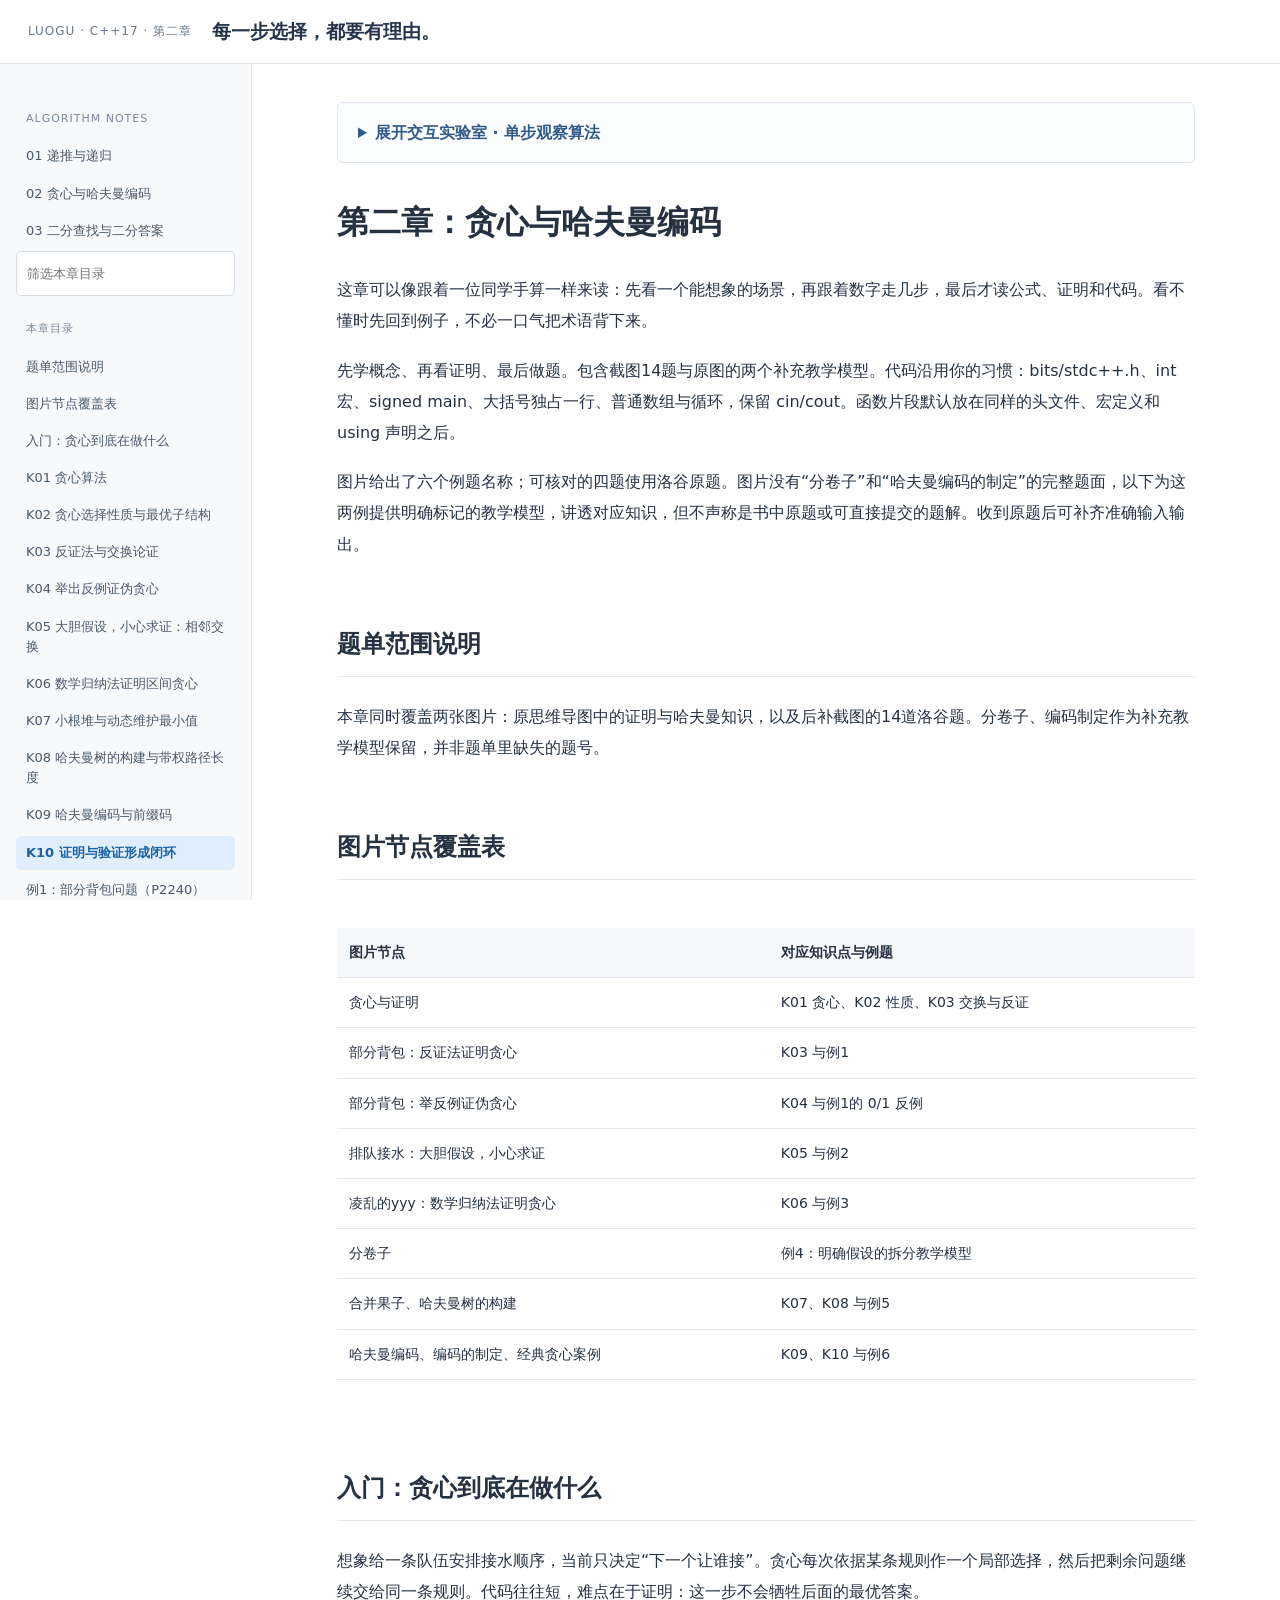
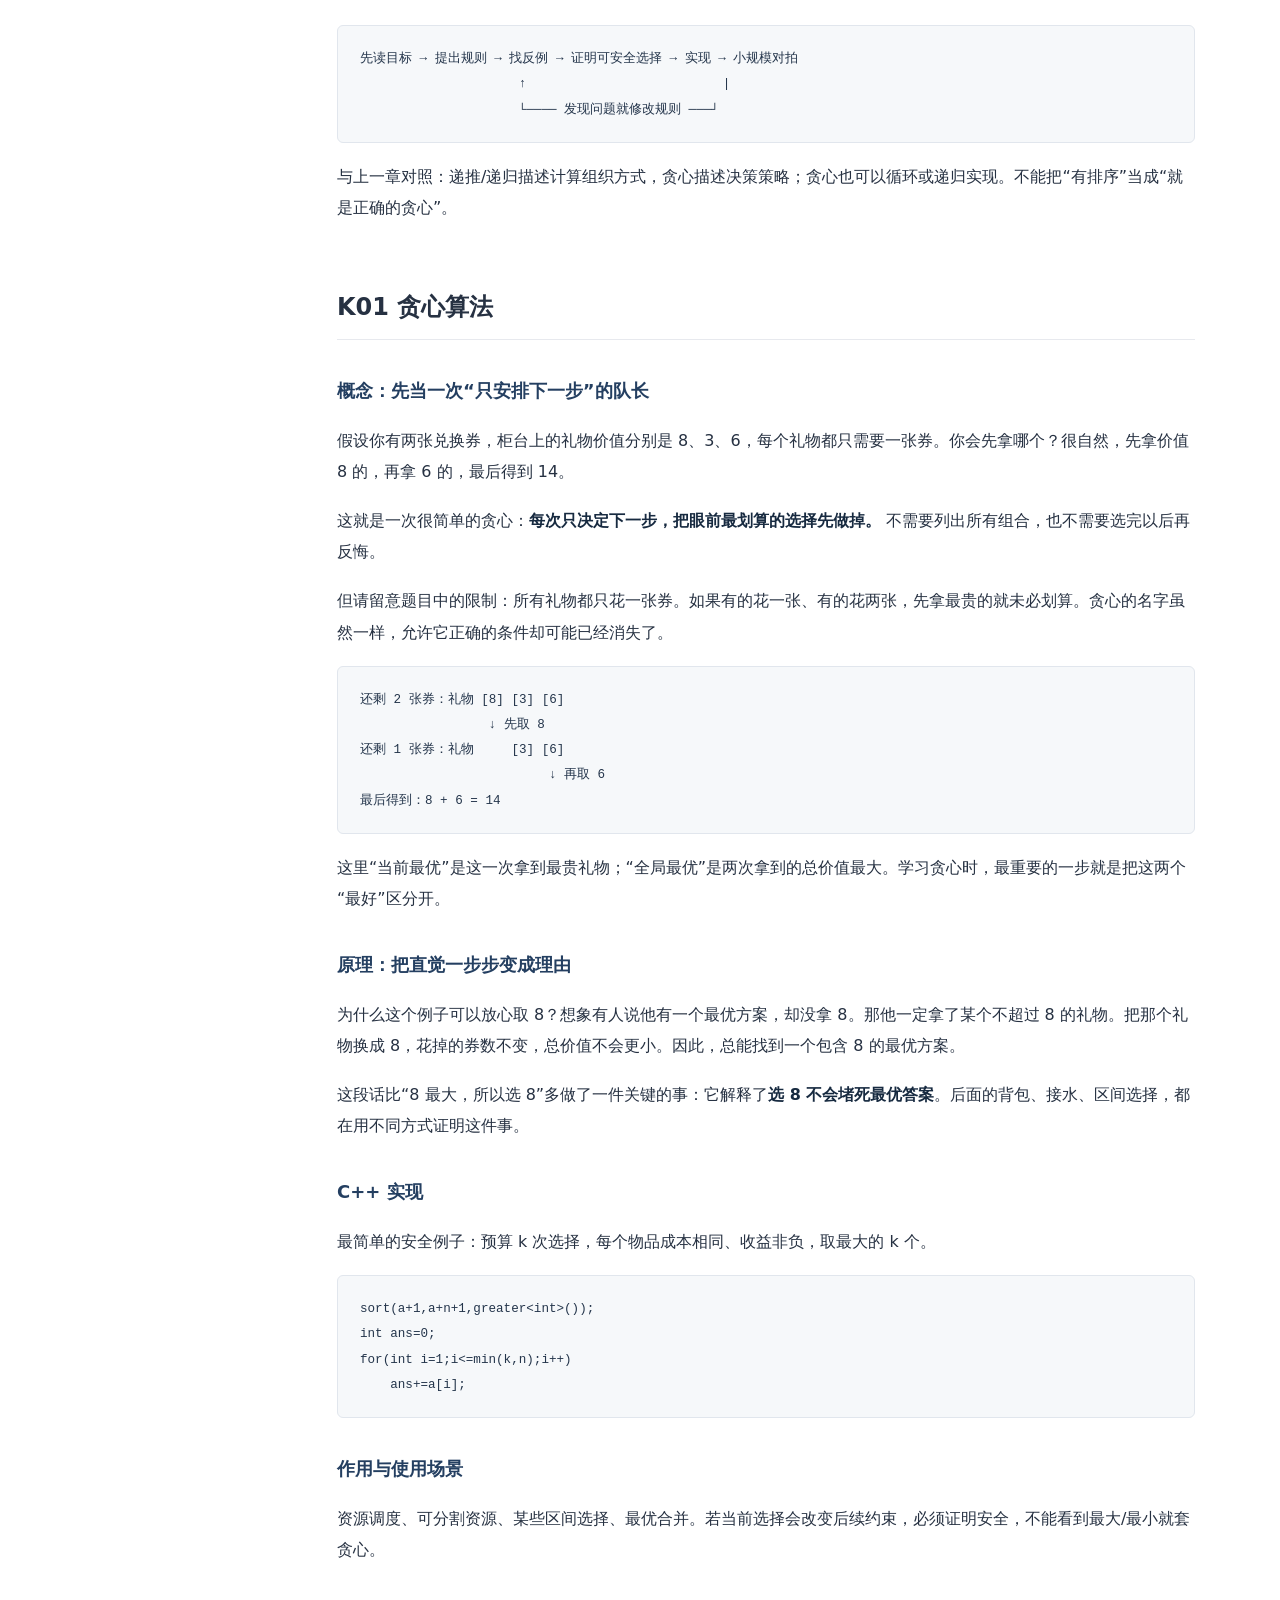
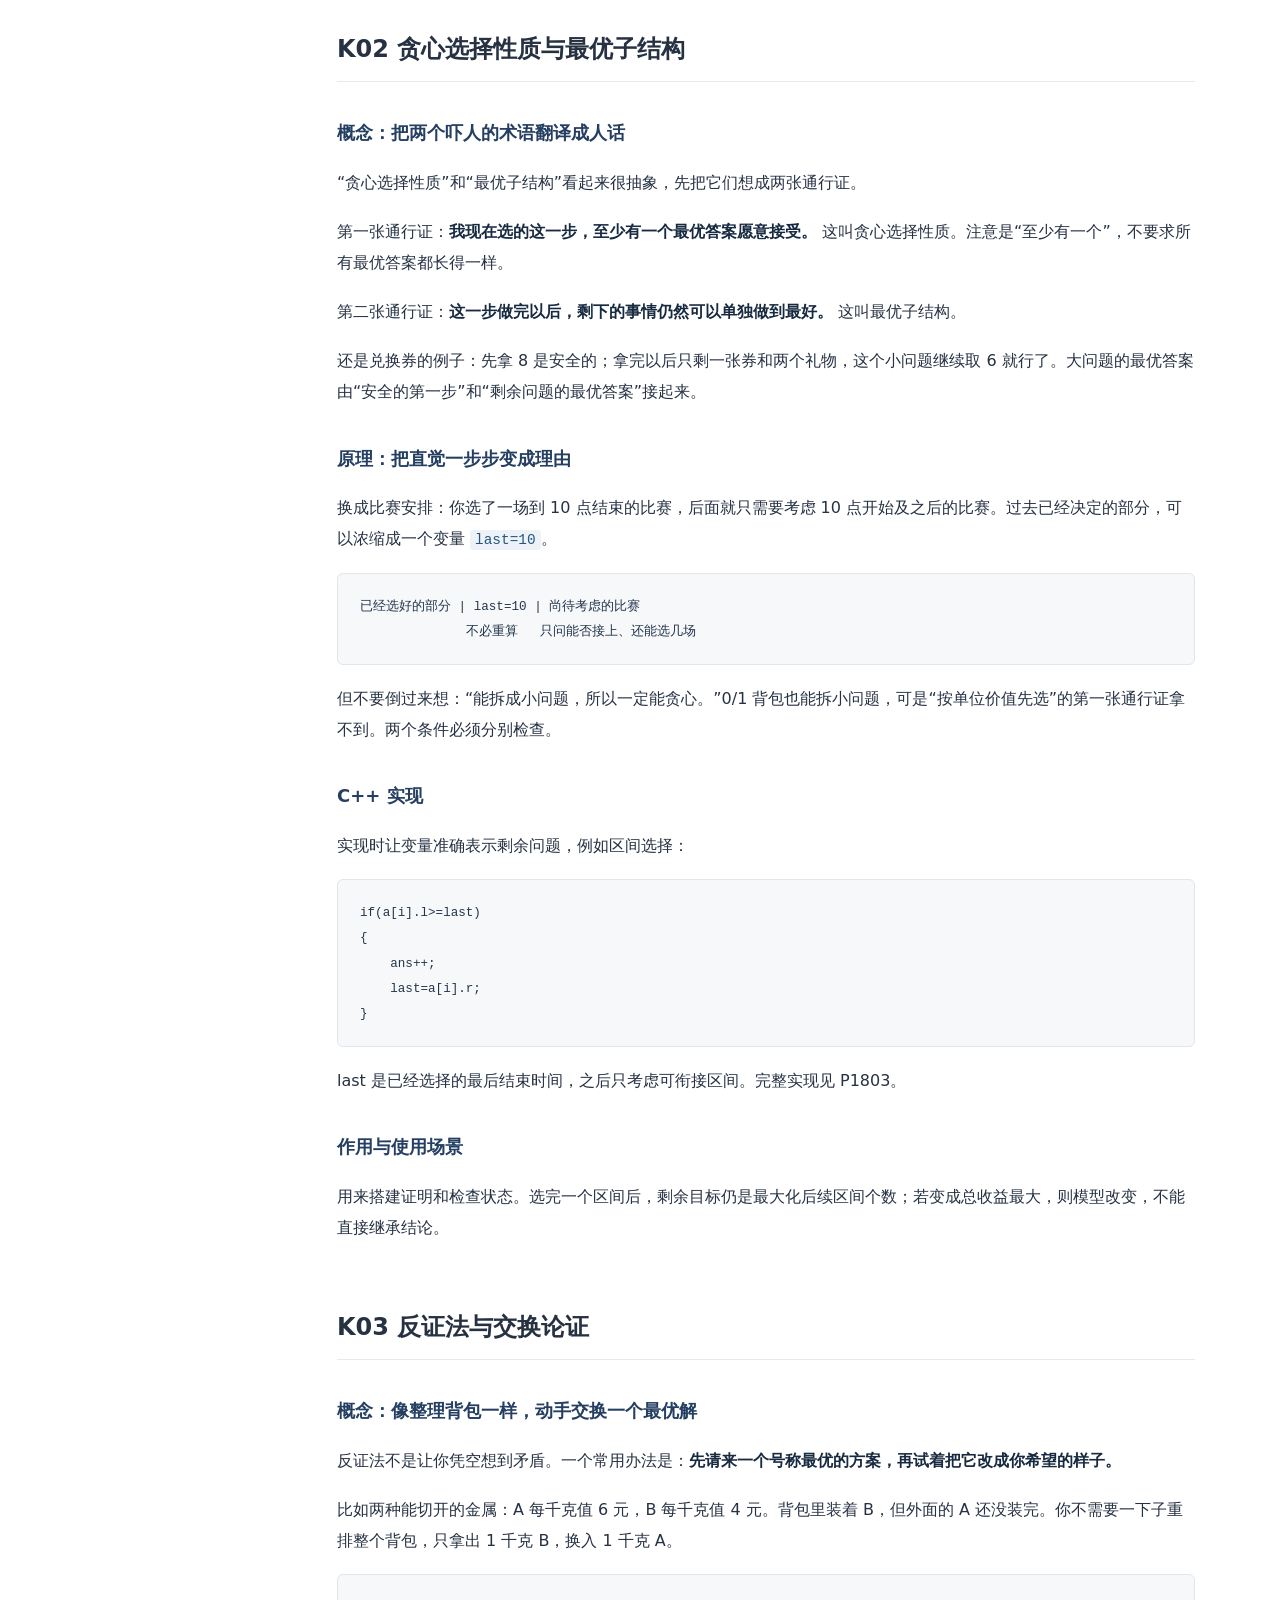
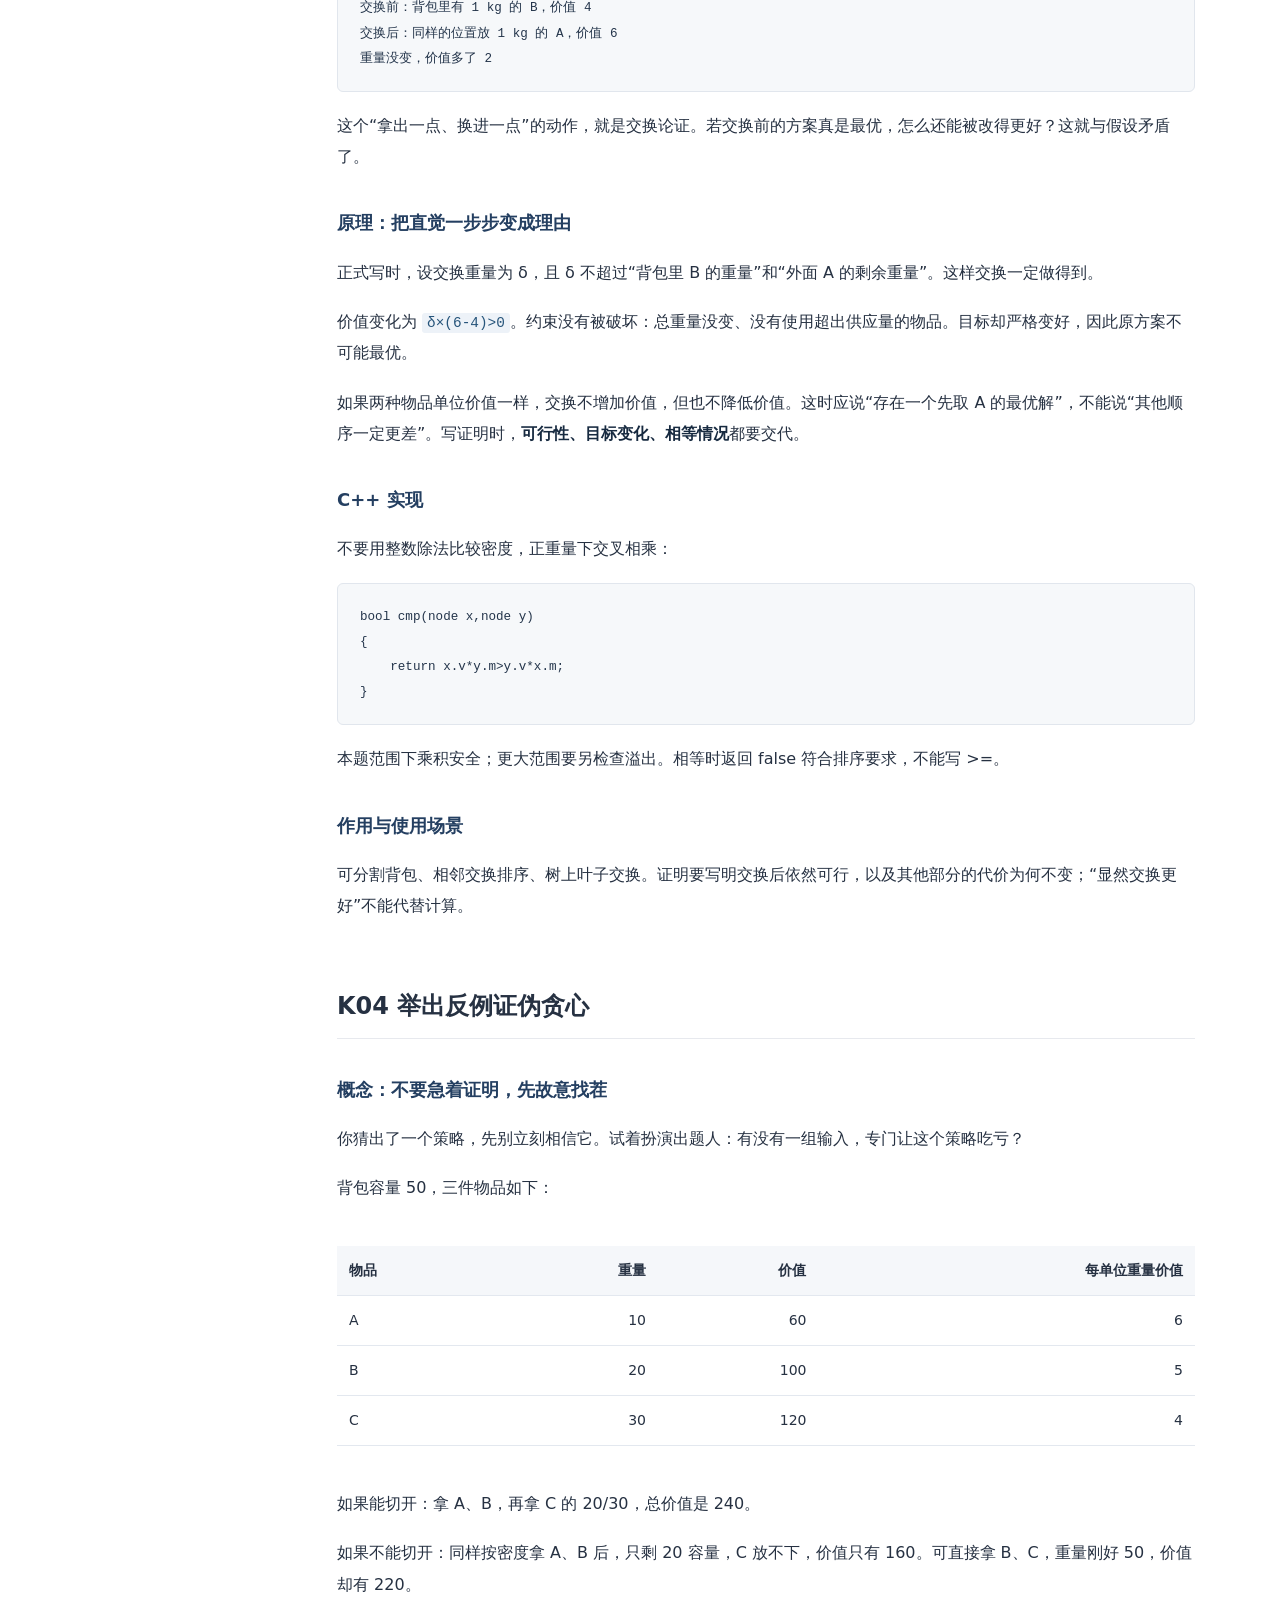
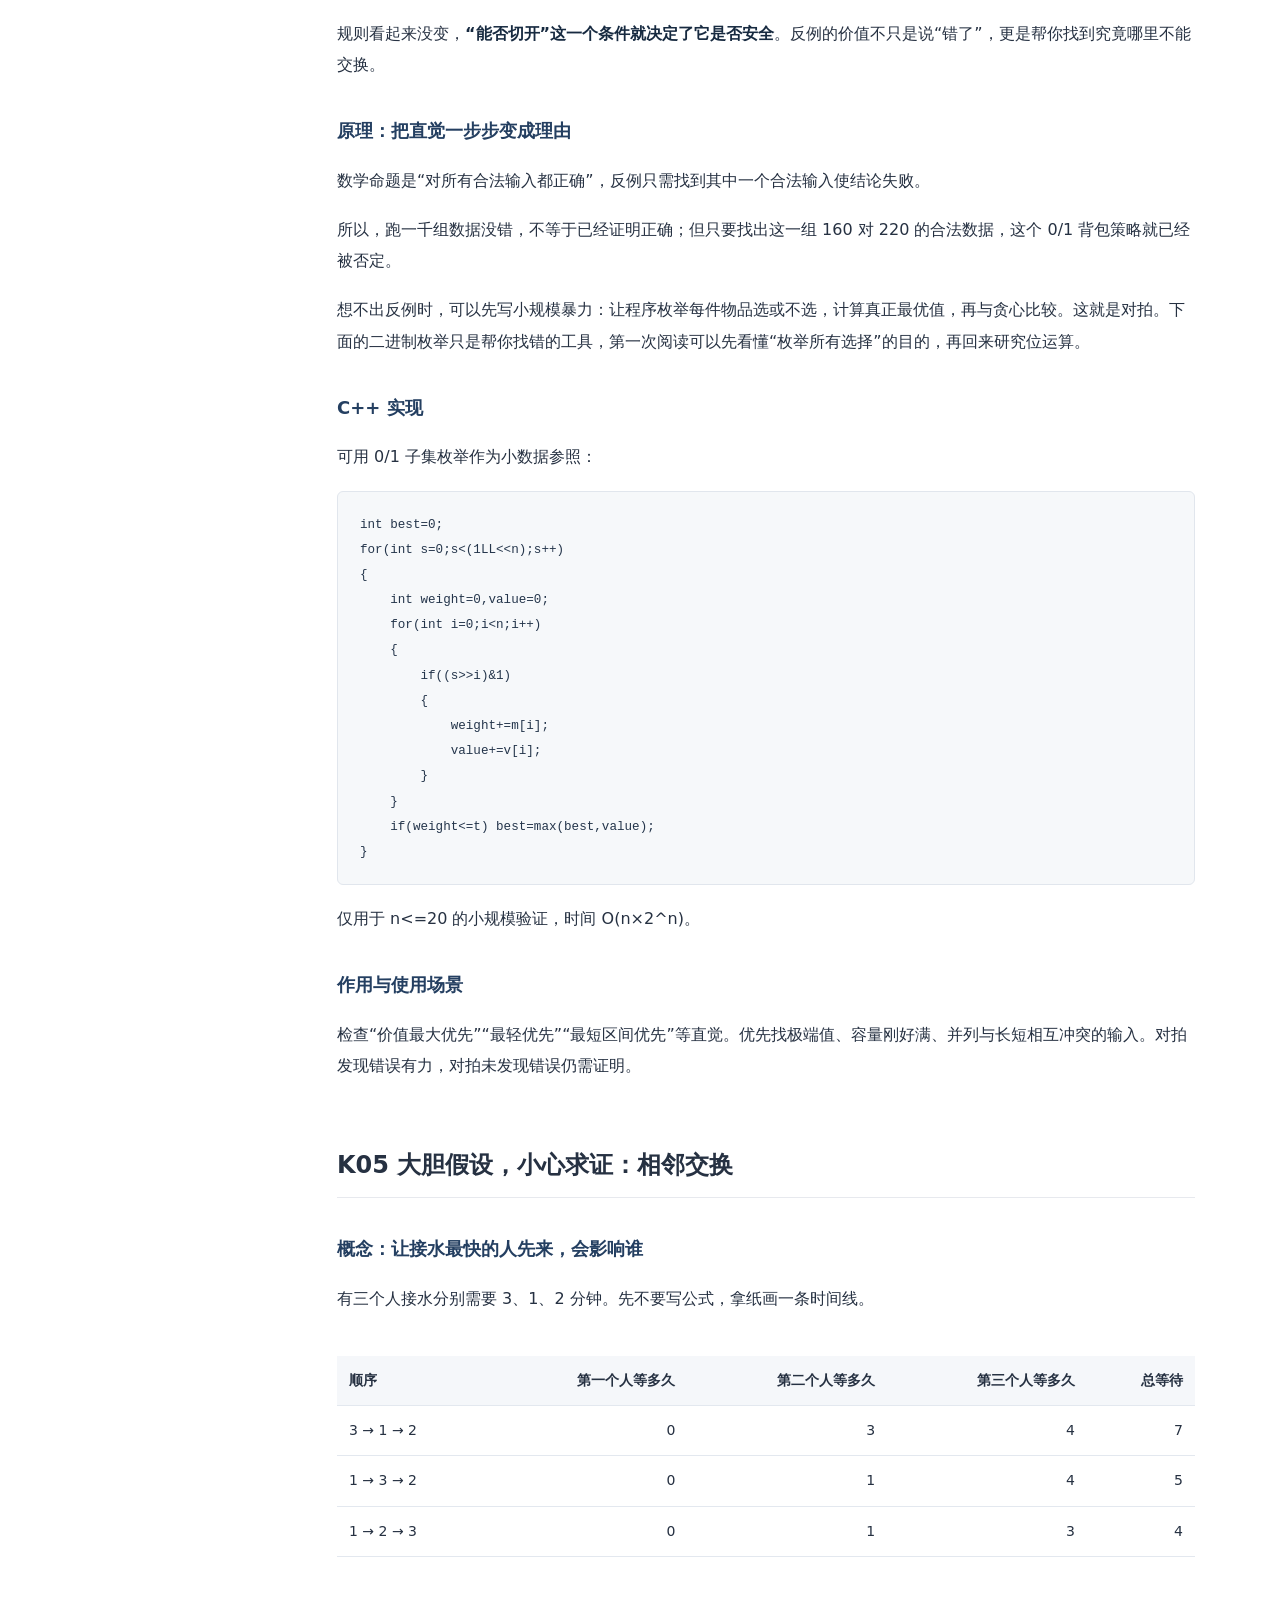
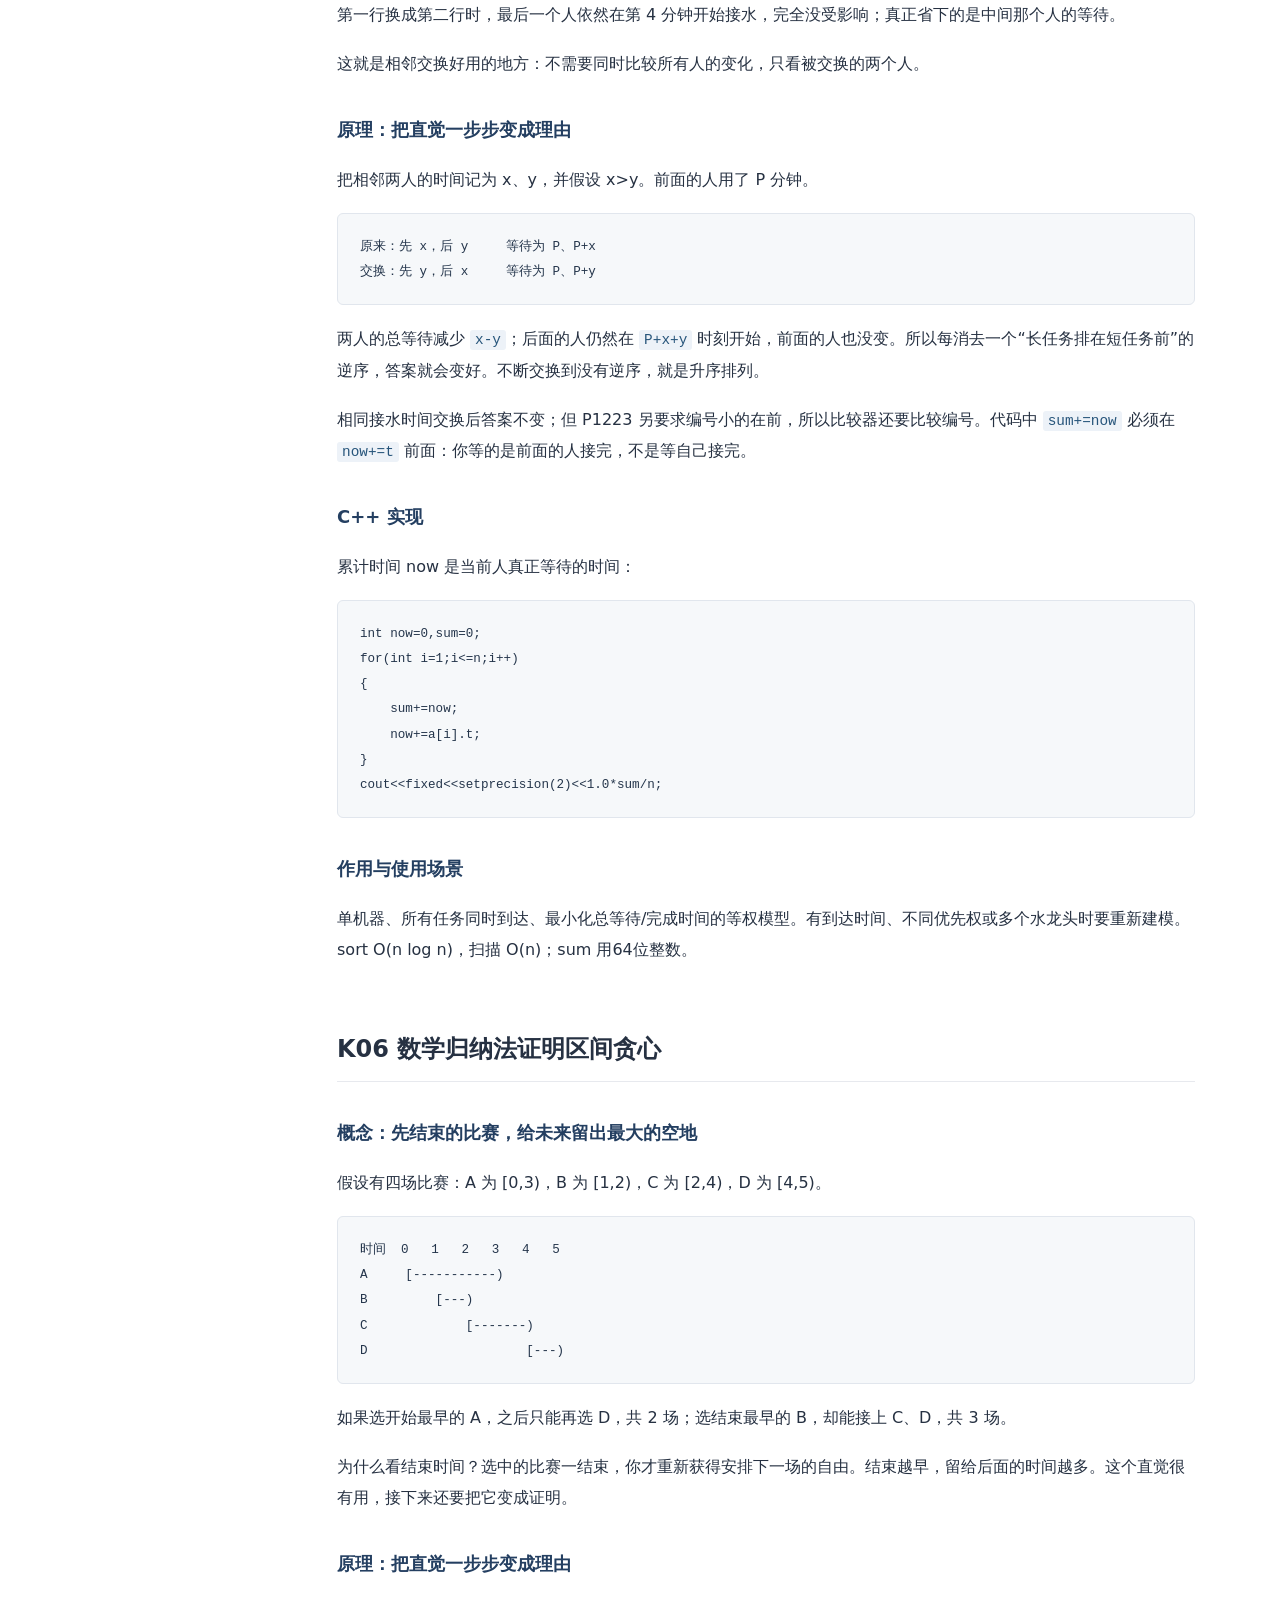
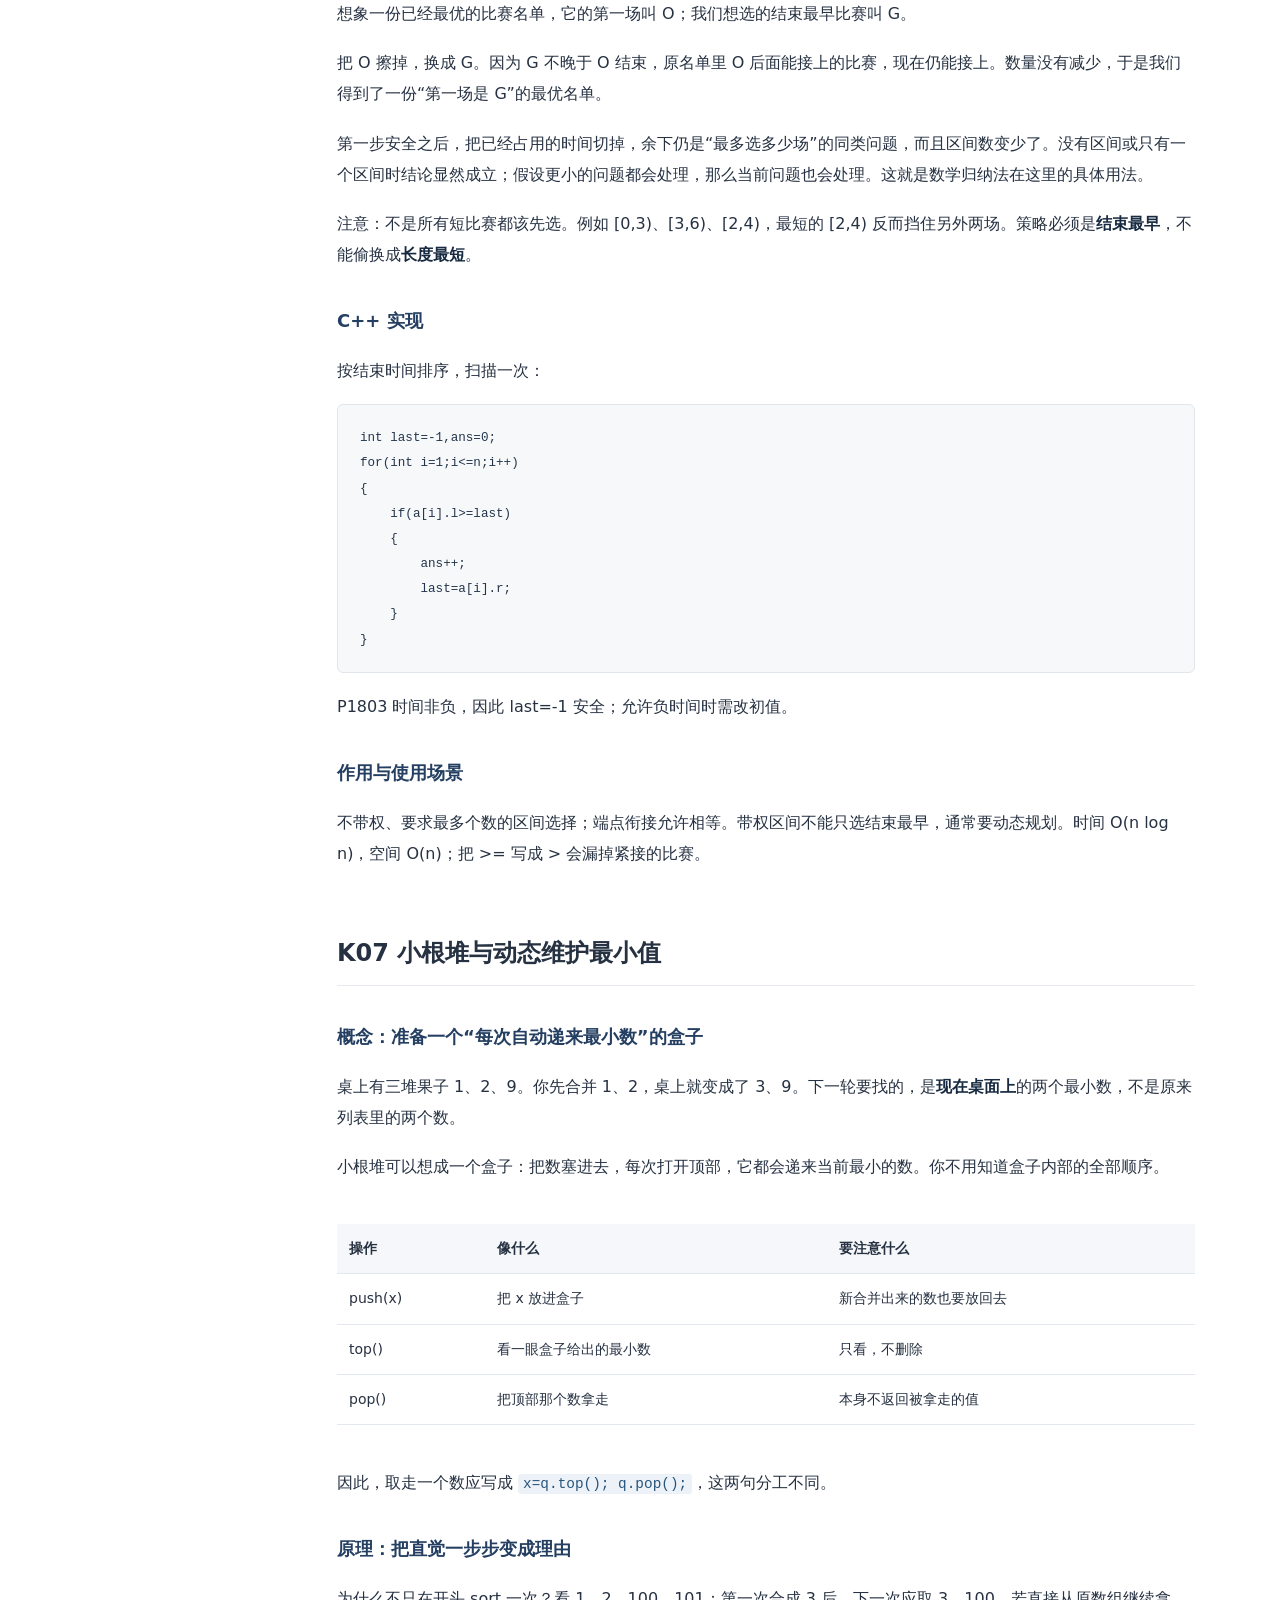
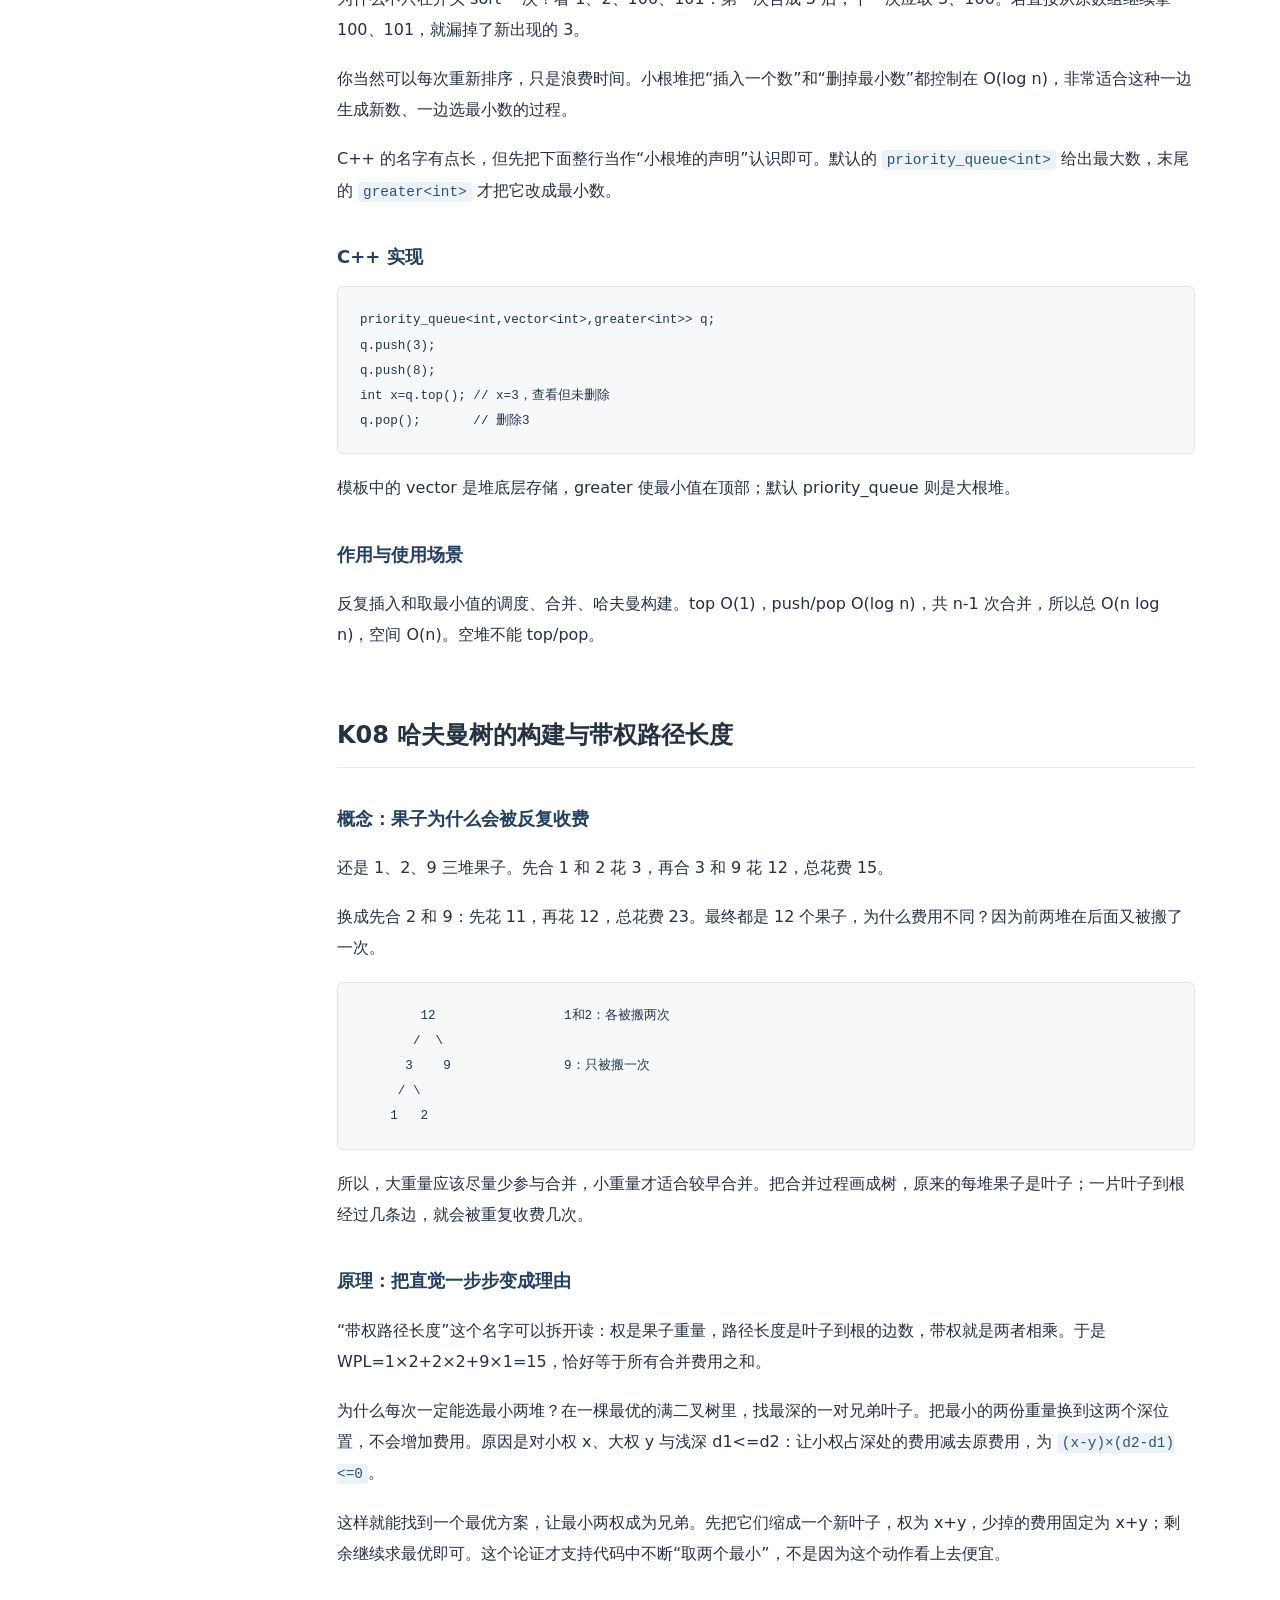
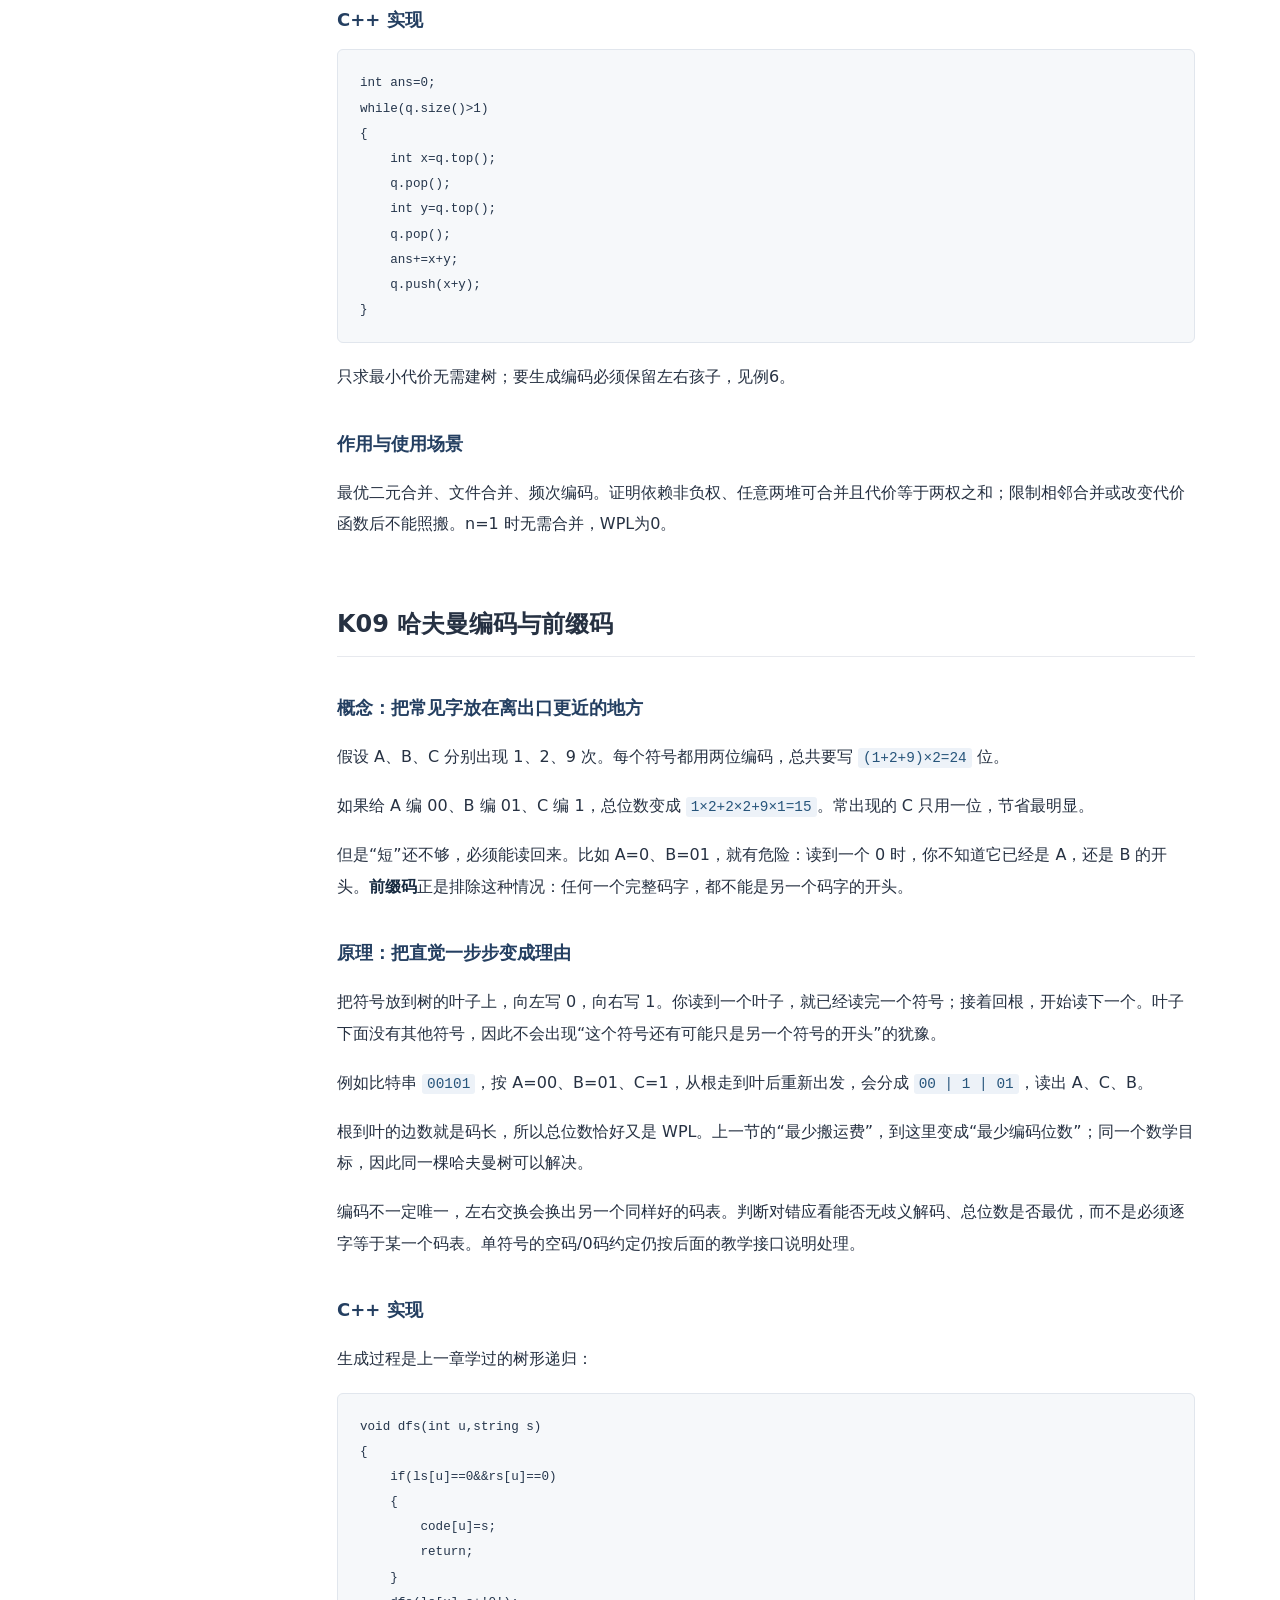
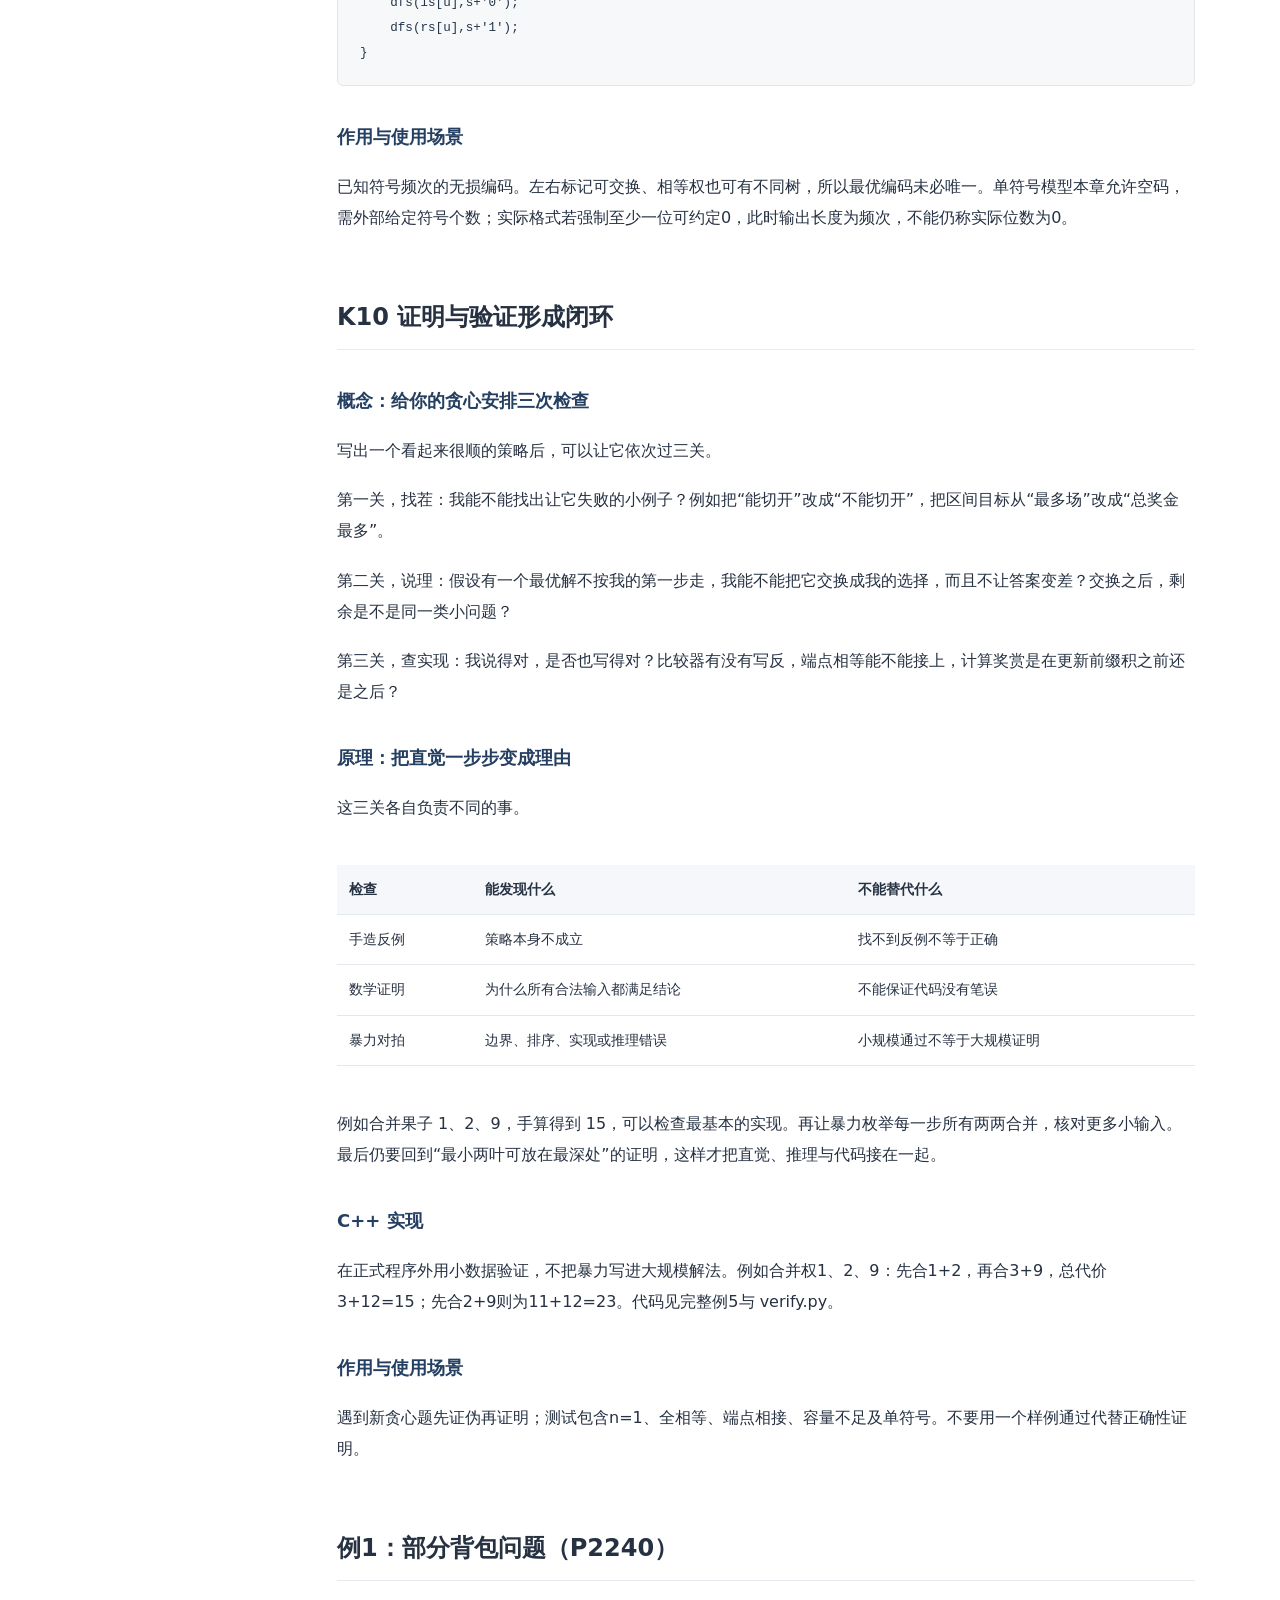
==== commit 1b8f7d3f: "新增二分专题并参考优秀算法文档重做三章阅读布局" ====
--- a/洛谷深入浅出/02-贪心与哈夫曼编码/index.html
+++ b/洛谷深入浅出/02-贪心与哈夫曼编码/index.html
@@ -1,6 +1,4 @@
-<!doctype html><html lang="zh-CN"><head><meta charset="utf-8"><meta name="viewport" content="width=device-width,initial-scale=1"><title>第二章 · 贪心与哈夫曼编码</title><style>
-:root{color-scheme:light;--bg:#f4f6fa;--ink:#20304a;--paper:#fff;--blue:#2865cd;--line:#dbe3ee}*{box-sizing:border-box}body{margin:0;background:var(--bg);color:var(--ink);font:17px/1.85 system-ui,'Microsoft YaHei',sans-serif}header{background:#162d50;color:#fff;padding:52px max(24px,calc((100vw - 1120px)/2))}header small{color:#a9ccff;letter-spacing:3px}header h1{font-size:clamp(30px,5vw,52px);margin:10px 0}header p{max-width:700px;color:#d5e1f3}main{max-width:1180px;margin:32px auto;padding:0 24px}article{background:var(--paper);padding:clamp(20px,4vw,52px);border-radius:16px}h2{margin-top:48px;border-bottom:2px solid var(--line);padding-bottom:12px;scroll-margin-top:20px}h3{color:var(--blue)}a{color:var(--blue)}pre{overflow:auto;background:#17263d;color:#e2ebfc;padding:22px;border-radius:10px;font:14px/1.7 Consolas,monospace;white-space:pre}code{font-family:Consolas,monospace}p code{background:#ecf2fb;padding:2px 5px;border-radius:4px}nav{display:flex;gap:8px;flex-wrap:wrap;margin:24px 0}nav a{font-size:14px;text-decoration:none;background:#fff;padding:8px 14px;border:1px solid var(--line);border-radius:8px}table{border-collapse:collapse;width:100%;font-size:15px}td,th{padding:12px;border-bottom:1px solid var(--line);text-align:left}.table-wrap{overflow:auto}.lab{padding:28px;background:white;border:1px solid var(--line);border-radius:16px}.lab h2{margin-top:0}.controls{display:flex;gap:10px;flex-wrap:wrap;align-items:center}button,select{font:inherit;padding:9px 14px;border:1px solid #c7d3e5;border-radius:8px;background:#fff;color:var(--ink);cursor:pointer}button:hover{background:#edf3ff}button:disabled{opacity:.4;cursor:default}#play{background:var(--blue);color:white}.stage{min-height:260px;background:#f5f8fe;border-radius:12px;margin-top:22px;padding:24px;overflow:auto}.cells{display:flex;gap:10px;align-items:flex-end;flex-wrap:wrap}.cell{background:white;border:2px solid #cbd7eb;border-radius:9px;padding:12px;min-width:65px;text-align:center;transition:transform .3s,background .3s}.cell.active{background:#d8e9ff;border-color:#2865cd;transform:translateY(-7px)}.cell small{display:block;font-size:12px}.cell b{font-size:24px}.grid{display:grid;gap:6px;grid-template-columns:repeat(7,minmax(38px,1fr));max-width:560px}.grid .cell{min-width:0;padding:5px;font-size:14px}.cell.block{background:#ffe2df;border-color:#c8473e}.stack{display:flex;flex-direction:column-reverse;gap:8px;max-width:420px}.stack .cell{text-align:left}.caption{padding:16px 0;min-height:75px;font-weight:600}#counter{font-size:14px;color:#526581}details{margin-top:20px}footer{font-size:14px;padding:32px 0;color:#53647d}@media(prefers-reduced-motion:reduce){*{transition:none!important}}@media print{header,nav,.lab{display:none}body{background:white}main{padding:0}article{padding:0}pre{white-space:pre-wrap}h2{break-after:avoid}}
-.tree{display:flex;justify-content:center;gap:12px;align-items:flex-start;flex-wrap:wrap}.branch{text-align:center}.children{display:flex;gap:10px;border-top:2px solid #8da9cc;margin-top:10px;padding-top:10px}.node{display:inline-block;background:#d8e9ff;padding:8px 16px;border:2px solid #2865cd;border-radius:8px}.bar{height:28px;background:#82afea;border-radius:6px;margin:10px 0}.chosen{background:#b8dbb6}svg{max-width:100%;height:auto}article table{display:block;overflow:auto}button:focus-visible,select:focus-visible{outline:3px solid #e89532}</style></head><body><header><small>LUOGU · C++17 · 第二章</small><h1>每一步选择，都要有理由。</h1><p>贪心、反例与证明 · 从部分背包到哈夫曼编码。先理解知识点，再学完整例题。</p></header><main><section class="lab"><h2>贪心算法放映室</h2><p>选一种演示，先手动推一步，再点“下一步”核对。例4/例6为已标明接口的教学模型。</p><div class="controls"><label for="scene">演示</label><select id="scene"><option value="bag">例1 部分背包</option><option value="queue">例2 排队接水与交换</option><option value="interval">例3 区间选择</option><option value="split">例4 分卷子教学拆分</option><option value="merge">例5 合并果子</option><option value="code">例6 哈夫曼树与编码</option><option value="candy">P3817 相邻约束修复</option><option value="delete">P1106 删数</option><option value="cheap">P1478/P1208 低成本优先</option><option value="road">P5019 正差分</option><option value="pair">P1094 双指针分组</option><option value="jump">P4995 高低交替</option><option value="teams">P4447 最短组优先</option><option value="king">P1080 国王游戏</option><option value="concat">P1012 拼数</option><option value="counter">0/1背包反例</option></select><button id="prev">上一步</button><button id="next">下一步</button><button id="play">自动播放</button><button id="reset">重置</button><span id="counter"></span></div><div id="stage" class="stage" role="img" aria-label="算法当前状态"></div><div id="caption" class="caption" aria-live="polite"></div></section><nav><a href="#book-toc">正文目录</a><a href="../README.md">学习记录</a></nav><article><p><a id="c0"></a></p>
+<!doctype html><html lang="zh-CN"><head><meta charset="utf-8"><meta name="viewport" content="width=device-width,initial-scale=1"><title>第二章 · 贪心与哈夫曼编码</title><link rel="stylesheet" href="../阅读主题.css"></head><body><header><small>LUOGU · C++17 · 第二章</small><h1>每一步选择，都要有理由。</h1><p>贪心、反例与证明 · 从部分背包到哈夫曼编码。先理解知识点，再学完整例题。</p></header><main><details class="lab-wrap"><summary>展开交互实验室 · 单步观察算法</summary><section class="lab"><h2>贪心算法放映室</h2><p>选一种演示，先手动推一步，再点“下一步”核对。例4/例6为已标明接口的教学模型。</p><div class="controls"><label for="scene">演示</label><select id="scene"><option value="bag">例1 部分背包</option><option value="queue">例2 排队接水与交换</option><option value="interval">例3 区间选择</option><option value="split">例4 分卷子教学拆分</option><option value="merge">例5 合并果子</option><option value="code">例6 哈夫曼树与编码</option><option value="candy">P3817 相邻约束修复</option><option value="delete">P1106 删数</option><option value="cheap">P1478/P1208 低成本优先</option><option value="road">P5019 正差分</option><option value="pair">P1094 双指针分组</option><option value="jump">P4995 高低交替</option><option value="teams">P4447 最短组优先</option><option value="king">P1080 国王游戏</option><option value="concat">P1012 拼数</option><option value="counter">0/1背包反例</option></select><button id="prev">上一步</button><button id="next">下一步</button><button id="play">自动播放</button><button id="reset">重置</button><span id="counter"></span></div><div id="stage" class="stage" role="img" aria-label="算法当前状态"></div><div id="caption" class="caption" aria-live="polite"></div></section></details><nav><a href="#book-toc">正文目录</a><a href="../README.md">学习记录</a></nav><article><p><a id="c0"></a></p>
 <h1>第二章：贪心与哈夫曼编码</h1>
 <!--TOC-->
 <h2 id="book-toc">目录</h2>
@@ -1416,4 +1414,4 @@
 function render(){let f=frames[step],e=document.createElement('div');if(f.kind==='tree'){e.className='tree';f.data.roots.forEach(n=>e.append(node(n)));}else if(f.kind==='interval'){let ns='http://www.w3.org/2000/svg',svg=document.createElementNS(ns,'svg');svg.setAttribute('viewBox','0 0 600 235');svg.setAttribute('aria-label','区间选择时间轴');for(let i=0;i<=5;i++){let t=document.createElementNS(ns,'text');t.setAttribute('x',40+i*100);t.setAttribute('y',20);t.textContent=i;svg.append(t);}f.data.a.forEach((a,i)=>{let r=document.createElementNS(ns,'rect');r.setAttribute('x',40+a[0]*100);r.setAttribute('y',45+i*45);r.setAttribute('width',(a[1]-a[0])*100);r.setAttribute('height',25);r.setAttribute('fill',f.data.chosen.includes(i)?'#9fce9b':i===f.data.cur?'#eebc73':'#a9c9ef');svg.append(r);let t=document.createElementNS(ns,'text');t.setAttribute('x',45+a[0]*100);t.setAttribute('y',63+i*45);t.textContent='['+a.join(',')+')'+(f.data.chosen.includes(i)?' 已选':'');svg.append(t);});e.append(svg);}else{e.className='cells';f.data.forEach(c=>{let d=document.createElement('div');d.className='cell';let l=document.createElement('small'),v=document.createElement('b');l.textContent=c.label;v.textContent=c.value;d.append(l,v);e.append(d);});}$('stage').replaceChildren(e);$('stage').setAttribute('aria-label',f.text);$('caption').textContent=f.text;$('counter').textContent=(step+1)+' / '+frames.length;$('prev').disabled=step===0;$('next').disabled=step===frames.length-1;}
 function stop(){clearInterval(timer);timer=null;$('play').textContent='自动播放';}
 $('scene').onchange=()=>{stop();build($('scene').value);};$('prev').onclick=()=>{stop();step--;render();};$('next').onclick=()=>{stop();step++;render();};$('reset').onclick=()=>{stop();step=0;render();};$('play').onclick=()=>{if(timer){stop();return;}if(step===frames.length-1)step=0;render();$('play').textContent='暂停';timer=setInterval(()=>{if(step===frames.length-1){stop();return;}step++;render();},1200);};build('bag');
-</script></body></html>
+</script><script src="../阅读主题.js"></script></body></html>
--- a/洛谷深入浅出/阅读主题.css
+++ b/洛谷深入浅出/阅读主题.css
@@ -0,0 +1,4 @@
+*{box-sizing:border-box}html{scroll-behavior:smooth;scroll-padding-top:88px}body{margin:0;padding:64px 0 0 252px;background:#fff;color:#263142;font:16px/1.95 system-ui,'Microsoft YaHei',sans-serif}header{position:fixed;z-index:20;top:0;left:0;right:0;height:64px;padding:0 28px;display:flex;gap:20px;align-items:center;background:#fff;border-bottom:1px solid #e7e9ee;color:#24354b}header small{font-size:12px;color:#68778d;letter-spacing:1px}header h1{margin:0;font-size:19px;line-height:1.4;font-weight:650}header p{display:none}main{max-width:950px;margin:0 auto;padding:38px 46px}article{padding:0;background:transparent}article>h1{font-size:32px;line-height:1.5;margin:18px 0 28px}h2{font-size:24px;line-height:1.5;margin:62px 0 24px;padding-top:4px;border:0;border-bottom:1px solid #e7e9ee;padding-bottom:14px}h3{font-size:18px;line-height:1.7;margin:36px 0 14px;color:#243f61}p{margin:18px 0}a{color:#2468b5;text-decoration:none}a:hover{text-decoration:underline}strong{font-weight:650;color:#172a40}blockquote{margin:24px 0;border-left:3px solid #5a91c8;padding:10px 20px;background:#f5f8fc;color:#45536a}blockquote p{margin:4px 0}nav{position:fixed;top:64px;bottom:0;left:0;width:252px;padding:22px 16px;overflow:auto;background:#f8f9fb;border-right:1px solid #e7e9ee;display:block;margin:0}nav a{display:block;padding:7px 10px;margin:3px 0;border:0;border-radius:5px;background:transparent;color:#4b596b;font-size:13px;line-height:1.55}nav a.active{color:#1c63a6;background:#e8f0fa;font-weight:650}nav input{width:100%;padding:9px 10px;border:1px solid #d5dce6;border-radius:5px;font:inherit;font-size:13px;background:white}nav .nav-title{font-size:11px;letter-spacing:1px;color:#7b8797;margin:22px 10px 10px}pre{position:relative;overflow:auto;padding:20px 22px;border:1px solid #e1e6ed;border-radius:6px;background:#f6f8fa;color:#24354b;line-height:1.8;font:14px/1.8 Consolas,'Microsoft YaHei',monospace;tab-size:4}pre code{background:none;padding:0;color:inherit}code{font:0.9em Consolas,monospace;background:#edf2f8;padding:2px 5px;border-radius:3px;color:#27557b}table{border-collapse:collapse;width:100%;font-size:14px;line-height:1.8;margin:24px 0}th,td{padding:12px;border-bottom:1px solid #e3e8ef;text-align:left;vertical-align:top}th{background:#f5f7fa;font-weight:600}table td code{white-space:normal}.table-wrap{overflow:auto}hr{border:0;border-top:1px solid #e3e8ef;margin:40px 0}.lab-wrap{border:1px solid #dbe4ef;border-radius:6px;margin:0 0 35px;background:#fbfdff}.lab-wrap>summary{padding:14px 20px;font-weight:600;color:#315c89;cursor:pointer}.lab{padding:4px 20px 18px;border:0;background:transparent}.lab h2{font-size:18px;margin:12px 0}.lab p{font-size:14px}.controls{display:flex;flex-wrap:wrap;gap:8px;align-items:center}button,select{font:14px system-ui;padding:8px 12px;border:1px solid #cdd8e6;border-radius:5px;background:white;color:#2d4767;cursor:pointer}button:disabled{opacity:.4;cursor:default}button:hover{background:#eef4fa}#play{background:#2c6fac;color:white}#counter{font-size:13px;color:#64748b}.stage{padding:20px 12px;min-height:160px;overflow:auto;background:#f2f6fc;margin-top:16px;border-radius:5px}.caption{font-size:14px;line-height:1.8;padding:15px 0 0;min-height:55px}.cells{display:flex;flex-wrap:wrap;gap:8px;align-items:center}.cell,.box{min-width:48px;border:1px solid #c6d5e8;border-radius:5px;padding:10px;background:white;text-align:center}.cell small,.box small{display:block;font-size:11px;color:#617185}.cell b,.box b{font-size:18px}.active{border-color:#347ac0!important;background:#e0eefe!important}.excluded{opacity:.35}.grid{display:grid;grid-template-columns:repeat(7,minmax(38px,1fr));gap:5px}.grid .cell{min-width:0;padding:4px}.block{background:#fce5e2}.stack{display:flex;flex-direction:column-reverse;gap:8px;max-width:420px}.tree,.children{display:flex;justify-content:center;gap:12px;align-items:flex-start;flex-wrap:wrap}.branch{text-align:center}.node{display:inline-block;border:1px solid #8eb0d8;background:#e7f1fd;border-radius:5px;padding:7px 12px}.children{border-top:1px solid #a9bbd1;margin-top:10px;padding-top:10px}svg{max-width:100%;height:auto}footer{font-size:12px;color:#7a8796;margin:45px 0 15px}button:focus-visible,a:focus-visible,select:focus-visible{outline:3px solid #e5a74d;outline-offset:2px}@media(max-width:1000px){body{padding-left:220px}nav{width:220px}main{padding:28px}}@media(max-width:720px){body{padding:64px 0 0}header{padding:0 16px}header h1{font-size:16px}header small{display:none}nav{position:static;width:auto;max-height:220px;border:1px solid #e4e9f0;border-radius:5px;margin:0 0 25px;padding:12px}main{padding:20px}h2{font-size:22px;margin-top:42px}article>h1{font-size:27px}table{display:block;overflow:auto}pre{font-size:13px}.stage{padding:12px 6px}.lab{padding:0 12px 14px}}@media(prefers-reduced-motion:reduce){html{scroll-behavior:auto}*{transition:none!important}}@media print{body{padding:0}header,nav,.lab-wrap{display:none}main{max-width:none;padding:0}pre{white-space:pre-wrap}h2{break-after:avoid}}
+nav a[hidden]{display:none}
+
+article [hidden]{display:none}
